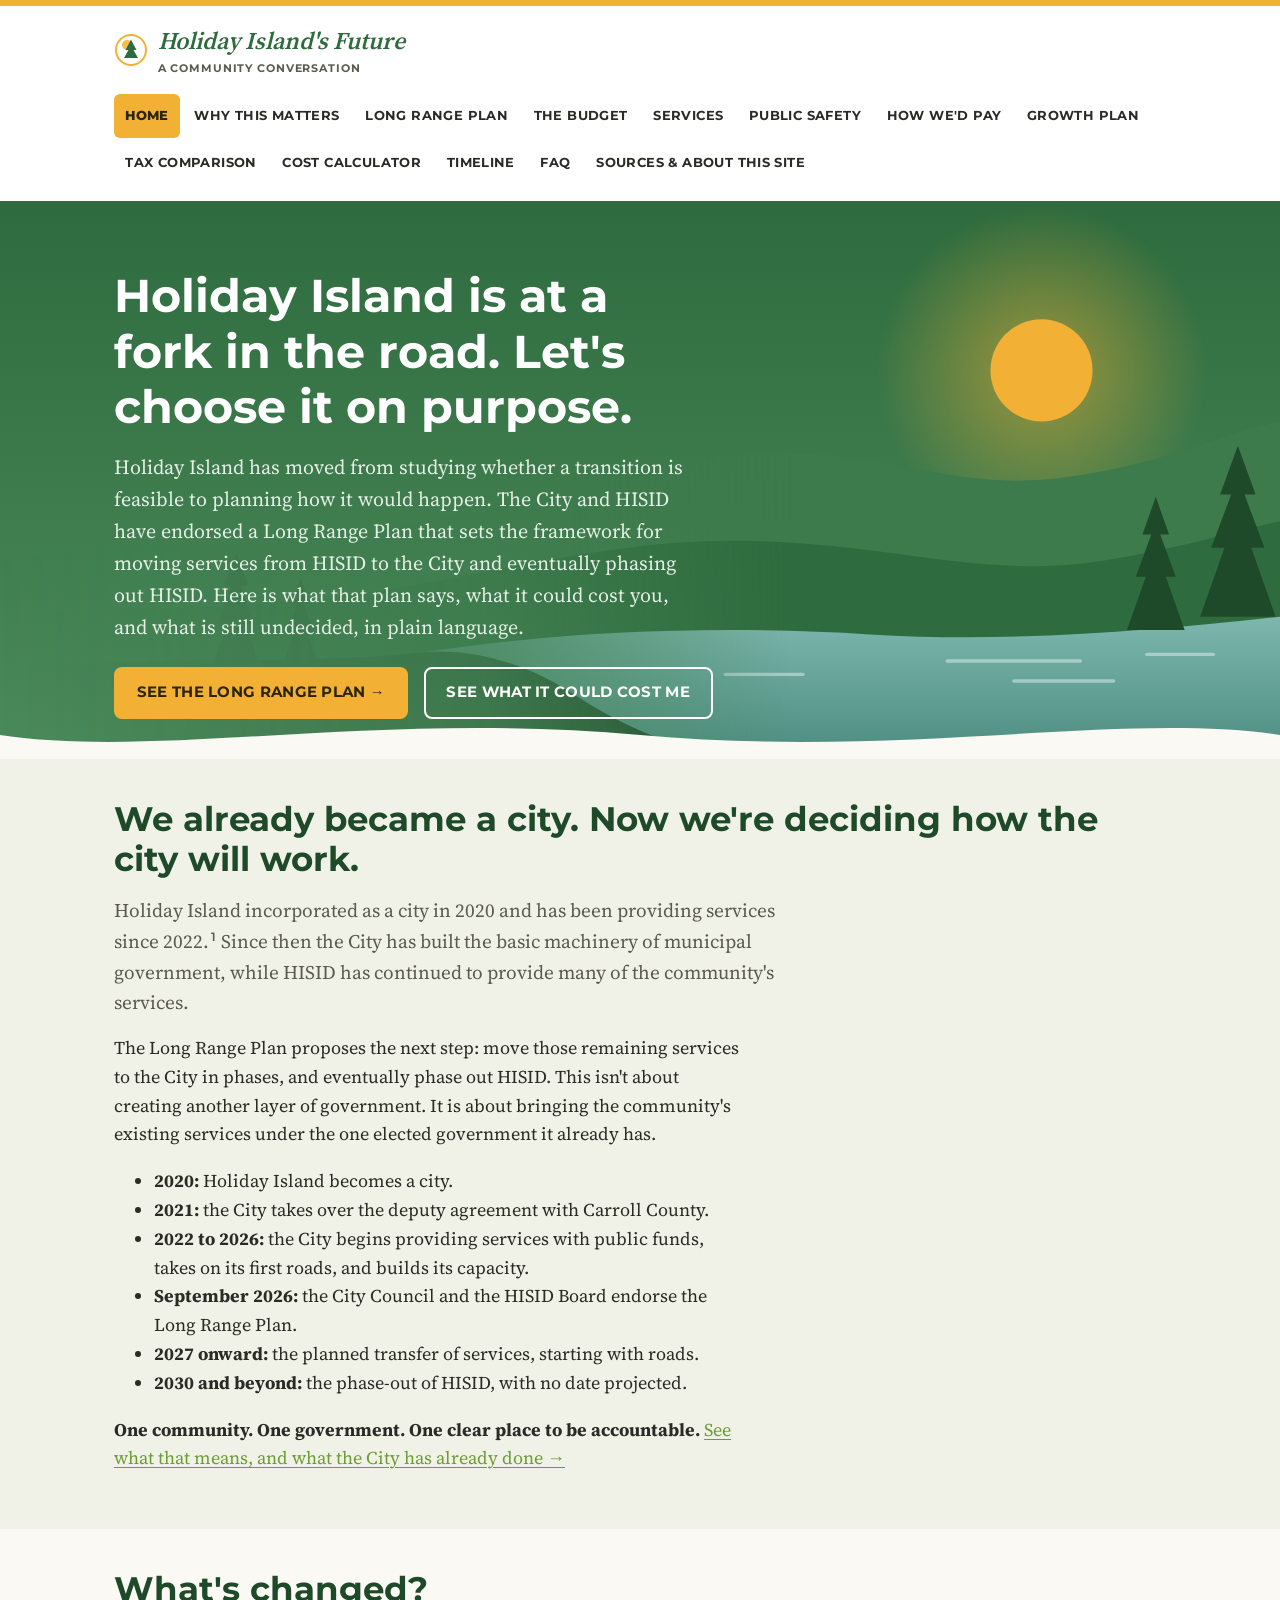
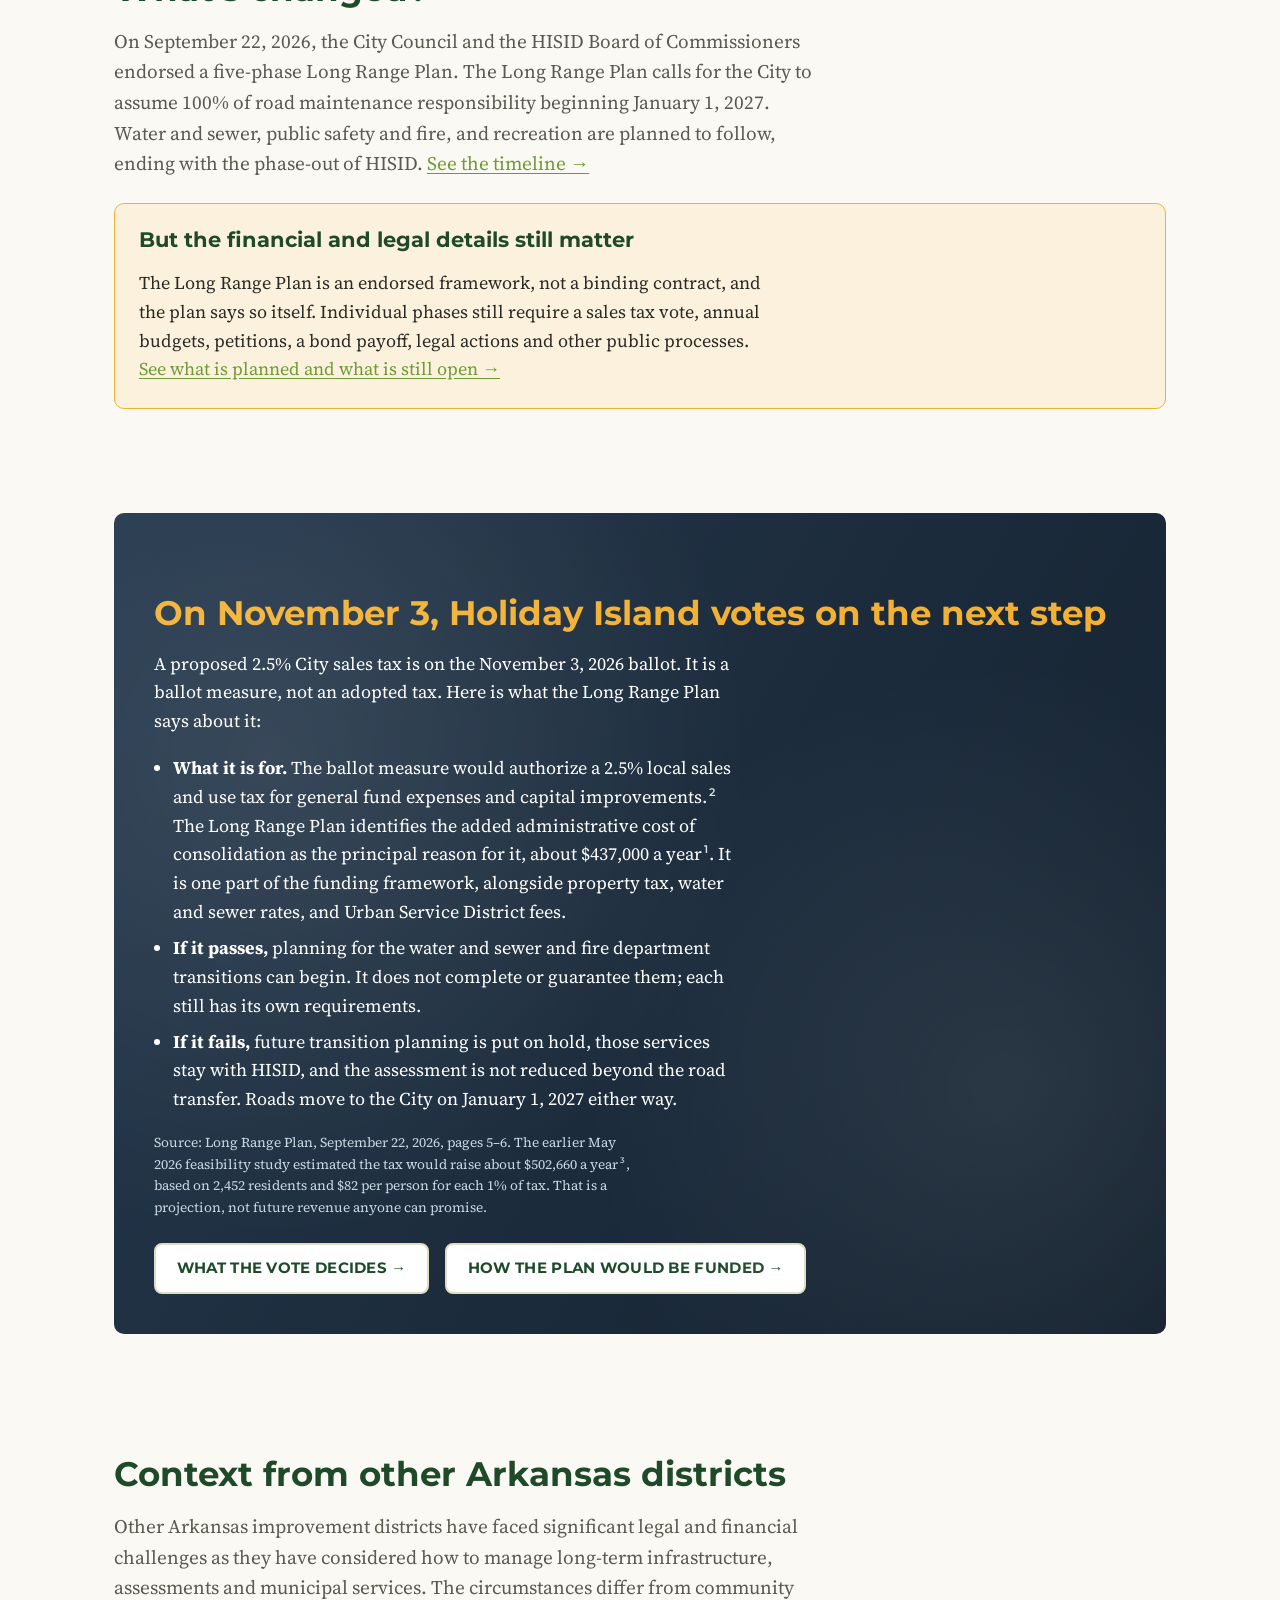
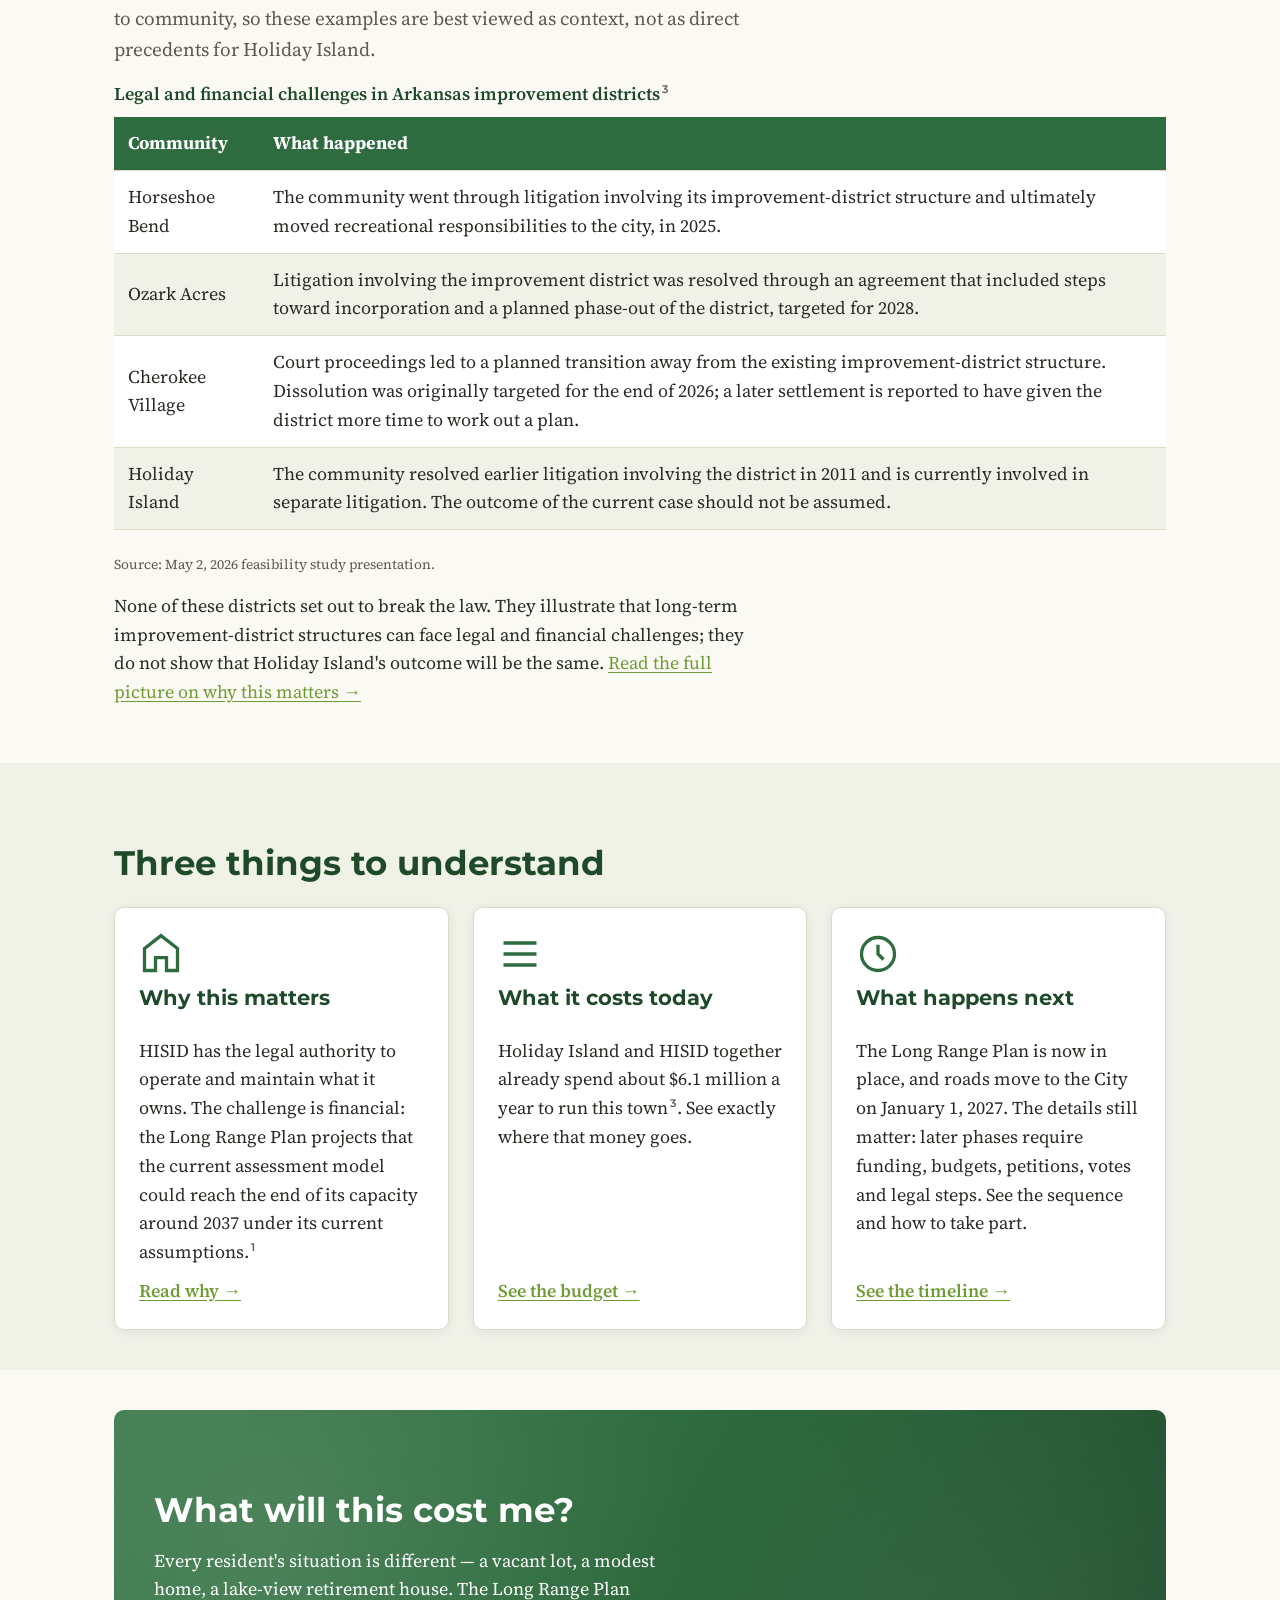
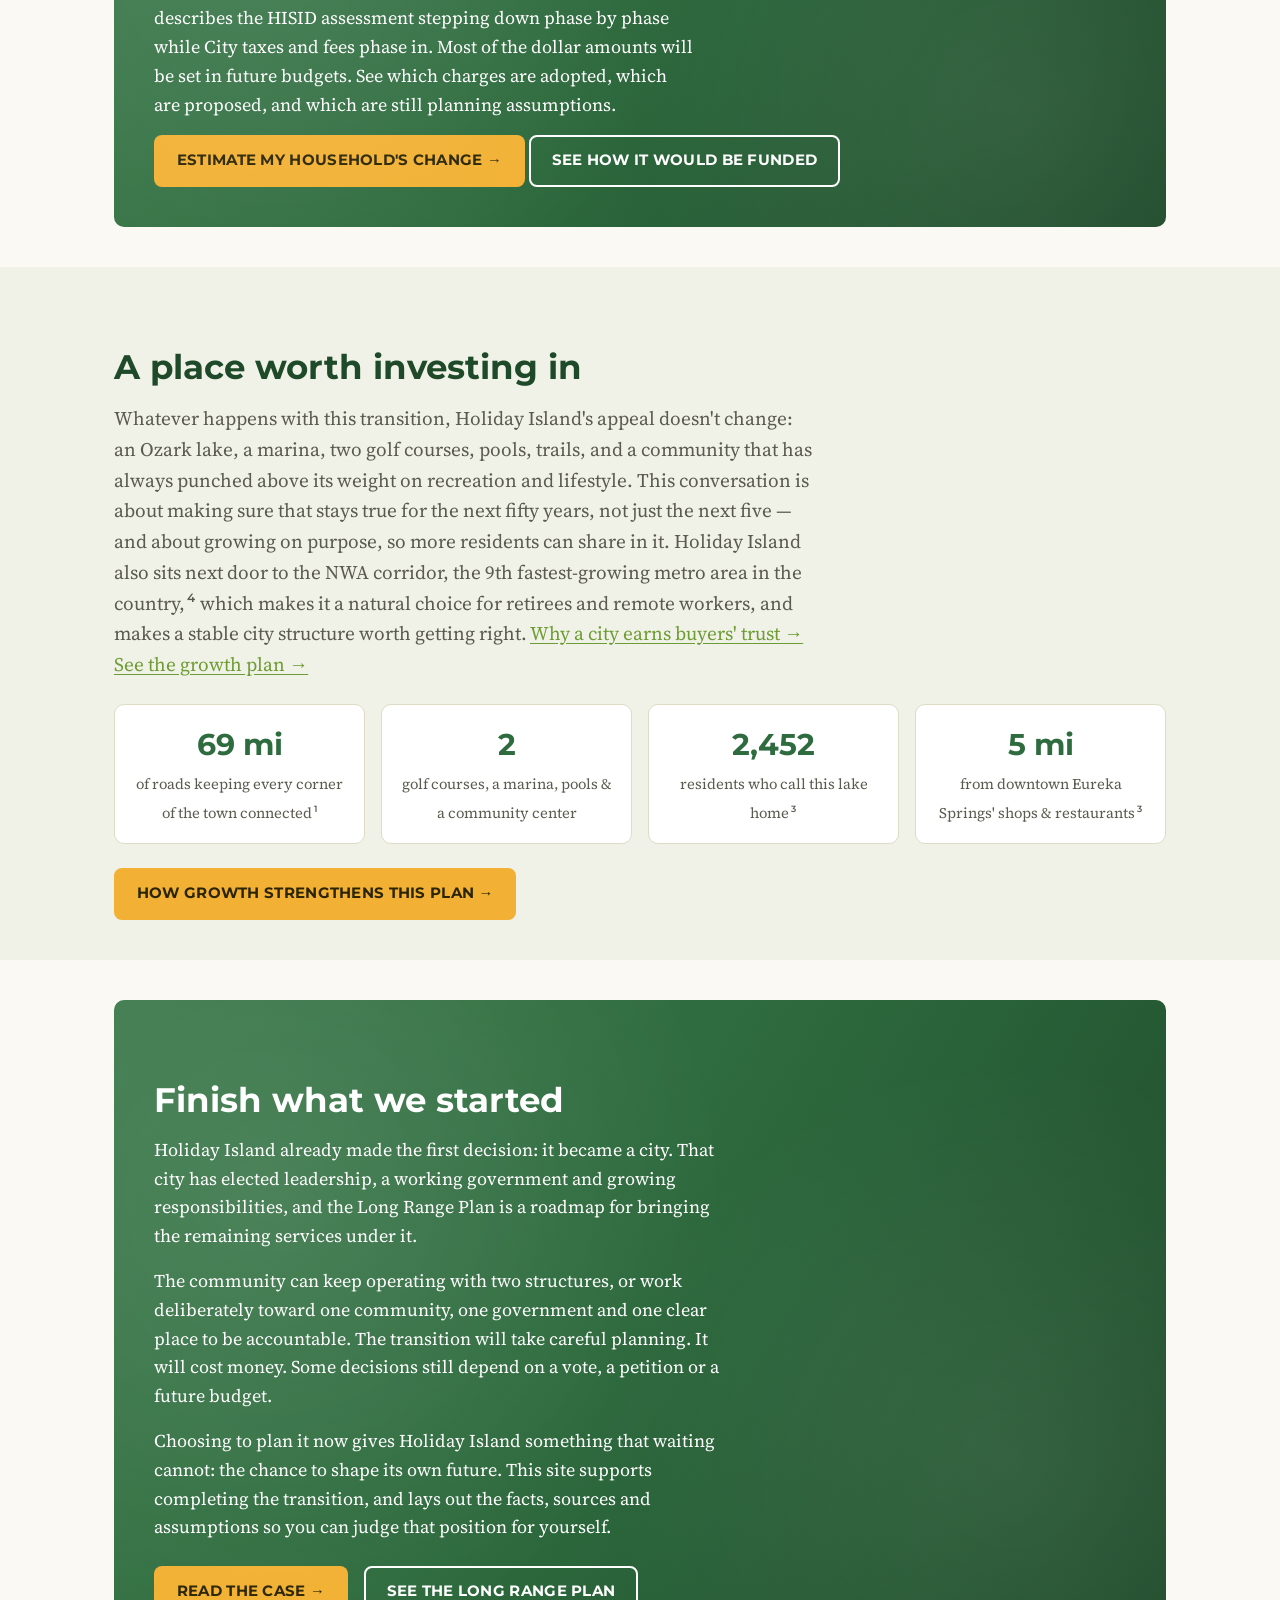
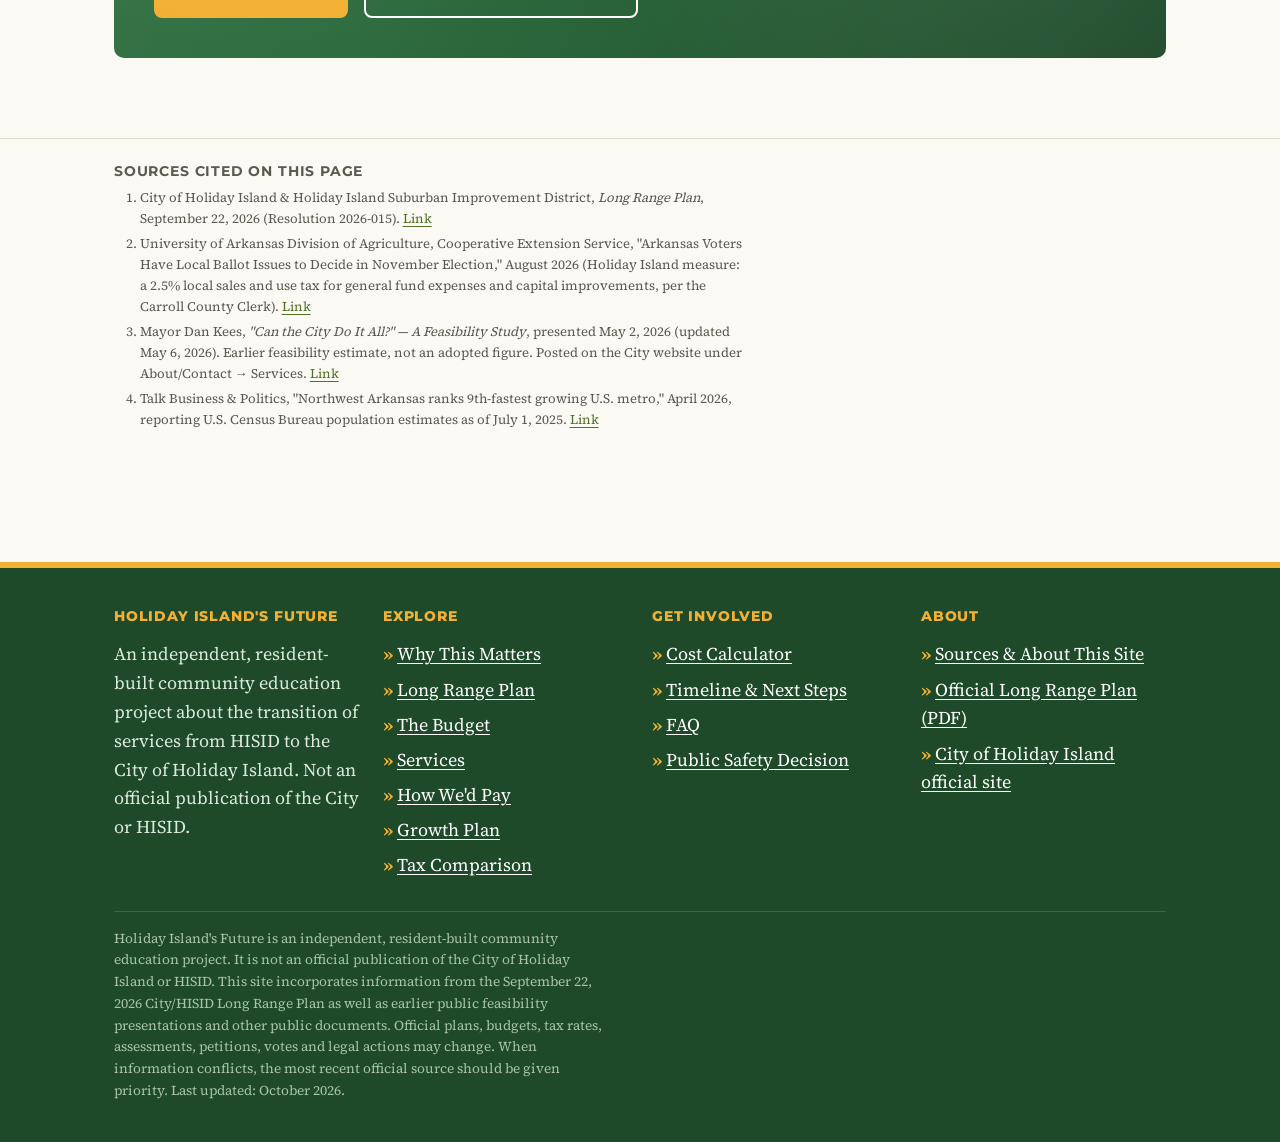
==== index.html @ adc2527e "Align four statements with the source documents - Grants: one $300,000 paving grant received, a seco" ====
<!DOCTYPE html>
<html lang="en">
<head>
<meta charset="UTF-8">
<meta name="viewport" content="width=device-width, initial-scale=1.0">
<title>Holiday Island's Future — Understanding the HISID-to-City Transition</title>
<meta name="description" content="A plain-language, resident-built guide to the transition of services from HISID to the City of Holiday Island, Arkansas under the September 2026 Long Range Plan — what the plan calls for, what it costs, and how to get involved.">
<link rel="icon" href="favicon.svg" type="image/svg+xml">
<link rel="stylesheet" href="assets/css/base.css">
<link rel="stylesheet" href="assets/css/components.css">
</head>
<body>
<a class="skip-link" href="#main">Skip to main content</a>
<header class="site-header">
  <div class="container">
    <a class="site-brand" href="index.html">
      <svg width="34" height="34" viewBox="0 0 34 34" aria-hidden="true"><circle cx="17" cy="17" r="15" fill="#fff" stroke="#F2B134" stroke-width="2"/><circle cx="13" cy="12" r="5" fill="#F2B134" opacity="0.85"/><path d="M17 6.5 L22.5 17 L19.5 17 L24 25 L10 25 L14.5 17 L11.5 17 Z" fill="#2E6B3E"/></svg>
      <span>Holiday Island's Future<span class="tag">A community conversation</span></span>
    </a>
    <nav class="site-nav" aria-label="Main">
      <ul>
        <li><a href="index.html" aria-current="page">Home</a></li>
        <li><a href="why-transition.html">Why This Matters</a></li>
        <li><a href="long-range-plan.html">Long Range Plan</a></li>
        <li><a href="budget-today.html">The Budget</a></li>
        <li><a href="services.html">Services</a></li>
        <li><a href="public-safety.html">Public Safety</a></li>
        <li><a href="funding.html">How We'd Pay</a></li>
        <li><a href="growth-plan.html">Growth Plan</a></li>
        <li><a href="tax-comparison.html">Tax Comparison</a></li>
        <li><a href="calculator.html">Cost Calculator</a></li>
        <li><a href="timeline.html">Timeline</a></li>
        <li><a href="faq.html">FAQ</a></li>
        <li><a href="about-this-site.html">Sources &amp; About This Site</a></li>
      </ul>
    </nav>
  </div>
</header>
<noscript><div class="noscript-note">JavaScript is off in your browser. Every page here still works — only the interactive Cost Calculator needs JavaScript to compute your results.</div></noscript>

<main id="main">

  <section class="hero">
    <svg class="hero-art" viewBox="0 0 1200 500" preserveAspectRatio="xMaxYMax slice" aria-hidden="true" focusable="false">
      <defs>
        <radialGradient id="hero-sun-glow" cx="50%" cy="50%" r="50%"><stop offset="0%" stop-color="#F2B134" stop-opacity="0.55"/><stop offset="100%" stop-color="#F2B134" stop-opacity="0"/></radialGradient>
        <linearGradient id="hero-lake" x1="0" y1="0" x2="0" y2="1"><stop offset="0%" stop-color="#7DB7AE"/><stop offset="100%" stop-color="#4C8B7F"/></linearGradient>
      </defs>
      <circle cx="985" cy="150" r="150" fill="url(#hero-sun-glow)"/>
      <circle cx="985" cy="150" r="46" fill="#F2B134"/>
      <path d="M0,330 C140,300 260,318 400,292 C520,270 600,236 720,226 C840,216 900,262 1010,246 C1100,233 1150,206 1200,196 L1200,500 L0,500 Z" fill="#3D7A4C"/>
      <path d="M0,378 C120,356 240,372 380,350 C520,328 610,300 730,304 C860,308 940,340 1050,320 C1120,308 1170,292 1200,286 L1200,500 L0,500 Z" fill="#2E6B3E"/>
      <path d="M430,500 L430,404 C560,384 700,380 830,388 C960,396 1090,384 1200,372 L1200,500 Z" fill="url(#hero-lake)"/>
      <g stroke="#D6EDE6" stroke-width="3" stroke-linecap="round" opacity="0.55"><path d="M900,412 h120"/><path d="M960,430 h90"/><path d="M700,424 h70"/><path d="M1080,406 h60"/></g>
      <path d="M0,424 C150,404 300,418 430,404 C470,400 520,414 560,440 C600,466 640,486 700,500 L0,500 Z" fill="#1E4A2A"/>
      <g fill="#1E4A2A">
        <path d="M1128,372 l22,-62 l-12,0 l18,-48 l-10,0 l16,-44 l16,44 l-10,0 l18,48 l-12,0 l22,62 Z"/>
        <path d="M1062,384 l17,-48 l-9,0 l14,-38 l-8,0 l12,-34 l12,34 l-8,0 l14,38 l-9,0 l17,48 Z"/>
        <path d="M236,420 l15,-42 l-8,0 l12,-34 l-7,0 l11,-30 l11,30 l-7,0 l12,34 l-8,0 l15,42 Z"/>
        <path d="M300,418 l11,-32 l-6,0 l9,-26 l-5,0 l8,-22 l8,22 l-5,0 l9,26 l-6,0 l11,32 Z"/>
      </g>
    </svg>
    <div class="container">
      <h1>Holiday Island is at a fork in the road. Let's choose it on purpose.</h1>
      <p class="lede">Holiday Island has moved from studying whether a transition is feasible to planning how it would happen. The City and HISID have endorsed a Long Range Plan that sets the framework for moving services from HISID to the City and eventually phasing out HISID. Here is what that plan says, what it could cost you, and what is still undecided, in plain language.</p>
      <div class="hero-actions">
        <a class="btn btn-primary" href="long-range-plan.html">See the Long Range Plan →</a>
        <a class="btn btn-outline" href="calculator.html">See what it could cost me</a>
      </div>
    </div>
    <svg class="wave-divider" viewBox="0 0 1200 60" preserveAspectRatio="none" aria-hidden="true"><path d="M0,30 C150,60 350,0 600,30 C850,60 1050,0 1200,30 L1200,60 L0,60 Z"></path></svg>
  </section>

  <section class="section section--alt" id="already-a-city">
    <div class="container">
      <h2 style="margin-top:0;">We already became a city. Now we're deciding how the city will work.</h2>
      <p class="lede">Holiday Island incorporated as a city in 2020 and has been providing services since 2022.<sup class="cite" data-src="lrp"><a href="#ref-1" aria-label="Source 1">1</a></sup> Since then the City has built the basic machinery of municipal government, while HISID has continued to provide many of the community's services.</p>
      <p>The Long Range Plan proposes the next step: move those remaining services to the City in phases, and eventually phase out HISID. This isn't about creating another layer of government. It is about bringing the community's existing services under the one elected government it already has.</p>
      <ul>
        <li><strong>2020:</strong> Holiday Island becomes a city.</li>
        <li><strong>2021:</strong> the City takes over the deputy agreement with Carroll County.</li>
        <li><strong>2022 to 2026:</strong> the City begins providing services with public funds, takes on its first roads, and builds its capacity.</li>
        <li><strong>September 2026:</strong> the City Council and the HISID Board endorse the Long Range Plan.</li>
        <li><strong>2027 onward:</strong> the planned transfer of services, starting with roads.</li>
        <li><strong>2030 and beyond:</strong> the phase-out of HISID, with no date projected.</li>
      </ul>
      <p><strong>One community. One government. One clear place to be accountable.</strong> <a href="why-transition.html#one-government">See what that means, and what the City has already done →</a></p>
    </div>
  </section>

  <section class="section">
    <div class="container">
      <h2 style="margin-top:0;">What's changed?</h2>
      <p class="lede">On September 22, 2026, the City Council and the HISID Board of Commissioners endorsed a five-phase Long Range Plan. The Long Range Plan calls for the City to assume 100% of road maintenance responsibility beginning January 1, 2027. Water and sewer, public safety and fire, and recreation are planned to follow, ending with the phase-out of HISID. <a href="timeline.html">See the timeline →</a></p>

      <div class="callout callout--accent">
        <h3>But the financial and legal details still matter</h3>
        <p style="margin-bottom:0;">The Long Range Plan is an endorsed framework, not a binding contract, and the plan says so itself. Individual phases still require a sales tax vote, annual budgets, petitions, a bond payoff, legal actions and other public processes. <a href="long-range-plan.html">See what is planned and what is still open →</a></p>
      </div>
    </div>
  </section>

  <section class="section">
    <div class="container">
      <div class="vote-band">
        <h2>On November 3, Holiday Island votes on the next step</h2>
        <p style="max-width:65ch;">A proposed 2.5% City sales tax is on the November 3, 2026 ballot. It is a ballot measure, not an adopted tax. Here is what the Long Range Plan says about it:</p>
        <ul>
          <li><strong>What it is for.</strong> The ballot measure would authorize a 2.5% local sales and use tax for general fund expenses and capital improvements.<sup class="cite" data-src="ballot"><a href="#ref-2" aria-label="Source 2">2</a></sup> The Long Range Plan identifies the added administrative cost of consolidation as the principal reason for it, about $437,000 a year<sup class="cite" data-src="lrp"><a href="#ref-1" aria-label="Source 1">1</a></sup>. It is one part of the funding framework, alongside property tax, water and sewer rates, and Urban Service District fees.</li>
          <li><strong>If it passes,</strong> planning for the water and sewer and fire department transitions can begin. It does not complete or guarantee them; each still has its own requirements.</li>
          <li><strong>If it fails,</strong> future transition planning is put on hold, those services stay with HISID, and the assessment is not reduced beyond the road transfer. Roads move to the City on January 1, 2027 either way.</li>
        </ul>
        <p class="source-note">Source: Long Range Plan, September 22, 2026, pages 5–6. The earlier May 2026 feasibility study estimated the tax would raise about $502,660 a year<sup class="cite" data-src="may"><a href="#ref-3" aria-label="Source 3">3</a></sup>, based on 2,452 residents and $82 per person for each 1% of tax. That is a projection, not future revenue anyone can promise.</p>
        <div class="hero-actions">
          <a class="btn btn-quiet" href="timeline.html#vote">What the vote decides →</a>
          <a class="btn btn-quiet" href="funding.html">How the plan would be funded →</a>
        </div>
      </div>
    </div>
  </section>

  <section class="section">
    <div class="container">
      <h2>Context from other Arkansas districts</h2>
      <p class="lede">Other Arkansas improvement districts have faced significant legal and financial challenges as they have considered how to manage long-term infrastructure, assessments and municipal services. The circumstances differ from community to community, so these examples are best viewed as context, not as direct precedents for Holiday Island.</p>
      <div class="table-wrap">
        <table>
          <caption>Legal and financial challenges in Arkansas improvement districts<sup class="cite" data-src="may"><a href="#ref-3" aria-label="Source 3">3</a></sup></caption>
          <thead><tr><th>Community</th><th>What happened</th></tr></thead>
          <tbody>
            <tr><td>Horseshoe Bend</td><td>The community went through litigation involving its improvement-district structure and ultimately moved recreational responsibilities to the city, in 2025.</td></tr>
            <tr><td>Ozark Acres</td><td>Litigation involving the improvement district was resolved through an agreement that included steps toward incorporation and a planned phase-out of the district, targeted for 2028.</td></tr>
            <tr><td>Cherokee Village</td><td>Court proceedings led to a planned transition away from the existing improvement-district structure. Dissolution was originally targeted for the end of 2026; a later settlement is reported to have given the district more time to work out a plan.</td></tr>
            <tr><td>Holiday Island</td><td>The community resolved earlier litigation involving the district in 2011 and is currently involved in separate litigation. The outcome of the current case should not be assumed.</td></tr>
          </tbody>
        </table>
      </div>
      <p class="source-note">Source: May 2, 2026 feasibility study presentation.</p>
      <p>None of these districts set out to break the law. They illustrate that long-term improvement-district structures can face legal and financial challenges; they do not show that Holiday Island's outcome will be the same. <a href="why-transition.html">Read the full picture on why this matters →</a></p>
    </div>
  </section>

  <section class="section section--alt">
    <div class="container">
      <h2>Three things to understand</h2>
      <div class="card-grid">
        <div class="card">
          <svg class="icon" viewBox="0 0 24 24" fill="none" stroke="currentColor" stroke-width="1.8" aria-hidden="true"><path d="M12 2 3 9v12h6v-7h6v7h6V9z"/></svg>
          <h3>Why this matters</h3>
          <p>HISID has the legal authority to operate and maintain what it owns. The challenge is financial: the Long Range Plan projects that the current assessment model could reach the end of its capacity around 2037 under its current assumptions.<sup class="cite" data-src="lrp"><a href="#ref-1" aria-label="Source 1">1</a></sup></p>
          <a class="card-link" href="why-transition.html">Read why →</a>
        </div>
        <div class="card">
          <svg class="icon" viewBox="0 0 24 24" fill="none" stroke="currentColor" stroke-width="1.8" aria-hidden="true"><path d="M3 12h18M3 6h18M3 18h18"/></svg>
          <h3>What it costs today</h3>
          <p>Holiday Island and HISID together already spend about $6.1 million a year to run this town<sup class="cite" data-src="may"><a href="#ref-3" aria-label="Source 3">3</a></sup>. See exactly where that money goes.</p>
          <a class="card-link" href="budget-today.html">See the budget →</a>
        </div>
        <div class="card">
          <svg class="icon" viewBox="0 0 24 24" fill="none" stroke="currentColor" stroke-width="1.8" aria-hidden="true"><circle cx="12" cy="12" r="9"/><path d="M12 7v5l3 3"/></svg>
          <h3>What happens next</h3>
          <p>The Long Range Plan is now in place, and roads move to the City on January 1, 2027. The details still matter: later phases require funding, budgets, petitions, votes and legal steps. See the sequence and how to take part.</p>
          <a class="card-link" href="timeline.html">See the timeline →</a>
        </div>
      </div>
    </div>
  </section>

  <section class="section">
    <div class="container">
      <div class="scenic-band">
        <h2>What will this cost me?</h2>
        <p style="max-width:60ch;">Every resident's situation is different — a vacant lot, a modest home, a lake-view retirement house. The Long Range Plan describes the HISID assessment stepping down phase by phase while City taxes and fees phase in. Most of the dollar amounts will be set in future budgets. See which charges are adopted, which are proposed, and which are still planning assumptions.</p>
        <a class="btn btn-primary" href="calculator.html">Estimate my household's change →</a>
        <a class="btn btn-outline" href="funding.html">See how it would be funded</a>
      </div>
    </div>
  </section>

  <section class="section section--alt">
    <div class="container">
      <h2>A place worth investing in</h2>
      <p class="lede">Whatever happens with this transition, Holiday Island's appeal doesn't change: an Ozark lake, a marina, two golf courses, pools, trails, and a community that has always punched above its weight on recreation and lifestyle. This conversation is about making sure that stays true for the next fifty years, not just the next five — and about growing on purpose, so more residents can share in it. Holiday Island also sits next door to the NWA corridor, the 9th fastest-growing metro area in the country,<sup class="cite" data-src="nwa"><a href="#ref-4" aria-label="Source 4">4</a></sup> which makes it a natural choice for retirees and remote workers, and makes a stable city structure worth getting right. <a href="why-transition.html#city-vs-sid">Why a city earns buyers' trust →</a> <a href="growth-plan.html">See the growth plan →</a></p>
      <div class="stat-grid">
        <div class="stat-tile"><span class="value">69 mi</span><span class="label">of roads keeping every corner of the town connected<sup class="cite" data-src="lrp"><a href="#ref-1" aria-label="Source 1">1</a></sup></span></div>
        <div class="stat-tile"><span class="value">2</span><span class="label">golf courses, a marina, pools &amp; a community center</span></div>
        <div class="stat-tile"><span class="value">2,452</span><span class="label">residents who call this lake home<sup class="cite" data-src="may"><a href="#ref-3" aria-label="Source 3">3</a></sup></span></div>
        <div class="stat-tile"><span class="value">5 mi</span><span class="label">from downtown Eureka Springs' shops &amp; restaurants<sup class="cite" data-src="may"><a href="#ref-3" aria-label="Source 3">3</a></sup></span></div>
      </div>
      <div class="hero-actions">
        <a class="btn btn-primary" href="growth-plan.html">How growth strengthens this plan →</a>
      </div>
    </div>
  </section>

  <section class="section" id="finish">
    <div class="container">
      <div class="scenic-band">
        <h2>Finish what we started</h2>
        <p style="max-width:65ch;">Holiday Island already made the first decision: it became a city. That city has elected leadership, a working government and growing responsibilities, and the Long Range Plan is a roadmap for bringing the remaining services under it.</p>
        <p style="max-width:65ch;">The community can keep operating with two structures, or work deliberately toward one community, one government and one clear place to be accountable. The transition will take careful planning. It will cost money. Some decisions still depend on a vote, a petition or a future budget.</p>
        <p style="max-width:65ch;">Choosing to plan it now gives Holiday Island something that waiting cannot: the chance to shape its own future. This site supports completing the transition, and lays out the facts, sources and assumptions so you can judge that position for yourself.</p>
        <div class="hero-actions">
          <a class="btn btn-primary" href="why-transition.html">Read the case →</a>
          <a class="btn btn-outline" href="long-range-plan.html">See the Long Range Plan</a>
        </div>
      </div>
    </div>
  </section>

  <!-- refs:start -->
  <section class="references" id="references" aria-labelledby="references-heading">
    <div class="container">
      <h2 id="references-heading">Sources cited on this page</h2>
      <ol>
        <li id="ref-1">City of Holiday Island &amp; Holiday Island Suburban Improvement District, <em>Long Range Plan</em>, September 22, 2026 (Resolution 2026-015). <a href="https://drive.google.com/file/d/1ul3-1l40UpRCqN19zxTP7dAHxp4odrPl/view" target="_blank" rel="noopener">Link</a></li>
        <li id="ref-2">University of Arkansas Division of Agriculture, Cooperative Extension Service, "Arkansas Voters Have Local Ballot Issues to Decide in November Election," August 2026 (Holiday Island measure: a 2.5% local sales and use tax for general fund expenses and capital improvements, per the Carroll County Clerk). <a href="https://www.uaex.uada.edu/business-communities/ced-blog/posts/2026/august/arkansas-voters-have-local-ballot-issues-to-decide-in-november-2026-election.aspx" target="_blank" rel="noopener">Link</a></li>
        <li id="ref-3">Mayor Dan Kees, <em>"Can the City Do It All?" — A Feasibility Study</em>, presented May 2, 2026 (updated May 6, 2026). Earlier feasibility estimate, not an adopted figure. Posted on the City website under About/Contact → Services. <a href="https://www.cityofholidayisland.com/services-1" target="_blank" rel="noopener">Link</a></li>
        <li id="ref-4">Talk Business &amp; Politics, "Northwest Arkansas ranks 9th-fastest growing U.S. metro," April 2026, reporting U.S. Census Bureau population estimates as of July 1, 2025. <a href="https://talkbusiness.net/2026/04/northwest-arkansas-ranks-9th-fastest-growing-u-s-metro-first-time-in-top-10-since-at-least-2020/" target="_blank" rel="noopener">Link</a></li>
      </ol>
    </div>
  </section>
  <!-- refs:end -->
</main>

<footer class="site-footer">
  <div class="container">
    <div class="footer-grid">
      <div>
        <h4>Holiday Island's Future</h4>
        <p>An independent, resident-built community education project about the transition of services from HISID to the City of Holiday Island. Not an official publication of the City or HISID.</p>
      </div>
      <div>
        <h4>Explore</h4>
        <ul>
          <li><a href="why-transition.html">Why This Matters</a></li>
          <li><a href="long-range-plan.html">Long Range Plan</a></li>
          <li><a href="budget-today.html">The Budget</a></li>
          <li><a href="services.html">Services</a></li>
          <li><a href="funding.html">How We'd Pay</a></li>
          <li><a href="growth-plan.html">Growth Plan</a></li>
          <li><a href="tax-comparison.html">Tax Comparison</a></li>
        </ul>
      </div>
      <div>
        <h4>Get Involved</h4>
        <ul>
          <li><a href="calculator.html">Cost Calculator</a></li>
          <li><a href="timeline.html">Timeline &amp; Next Steps</a></li>
          <li><a href="faq.html">FAQ</a></li>
          <li><a href="public-safety.html">Public Safety Decision</a></li>
        </ul>
      </div>
      <div>
        <h4>About</h4>
        <ul>
          <li><a href="about-this-site.html">Sources &amp; About This Site</a></li>
          <li><a href="https://drive.google.com/file/d/1ul3-1l40UpRCqN19zxTP7dAHxp4odrPl/view" target="_blank" rel="noopener">Official Long Range Plan (PDF)</a></li>
          <li><a href="https://www.cityofholidayisland.com" target="_blank" rel="noopener">City of Holiday Island official site</a></li>
        </ul>
      </div>
    </div>
    <div class="footer-bottom">
      <p>Holiday Island's Future is an independent, resident-built community education project. It is not an official publication of the City of Holiday Island or HISID. This site incorporates information from the September 22, 2026 City/HISID Long Range Plan as well as earlier public feasibility presentations and other public documents. Official plans, budgets, tax rates, assessments, petitions, votes and legal actions may change. When information conflicts, the most recent official source should be given priority. Last updated: October 2026.</p>
    </div>
  </div>
</footer>
</body>
</html>
---- assets/css/base.css ----
/* Holiday Island's Future — design tokens, reset, typography, layout
   Palette and type pairing deliberately echo holidayisland.us (the HISID
   community site): forest green + gold, bold uppercase sans headings/nav,
   serif body copy. Fonts are self-hosted (assets/fonts/) as variable
   fonts so one file covers the full weight range with no runtime
   external requests. */

@font-face {
  font-family: "Montserrat";
  font-style: normal;
  font-weight: 400 800;
  font-display: swap;
  src: url("../fonts/montserrat-variable.woff2") format("woff2");
}

@font-face {
  font-family: "Source Serif 4";
  font-style: normal;
  font-weight: 400 700;
  font-display: swap;
  src: url("../fonts/source-serif-4-variable.woff2") format("woff2");
}

:root {
  /* Color tokens */
  --color-bg: #FAF9F3;
  --color-surface: #FFFFFF;
  --color-surface-alt: #F0F1E7;
  --color-text: #2B2B26;
  --color-text-muted: #5B5A4F;
  --color-border: #DEDBC7;

  --color-primary: #2E6B3E;
  --color-primary-dark: #1E4A2A;
  --color-primary-light: #4C8B5C;
  --color-primary-contrast: #FFFFFF;

  --color-accent: #F2B134;
  --color-accent-dark: #A9790C;
  --color-accent-contrast: #2B2506;

  --color-link: #6E9C34;
  --color-link-dark: #517327;

  --color-good: #2E6B3E;
  --color-good-bg: #E9F1E5;
  --color-warn: #A9790C;
  --color-warn-bg: #FBF1DC;

  --color-neutral-panel: #F5EFDE;
  --color-neutral-border: #C9B98F;

  /* Typography */
  --font-heading: "Montserrat", Arial, Helvetica, sans-serif;
  --font-body: "Source Serif 4", Georgia, "Iowan Old Style", serif;

  --font-size-base: 18px;
  --line-height-base: 1.6;

  /* Layout */
  --measure: 70ch;
  --radius: 10px;
  --shadow-card: 0 2px 10px rgba(27, 77, 92, 0.08);
  --shadow-card-hover: 0 6px 20px rgba(27, 77, 92, 0.14);
  --space-1: 0.5rem;
  --space-2: 1rem;
  --space-3: 1.5rem;
  --space-4: 2.5rem;
  --space-5: 4rem;
}

* , *::before, *::after { box-sizing: border-box; }

html { scroll-behavior: smooth; }

body {
  margin: 0;
  background: var(--color-bg);
  color: var(--color-text);
  font-family: var(--font-body);
  font-size: var(--font-size-base);
  line-height: var(--line-height-base);
  -webkit-font-smoothing: antialiased;
}

img { max-width: 100%; display: block; }

h1, h2, h3, h4 {
  font-family: var(--font-heading);
  color: var(--color-primary-dark);
  line-height: 1.2;
  margin: 0 0 var(--space-2);
}

h1 { font-size: clamp(2rem, 4vw, 2.9rem); }
h2 { font-size: clamp(1.5rem, 3vw, 2.1rem); margin-top: var(--space-4); }
h3 { font-size: 1.3rem; margin-top: var(--space-3); }

p { margin: 0 0 var(--space-2); max-width: var(--measure); }
main :is(ul, ol) { max-width: var(--measure); }

a { color: var(--color-link); text-underline-offset: 3px; }
a:hover { color: var(--color-link-dark); }

a:focus-visible,
button:focus-visible,
input:focus-visible,
select:focus-visible,
[tabindex]:focus-visible {
  outline: 3px solid var(--color-accent);
  outline-offset: 2px;
}

.container {
  width: 100%;
  max-width: 1100px;
  margin: 0 auto;
  padding: 0 var(--space-3);
}

main { display: block; padding-bottom: var(--space-5); }

.section {
  padding-top: var(--space-4);
  padding-bottom: var(--space-4);
}

.section--alt { background: var(--color-surface-alt); }

.lede {
  font-size: 1.2rem;
  color: var(--color-text-muted);
  max-width: var(--measure);
}

.visually-hidden {
  position: absolute;
  width: 1px; height: 1px;
  overflow: hidden;
  clip: rect(0 0 0 0);
  white-space: nowrap;
}

.skip-link {
  position: absolute;
  left: -999px;
  top: 0;
  background: var(--color-primary);
  color: #fff;
  padding: var(--space-1) var(--space-2);
  z-index: 100;
  border-radius: 0 0 6px 0;
}
.skip-link:focus { left: 0; }

@media (max-width: 760px) {
  :root { --font-size-base: 17px; }
  .section { padding-top: var(--space-3); padding-bottom: var(--space-3); }
}
---- assets/css/components.css ----
/* Holiday Island's Future — reusable components */

/* ---------- Dashed section rule ---------- */
.rule-dashed {
  border: none;
  border-top: 2px dashed var(--color-border);
  margin: var(--space-4) 0;
}

/* ---------- Header / Nav ---------- */
.site-header {
  background: var(--color-surface);
  border-top: 6px solid var(--color-accent);
  border-bottom: 3px solid var(--color-primary);
}

.site-header .container {
  display: flex;
  align-items: center;
  justify-content: space-between;
  flex-wrap: wrap;
  gap: var(--space-2);
  padding-top: var(--space-2);
  padding-bottom: var(--space-2);
}

.site-brand {
  display: flex;
  align-items: center;
  gap: 0.6rem;
  color: var(--color-primary);
  text-decoration: none;
  font-family: var(--font-body);
  font-style: italic;
  font-size: 1.5rem;
  font-weight: 600;
}
.site-brand:hover { color: var(--color-primary-dark); opacity: 1; }
.site-brand svg { flex-shrink: 0; }
.site-brand .tag {
  display: block;
  font-family: var(--font-heading);
  font-style: normal;
  font-size: 0.68rem;
  font-weight: 700;
  letter-spacing: 0.08em;
  text-transform: uppercase;
  color: var(--color-text-muted);
}

.site-nav ul {
  list-style: none;
  display: flex;
  flex-wrap: wrap;
  gap: 0.2rem;
  margin: 0;
  padding: 0;
}

.site-nav a {
  display: inline-block;
  color: var(--color-text);
  text-decoration: none;
  padding: 0.5rem 0.7rem;
  border-radius: 6px;
  font-family: var(--font-heading);
  font-weight: 700;
  font-size: 0.82rem;
  letter-spacing: 0.03em;
  text-transform: uppercase;
  min-height: 44px;
  display: flex;
  align-items: center;
}

.site-nav a:hover { background: var(--color-surface-alt); color: var(--color-primary); }
.site-nav a[aria-current="page"] {
  background: var(--color-accent);
  color: var(--color-accent-contrast);
  font-weight: 800;
}

@media (max-width: 900px) {
  .site-nav ul { gap: 0; }
  .site-nav a { padding: 0.5rem; font-size: 0.74rem; }
}

/* ---------- Hero ---------- */
.hero {
  background: linear-gradient(180deg, var(--color-primary) 0%, var(--color-primary-light) 100%);
  color: #fff;
  padding: var(--space-5) 0 var(--space-4);
  position: relative;
  overflow: hidden;
}

.hero h1 { color: #fff; max-width: 18ch; }
.hero .lede { color: #E3F0E4; max-width: 58ch; font-size: 1.25rem; }

.hero-actions {
  display: flex;
  flex-wrap: wrap;
  gap: var(--space-2);
  margin-top: var(--space-3);
}

.wave-divider {
  display: block;
  position: absolute;
  left: 0;
  bottom: 0;
  width: 100%;
  height: 48px;
}

.wave-divider path { fill: var(--color-bg); }
.wave-divider.alt path { fill: var(--color-surface-alt); }

/* ---------- Buttons ---------- */
.btn {
  display: inline-flex;
  align-items: center;
  gap: 0.4rem;
  padding: 0.75rem 1.3rem;
  border-radius: 8px;
  font-family: var(--font-heading);
  font-weight: 700;
  text-transform: uppercase;
  letter-spacing: 0.02em;
  text-decoration: none;
  min-height: 44px;
  border: 2px solid transparent;
  font-size: 0.92rem;
  cursor: pointer;
}

.btn-primary {
  background: var(--color-accent);
  color: var(--color-accent-contrast);
}
.btn-primary:hover { background: var(--color-accent-dark); color: #fff; }

.btn-outline {
  background: transparent;
  border-color: #fff;
  color: #fff;
}
.btn-outline:hover { background: rgba(255,255,255,0.15); color: #fff; }

.btn-quiet {
  background: var(--color-surface);
  border-color: var(--color-border);
  color: var(--color-primary-dark);
}
.btn-quiet:hover { border-color: var(--color-primary); }

/* ---------- Cards ---------- */
.card-grid {
  display: grid;
  grid-template-columns: repeat(auto-fit, minmax(260px, 1fr));
  gap: var(--space-3);
  margin-top: var(--space-3);
}

.card {
  background: var(--color-surface);
  border: 1px solid var(--color-border);
  border-radius: var(--radius);
  padding: var(--space-3);
  box-shadow: var(--shadow-card);
  display: flex;
  flex-direction: column;
  gap: 0.6rem;
}

.card:hover { box-shadow: var(--shadow-card-hover); }

.card .icon {
  width: 44px; height: 44px;
  color: var(--color-primary);
}

.card h3 { margin-top: 0; }
.card p { margin-bottom: 0; }
.card .card-link { margin-top: auto; font-weight: 600; }

/* ---------- Tables ---------- */
.table-wrap { overflow-x: auto; margin: var(--space-2) 0 var(--space-3); }

table {
  width: 100%;
  border-collapse: collapse;
  background: var(--color-surface);
  min-width: 480px;
}

caption {
  text-align: left;
  font-weight: 600;
  padding-bottom: 0.5rem;
  color: var(--color-primary-dark);
}

th, td {
  text-align: left;
  padding: 0.75rem 0.9rem;
  border-bottom: 1px solid var(--color-border);
  min-height: 44px;
}

thead th {
  background: var(--color-primary);
  color: #fff;
  position: sticky;
  top: 0;
}

tbody tr:nth-child(even) { background: var(--color-surface-alt); }

td.num, th.num { text-align: right; font-variant-numeric: tabular-nums; }
td.positive { color: var(--color-warn); font-weight: 600; }
td.negative { color: var(--color-good); font-weight: 600; }

/* ---------- Callouts ---------- */
.callout {
  border-radius: var(--radius);
  padding: var(--space-3);
  margin: var(--space-3) 0;
  border: 1px solid var(--color-border);
  background: var(--color-surface);
}

.callout h3 { margin-top: 0; }

.callout--accent {
  background: var(--color-warn-bg);
  border-color: var(--color-accent);
}

.callout--good {
  background: var(--color-good-bg);
  border-color: var(--color-good);
}

/* The "neutral zone" treatment used only on public-safety.html */
.callout--neutral {
  background: var(--color-neutral-panel);
  border: 3px double var(--color-neutral-border);
  padding: var(--space-3) var(--space-3);
}
.callout--neutral h2, .callout--neutral h3 { color: #5B4A22; }

/* ---------- Disclaimer banner ---------- */
.disclaimer {
  background: var(--color-neutral-panel);
  border: 1px solid var(--color-neutral-border);
  border-radius: var(--radius);
  padding: var(--space-2) var(--space-3);
  font-size: 0.95rem;
  color: #5B4A22;
  margin: var(--space-3) 0;
}
.disclaimer strong { color: #4A3B1A; }

/* ---------- Sub-nav (services.html) ---------- */
.subnav {
  position: sticky;
  top: 0;
  z-index: 10;
  background: var(--color-surface);
  border-bottom: 1px solid var(--color-border);
  overflow-x: auto;
}
.subnav ul {
  list-style: none;
  display: flex;
  gap: 0.5rem;
  margin: 0;
  padding: 0.6rem var(--space-3);
  max-width: 1100px;
  margin: 0 auto;
}
.subnav a {
  display: block;
  padding: 0.5rem 0.8rem;
  border-radius: 6px;
  text-decoration: none;
  color: var(--color-primary-dark);
  font-weight: 600;
  white-space: nowrap;
  min-height: 44px;
  display: flex;
  align-items: center;
}
.subnav a:hover { background: var(--color-surface-alt); }

/* ---------- Stat tiles ---------- */
.stat-grid {
  display: grid;
  grid-template-columns: repeat(auto-fit, minmax(190px, 1fr));
  gap: var(--space-2);
  margin: var(--space-3) 0;
}
.stat-tile {
  background: var(--color-surface);
  border: 1px solid var(--color-border);
  border-radius: var(--radius);
  padding: var(--space-2);
  text-align: center;
}
.stat-tile .value {
  display: block;
  font-family: var(--font-heading);
  font-size: 1.9rem;
  color: var(--color-primary);
  font-weight: 700;
}
.stat-tile .label { color: var(--color-text-muted); font-size: 0.92rem; }

/* ---------- Badges (source/assumption indicators) ---------- */
.badge {
  display: inline-flex;
  align-items: center;
  font-family: var(--font-heading);
  font-size: 0.72rem;
  font-weight: 700;
  text-transform: uppercase;
  letter-spacing: 0.03em;
  padding: 0.2rem 0.55rem;
  border-radius: 999px;
  border: 1px solid;
  white-space: nowrap;
}
.badge--current { color: var(--color-good); background: var(--color-good-bg); border-color: var(--color-good); }
.badge--study { color: var(--color-warn); background: var(--color-warn-bg); border-color: var(--color-warn); }
.badge--estimate { color: #5B4A22; background: var(--color-neutral-panel); border-color: var(--color-neutral-border); }

/* ---------- Expandable help sections ---------- */
.help-details {
  border: 1px solid var(--color-border);
  border-radius: var(--radius);
  background: var(--color-surface);
  padding: 0 var(--space-3);
  margin: var(--space-2) 0;
}
.help-details summary {
  cursor: pointer;
  font-weight: 700;
  color: var(--color-primary-dark);
  padding: 0.75rem 0;
  min-height: 44px;
  display: flex;
  align-items: center;
  list-style: none;
}
.help-details summary::-webkit-details-marker { display: none; }
.help-details summary::before { content: "+ "; }
.help-details[open] summary::before { content: "\2212 "; }
.help-details > *:last-child { padding-bottom: var(--space-3); }

/* ---------- Timeline ---------- */
.timeline { position: relative; margin-top: var(--space-3); }
.timeline-year {
  border-left: 4px solid var(--color-primary);
  padding: 0 0 var(--space-4) var(--space-3);
  position: relative;
}
.timeline-year::before {
  content: "";
  position: absolute;
  left: -13px; top: 2px;
  width: 22px; height: 22px;
  border-radius: 50%;
  background: var(--color-accent);
  border: 3px solid var(--color-bg);
}
.timeline-year h3 { margin-top: 0; color: var(--color-primary); }
.timeline-year ul { padding-left: 1.2rem; }
.timeline-year li { margin-bottom: 0.5rem; }

/* ---------- Footer ---------- */
.site-footer {
  background: var(--color-primary-dark);
  color: #DCE9DC;
  padding: var(--space-4) 0 var(--space-3);
  margin-top: var(--space-5);
  border-top: 6px solid var(--color-accent);
}
.site-footer a { color: #fff; }
.site-footer .footer-grid {
  display: grid;
  grid-template-columns: repeat(auto-fit, minmax(200px, 1fr));
  gap: var(--space-3);
}
.site-footer h4 { color: var(--color-accent); font-family: var(--font-heading); font-weight: 800; font-size: 0.85rem; text-transform: uppercase; letter-spacing: 0.06em; }
.site-footer ul { list-style: none; padding: 0; margin: 0; }
.site-footer li { margin-bottom: 0.4rem; }
.site-footer li::before { content: "\00bb\0020"; color: var(--color-accent); font-weight: 700; }
.footer-bottom {
  border-top: 1px solid rgba(255,255,255,0.15);
  margin-top: var(--space-3);
  padding-top: var(--space-2);
  font-size: 0.85rem;
  color: #A9C2A9;
}

/* ---------- Pride / photo-band placeholder ---------- */
.scenic-band {
  background: linear-gradient(120deg, #3D7A4C 0%, #2E6B3E 45%, #1E4A2A 100%);
  color: #fff;
  border-radius: var(--radius);
  padding: var(--space-4);
  position: relative;
  overflow: hidden;
}
.scenic-band::after {
  content: "";
  position: absolute;
  inset: 0;
  background-image: radial-gradient(circle at 15% 30%, rgba(255,255,255,0.10) 0, transparent 45%),
                     radial-gradient(circle at 85% 70%, rgba(255,255,255,0.08) 0, transparent 40%);
  pointer-events: none;
}
.scenic-band h2, .scenic-band p { color: #fff; position: relative; }

/* ---------- Vote call-to-action band ---------- */
.vote-band {
  background: linear-gradient(120deg, #24384D 0%, #1B2A3A 60%, #14212E 100%);
  color: #fff;
  border-radius: var(--radius);
  padding: var(--space-4);
  position: relative;
  overflow: hidden;
}
.vote-band::after {
  content: "";
  position: absolute;
  inset: 0;
  background-image: radial-gradient(circle at 15% 30%, rgba(255,255,255,0.10) 0, transparent 45%),
                     radial-gradient(circle at 85% 70%, rgba(255,255,255,0.08) 0, transparent 40%);
  pointer-events: none;
}
.vote-band h2 { color: var(--color-accent); position: relative; }
.vote-band p { color: #fff; position: relative; }

.noscript-note {
  background: var(--color-warn-bg);
  border: 1px solid var(--color-accent);
  padding: var(--space-2);
  text-align: center;
}

/* ---------- Status badges (Long Range Plan phases) ---------- */
.badge--decided { color: #fff; background: var(--color-primary); border-color: var(--color-primary); }
.badge--planned { color: #6B4C05; background: var(--color-warn-bg); border-color: var(--color-warn); }
.badge--condition { color: #5B4A22; background: var(--color-neutral-panel); border-color: var(--color-neutral-border); }
.badge--future { color: var(--color-text-muted); background: var(--color-surface-alt); border-color: var(--color-border); }
.badge-row { display: flex; flex-wrap: wrap; gap: 0.35rem; margin: 0.2rem 0 0.4rem; }

/* ---------- Source labels ---------- */
.source-note {
  font-size: 0.85rem;
  color: var(--color-text-muted);
  margin-top: 0.4rem;
}
.source-note a { color: var(--color-link-dark); }

/* ---------- Five-phase strip (compact, e.g. homepage) ---------- */
.phase-strip {
  list-style: none;
  display: grid;
  grid-template-columns: repeat(auto-fit, minmax(170px, 1fr));
  gap: var(--space-2);
  margin: var(--space-3) 0 var(--space-2);
  padding: 0;
  max-width: none;
}
.phase-strip li {
  background: var(--color-surface);
  border: 1px solid var(--color-border);
  border-top: 5px solid var(--color-primary);
  border-radius: var(--radius);
  padding: var(--space-2);
  display: flex;
  flex-direction: column;
  gap: 0.25rem;
}
.phase-strip li.is-open { border-top-color: var(--color-accent); }
.phase-strip li.is-future { border-top-color: var(--color-neutral-border); }
.phase-strip .phase-when {
  font-family: var(--font-heading);
  font-weight: 800;
  font-size: 1.35rem;
  color: var(--color-primary-dark);
  line-height: 1.1;
}
.phase-strip .phase-what {
  font-family: var(--font-heading);
  font-weight: 700;
  font-size: 0.82rem;
  text-transform: uppercase;
  letter-spacing: 0.04em;
}
.phase-strip .phase-note { font-size: 0.9rem; color: var(--color-text-muted); }
.phase-strip .badge { align-self: flex-start; margin-top: auto; }

/* ---------- Five-phase list (detailed) ---------- */
.phase-list {
  list-style: none;
  margin: var(--space-3) 0;
  padding: 0;
  max-width: none;
}
.phase-list > li {
  position: relative;
  border-left: 4px solid var(--color-primary);
  padding: 0 0 var(--space-3) var(--space-3);
  margin-left: 11px;
}
.phase-list > li:last-child { border-left-color: transparent; padding-bottom: 0; }
.phase-list > li::before {
  content: "";
  position: absolute;
  left: -13px; top: 2px;
  width: 22px; height: 22px;
  border-radius: 50%;
  background: var(--color-accent);
  border: 3px solid var(--color-bg);
}
.section--alt .phase-list > li::before { border-color: var(--color-surface-alt); }
.phase-list > li.is-decided::before { background: var(--color-primary); }
.phase-list > li.is-future::before { background: var(--color-neutral-border); }
.phase-list .phase-card {
  background: var(--color-surface);
  border: 1px solid var(--color-border);
  border-radius: var(--radius);
  padding: var(--space-2) var(--space-3);
  box-shadow: var(--shadow-card);
}
.phase-list .phase-kicker {
  font-family: var(--font-heading);
  font-weight: 800;
  font-size: 0.78rem;
  text-transform: uppercase;
  letter-spacing: 0.06em;
  color: var(--color-text-muted);
  margin: 0;
}
.phase-list h3 { margin: 0.1rem 0 0.3rem; color: var(--color-primary); }
.phase-list .phase-card > :last-child { margin-bottom: 0; }
.phase-list ul { padding-left: 1.2rem; }
.phase-list ul li { margin-bottom: 0.4rem; }

/* ---------- Decided / still-open pair ---------- */
.status-pair {
  display: grid;
  grid-template-columns: repeat(auto-fit, minmax(280px, 1fr));
  gap: var(--space-3);
  margin: var(--space-3) 0;
}
.status-pair .callout { margin: 0; }
.status-pair ul { padding-left: 1.2rem; margin-bottom: 0; }
.status-pair li { margin-bottom: 0.45rem; }

/* ---------- Current vs. planning-assumption comparison ---------- */
.compare-pair {
  display: grid;
  grid-template-columns: repeat(auto-fit, minmax(240px, 1fr));
  gap: var(--space-2);
  margin: var(--space-3) 0 var(--space-2);
}
.compare-tile {
  background: var(--color-surface);
  border: 1px solid var(--color-border);
  border-radius: var(--radius);
  padding: var(--space-2) var(--space-3);
}
.compare-tile .value {
  display: block;
  font-family: var(--font-heading);
  font-size: 1.9rem;
  font-weight: 700;
  color: var(--color-primary);
  line-height: 1.2;
  margin: 0.3rem 0 0.2rem;
}
.compare-tile p { margin-bottom: 0; font-size: 0.95rem; }

/* ---------- Assessment step-down flow ---------- */
.assess-flow {
  list-style: none;
  margin: var(--space-3) 0 var(--space-2);
  padding: 0;
  max-width: 820px;
}
.assess-flow > li {
  background: var(--color-surface);
  border: 1px solid var(--color-border);
  border-radius: var(--radius);
  padding: var(--space-2) var(--space-3);
  position: relative;
  margin-bottom: 2.1rem;
}
.assess-flow > li:last-child { margin-bottom: 0; }
.assess-flow > li:not(:last-child)::after {
  content: "\2193";
  position: absolute;
  left: 50%;
  bottom: -2rem;
  transform: translateX(-50%);
  font-family: var(--font-heading);
  font-weight: 800;
  font-size: 1.4rem;
  line-height: 1.4;
  color: var(--color-primary);
}
.assess-flow .step-title {
  font-family: var(--font-heading);
  font-weight: 800;
  font-size: 0.95rem;
  text-transform: uppercase;
  letter-spacing: 0.04em;
  color: var(--color-primary-dark);
  margin: 0 0 0.3rem;
}
.assess-flow p { margin-bottom: 0.4rem; font-size: 0.98rem; }
.assess-flow .chips { display: flex; flex-wrap: wrap; gap: 0.35rem; margin-top: 0.5rem; }
.assess-flow .chip {
  font-family: var(--font-heading);
  font-size: 0.72rem;
  font-weight: 700;
  padding: 0.2rem 0.55rem;
  border-radius: 6px;
  background: var(--color-good-bg);
  border: 1px solid var(--color-good);
  color: var(--color-primary-dark);
}
.assess-flow .chip.is-gone {
  background: transparent;
  border: 1px dashed var(--color-border);
  color: var(--color-text-muted);
  text-decoration: line-through;
}

/* Dark vote band: notes and lists need light text */
.vote-band .source-note { color: #C9D6E2; }
.vote-band .source-note a { color: #fff; }
.vote-band ul { position: relative; color: #fff; max-width: 65ch; padding-left: 1.2rem; }
.vote-band li { margin-bottom: 0.45rem; }

/* ---------- Citations ---------- */
sup.cite {
  font-family: var(--font-heading);
  font-size: 0.62em;
  font-weight: 600;
  line-height: 0;
  letter-spacing: 0;
  text-transform: none;
  margin-left: 1px;
  white-space: nowrap;
}
sup.cite a { color: var(--color-text-muted); text-decoration: none; padding: 0 1px; }
sup.cite a:hover, sup.cite a:focus-visible { color: var(--color-link-dark); text-decoration: underline; }
thead sup.cite a, .hero sup.cite a, .vote-band sup.cite a, .scenic-band sup.cite a { color: inherit; opacity: 0.85; }

.references {
  border-top: 1px solid var(--color-border);
  margin-top: var(--space-4);
  padding-top: var(--space-3);
  font-size: 0.82rem;
  color: var(--color-text-muted);
}
.references h2 {
  font-size: 0.85rem;
  text-transform: uppercase;
  letter-spacing: 0.06em;
  color: var(--color-text-muted);
  margin: 0 0 var(--space-1);
}
.references ol { margin: 0; padding-left: 1.6rem; max-width: 90ch; }
.references li { margin-bottom: 0.25rem; }
.references li:target { background: var(--color-warn-bg); }
.references a { color: var(--color-link-dark); }

/* ---------- Hero illustration (home page) ---------- */
.hero-art {
  position: absolute;
  inset: 0;
  width: 100%;
  height: 100%;
  pointer-events: none;
  -webkit-mask-image: linear-gradient(to right, transparent 0%, rgba(0,0,0,0.25) 38%, #000 62%);
  mask-image: linear-gradient(to right, transparent 0%, rgba(0,0,0,0.25) 38%, #000 62%);
}
.hero .container { position: relative; z-index: 1; }
.hero .wave-divider { z-index: 1; }
@media (max-width: 900px) {
  .hero-art {
    opacity: 0.45;
    -webkit-mask-image: linear-gradient(to bottom, transparent 20%, #000 75%);
    mask-image: linear-gradient(to bottom, transparent 20%, #000 75%);
  }
}

/* ---------- Bar charts (static, no script) ---------- */
.bar-chart {
  margin: var(--space-3) 0;
  padding: var(--space-3);
  background: var(--color-surface);
  border: 1px solid var(--color-border);
  border-radius: var(--radius);
  box-shadow: var(--shadow-card);
}
.bar-chart figcaption { color: var(--color-text-muted); margin-bottom: var(--space-2); max-width: var(--measure); }
.bar-chart figcaption strong { color: var(--color-primary-dark); font-family: var(--font-heading); display: block; font-size: 1.05rem; }
.bar-chart ul { list-style: none; margin: 0; padding: 0; max-width: none; }
.bar-row {
  display: grid;
  grid-template-columns: minmax(150px, 290px) 1fr 5.5rem;
  align-items: center;
  gap: 0.75rem;
  padding: 0.28rem 0;
  font-size: 0.92rem;
}
.bar-label em { font-style: normal; color: var(--color-text-muted); }
.bar-track { display: block; height: 16px; border-left: 1px solid var(--color-border); }
.bar {
  display: block;
  height: 100%;
  min-width: 2px;
  background: #B9B39A;
  border-radius: 0 4px 4px 0;
}
.bar-row.is-hi .bar { background: var(--color-primary); }
.bar-row.is-b .bar { background: #C98A12; }
.bar-row.is-hi .bar-label { color: var(--color-primary-dark); }
.bar-value { text-align: right; font-variant-numeric: tabular-nums; font-family: var(--font-heading); font-weight: 700; font-size: 0.85rem; }
.bar-legend { display: flex; flex-wrap: wrap; align-items: center; gap: 0.4rem; font-size: 0.85rem; color: var(--color-text-muted); margin-bottom: var(--space-1); }
.bar-legend .swatch { display: inline-block; width: 12px; height: 12px; border-radius: 3px; background: #B9B39A; margin-left: 0.6rem; }
.bar-legend .swatch:first-child { margin-left: 0; }
.bar-legend .swatch--hi { background: var(--color-primary); }
.bar-legend .swatch--b { background: #C98A12; }
.bar-chart .source-note { margin-bottom: 0; margin-top: var(--space-2); }
@media (max-width: 620px) {
  .bar-chart { padding: var(--space-2); }
  .bar-row { grid-template-columns: 1fr 5rem; row-gap: 0.1rem; padding: 0.4rem 0; }
  .bar-label { grid-column: 1 / -1; }
}
@media (forced-colors: active) {
  .bar { background: CanvasText; forced-color-adjust: none; }
  .bar-row.is-b .bar { background: repeating-linear-gradient(45deg, CanvasText 0 3px, Canvas 3px 6px); }
}

/* ---------- Calculator ---------- */
.calc {
  background: var(--color-surface);
  border: 1px solid var(--color-border);
  border-radius: var(--radius);
  padding: var(--space-3);
  box-shadow: var(--shadow-card);
}

.calc fieldset {
  min-width: 0; /* let wide tables inside scroll instead of stretching the form on phones */
  border: none;
  padding: 0;
  margin: 0 0 var(--space-3);
}

.calc legend {
  font-family: var(--font-heading);
  font-weight: 700;
  color: var(--color-primary-dark);
  padding: 0 0 0.5rem;
  font-size: 1.05rem;
}

.calc label {
  display: block;
  font-weight: 600;
  margin-bottom: 0.3rem;
}

.calc .field { margin-bottom: var(--space-2); }

.calc input[type="number"],
.calc select {
  width: 100%;
  max-width: 320px;
  padding: 0.65rem 0.7rem;
  font-size: 1rem;
  border: 1px solid var(--color-border);
  border-radius: 8px;
  min-height: 44px;
  background: #fff;
  color: var(--color-text);
}

.radio-row {
  display: flex;
  gap: var(--space-3);
  flex-wrap: wrap;
}
.radio-option {
  display: flex;
  align-items: center;
  gap: 0.5rem;
  border: 2px solid var(--color-border);
  border-radius: 8px;
  padding: 0.6rem 1rem;
  min-height: 44px;
  cursor: pointer;
}
.radio-option:has(input:checked) {
  border-color: var(--color-primary);
  background: var(--color-surface-alt);
}
.radio-option input { width: 20px; height: 20px; }

.calc-results { margin-top: var(--space-3); border-top: 2px solid var(--color-border); padding-top: var(--space-3); }

.calc-total {
  font-family: var(--font-heading);
  font-size: 2rem;
  font-weight: 700;
  margin: 0.4rem 0;
}
.calc-total.is-positive { color: var(--color-warn); }
.calc-total.is-negative { color: var(--color-good); }
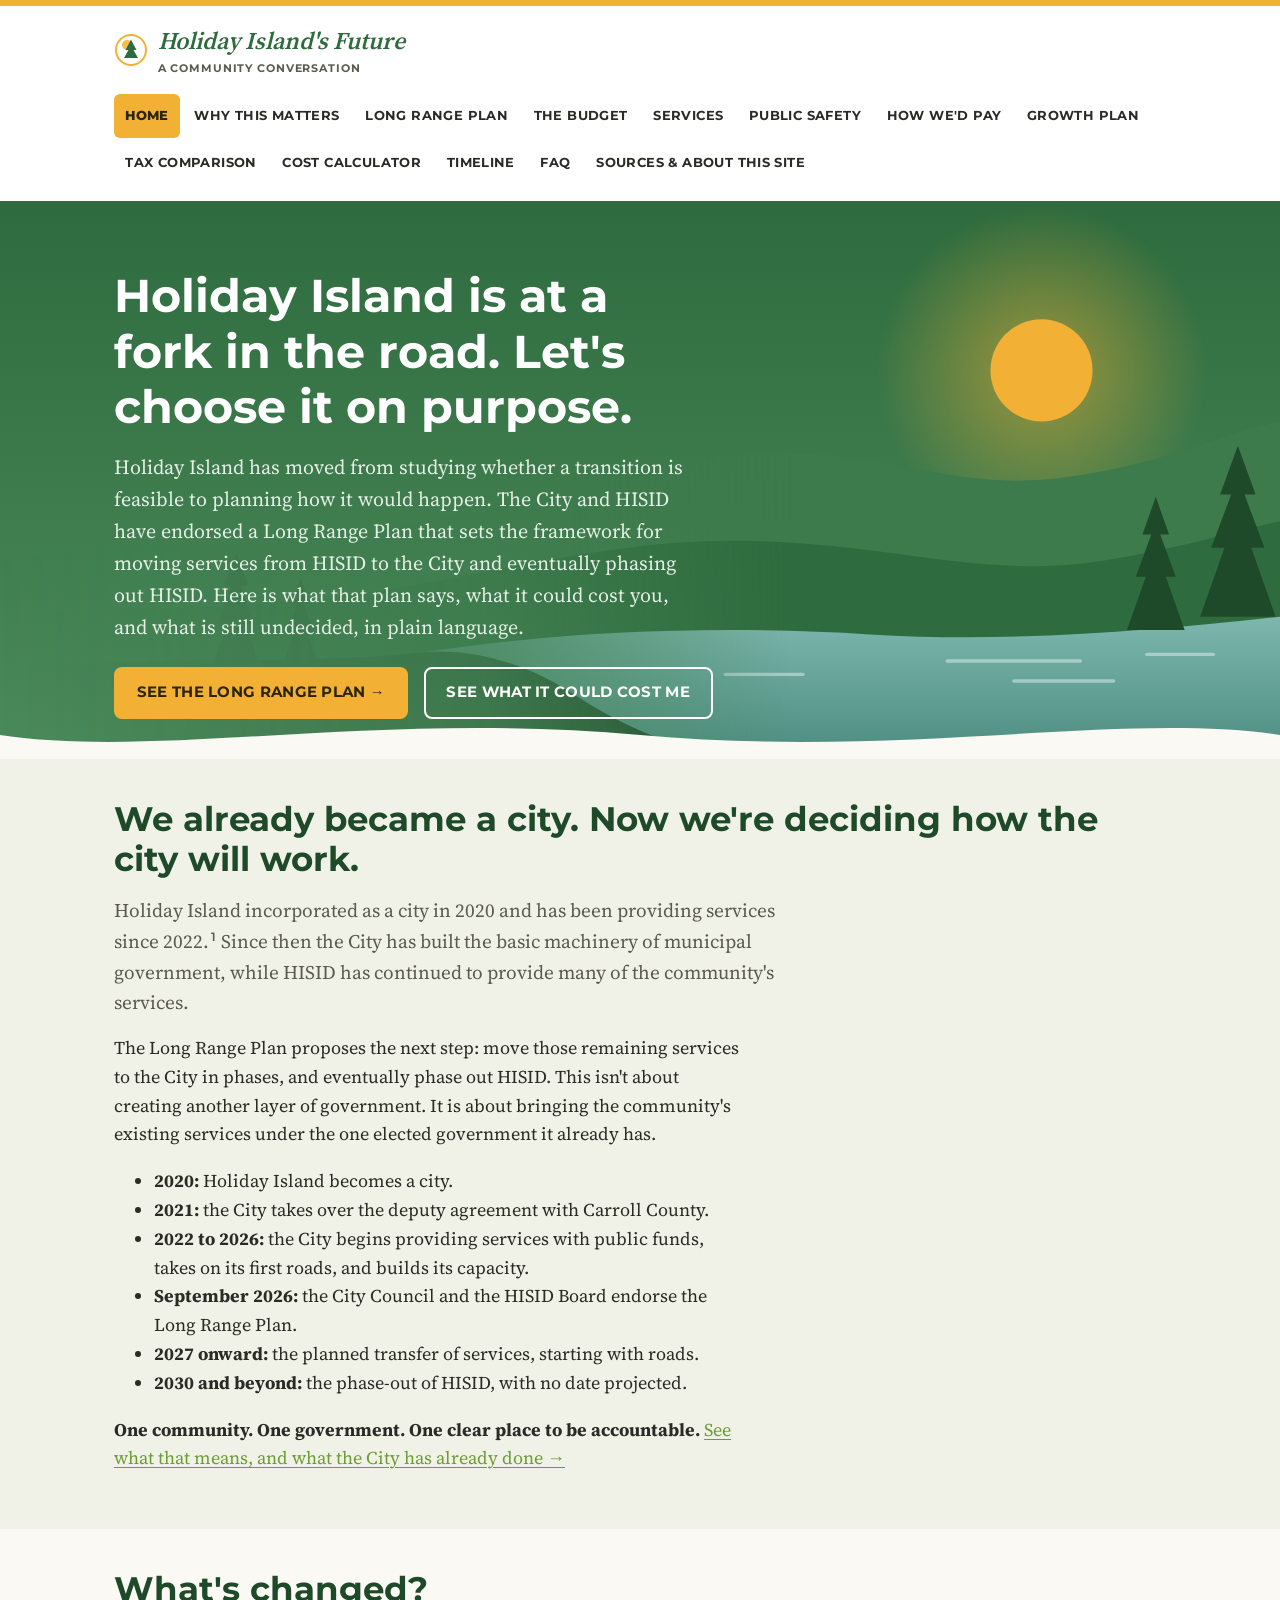
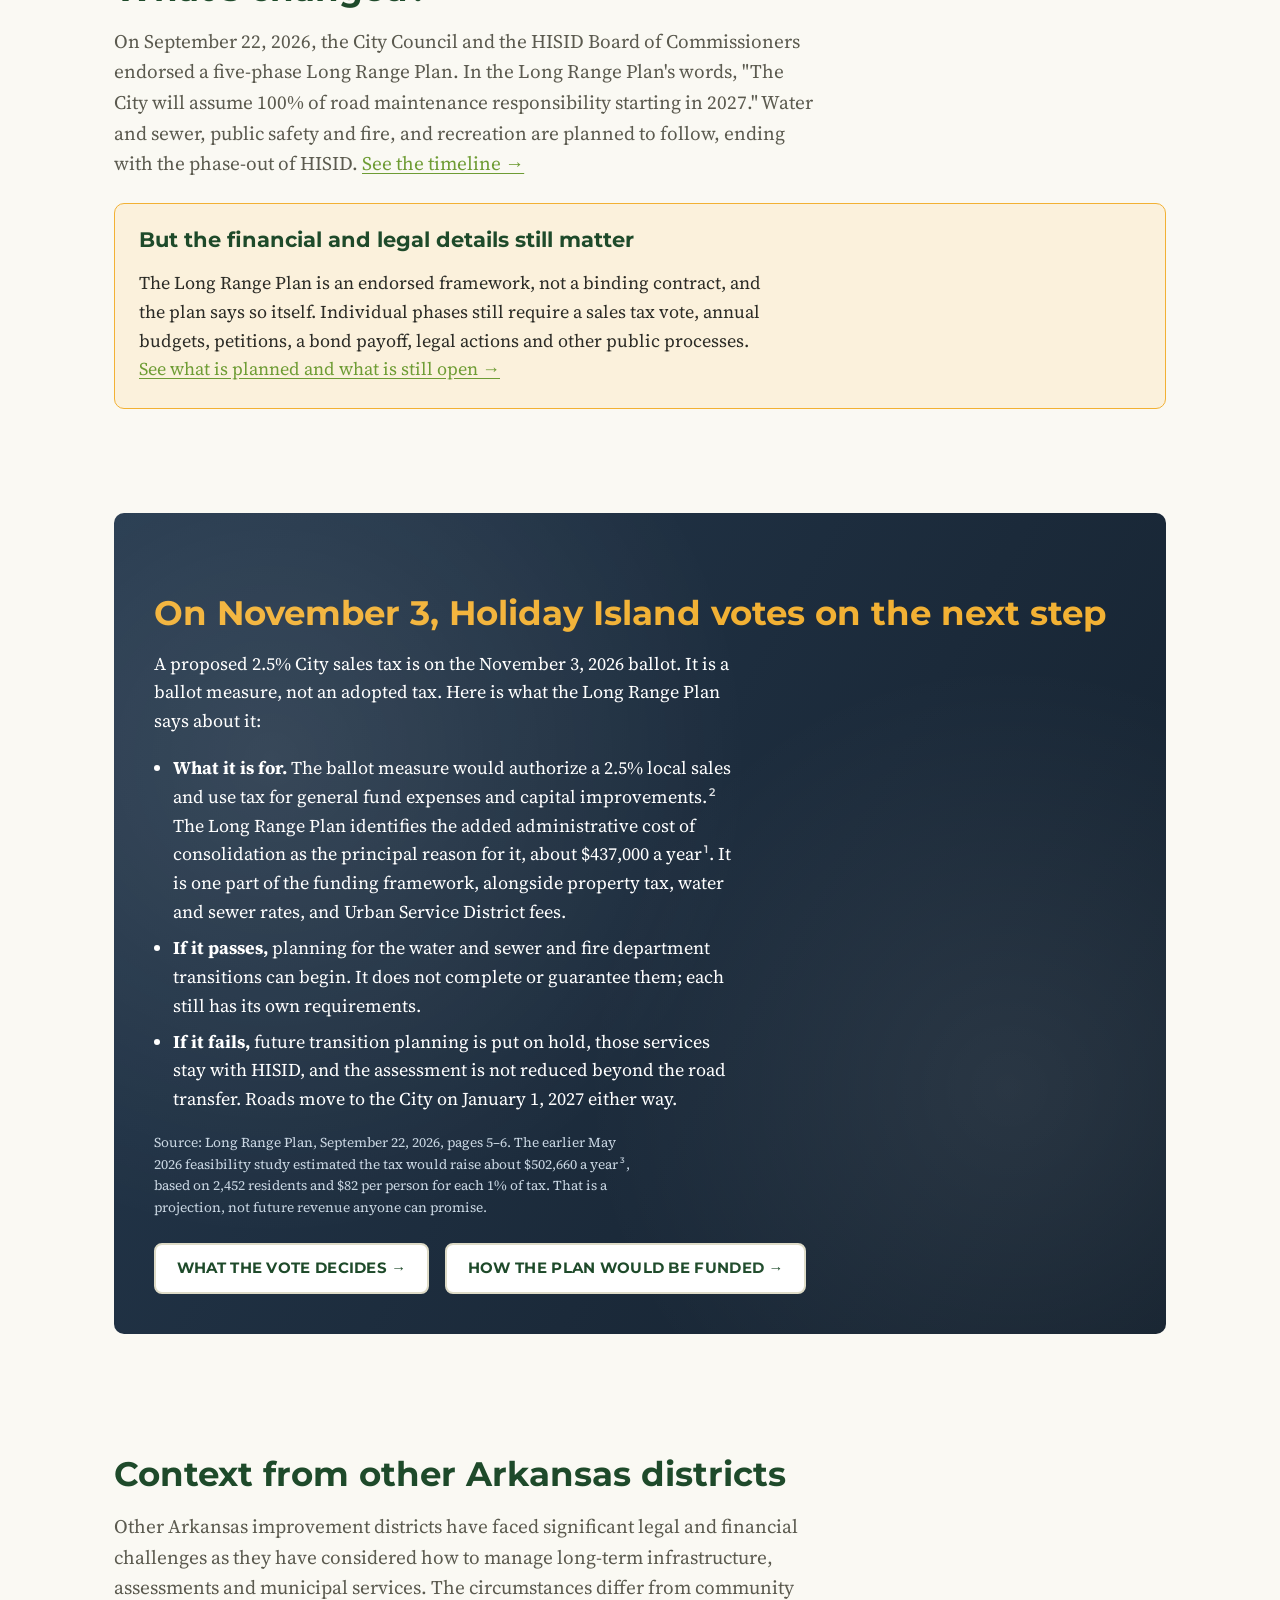
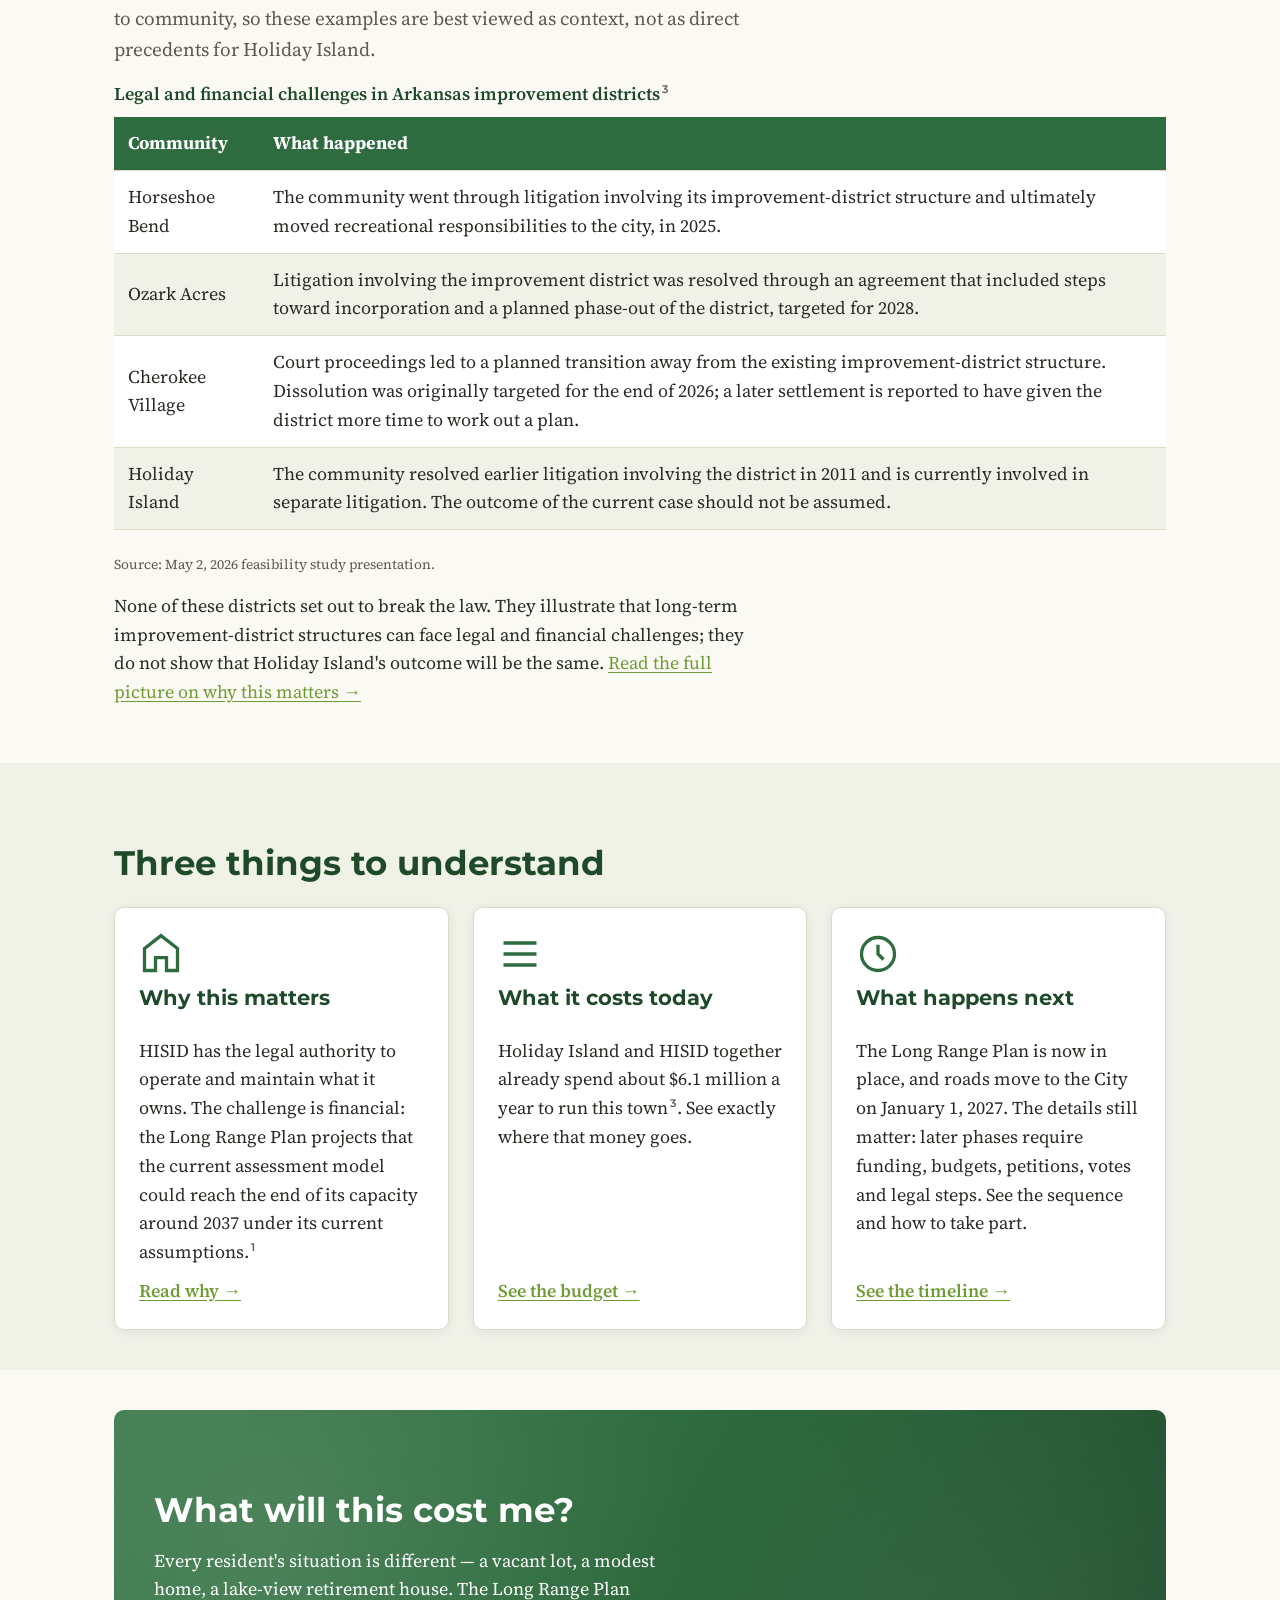
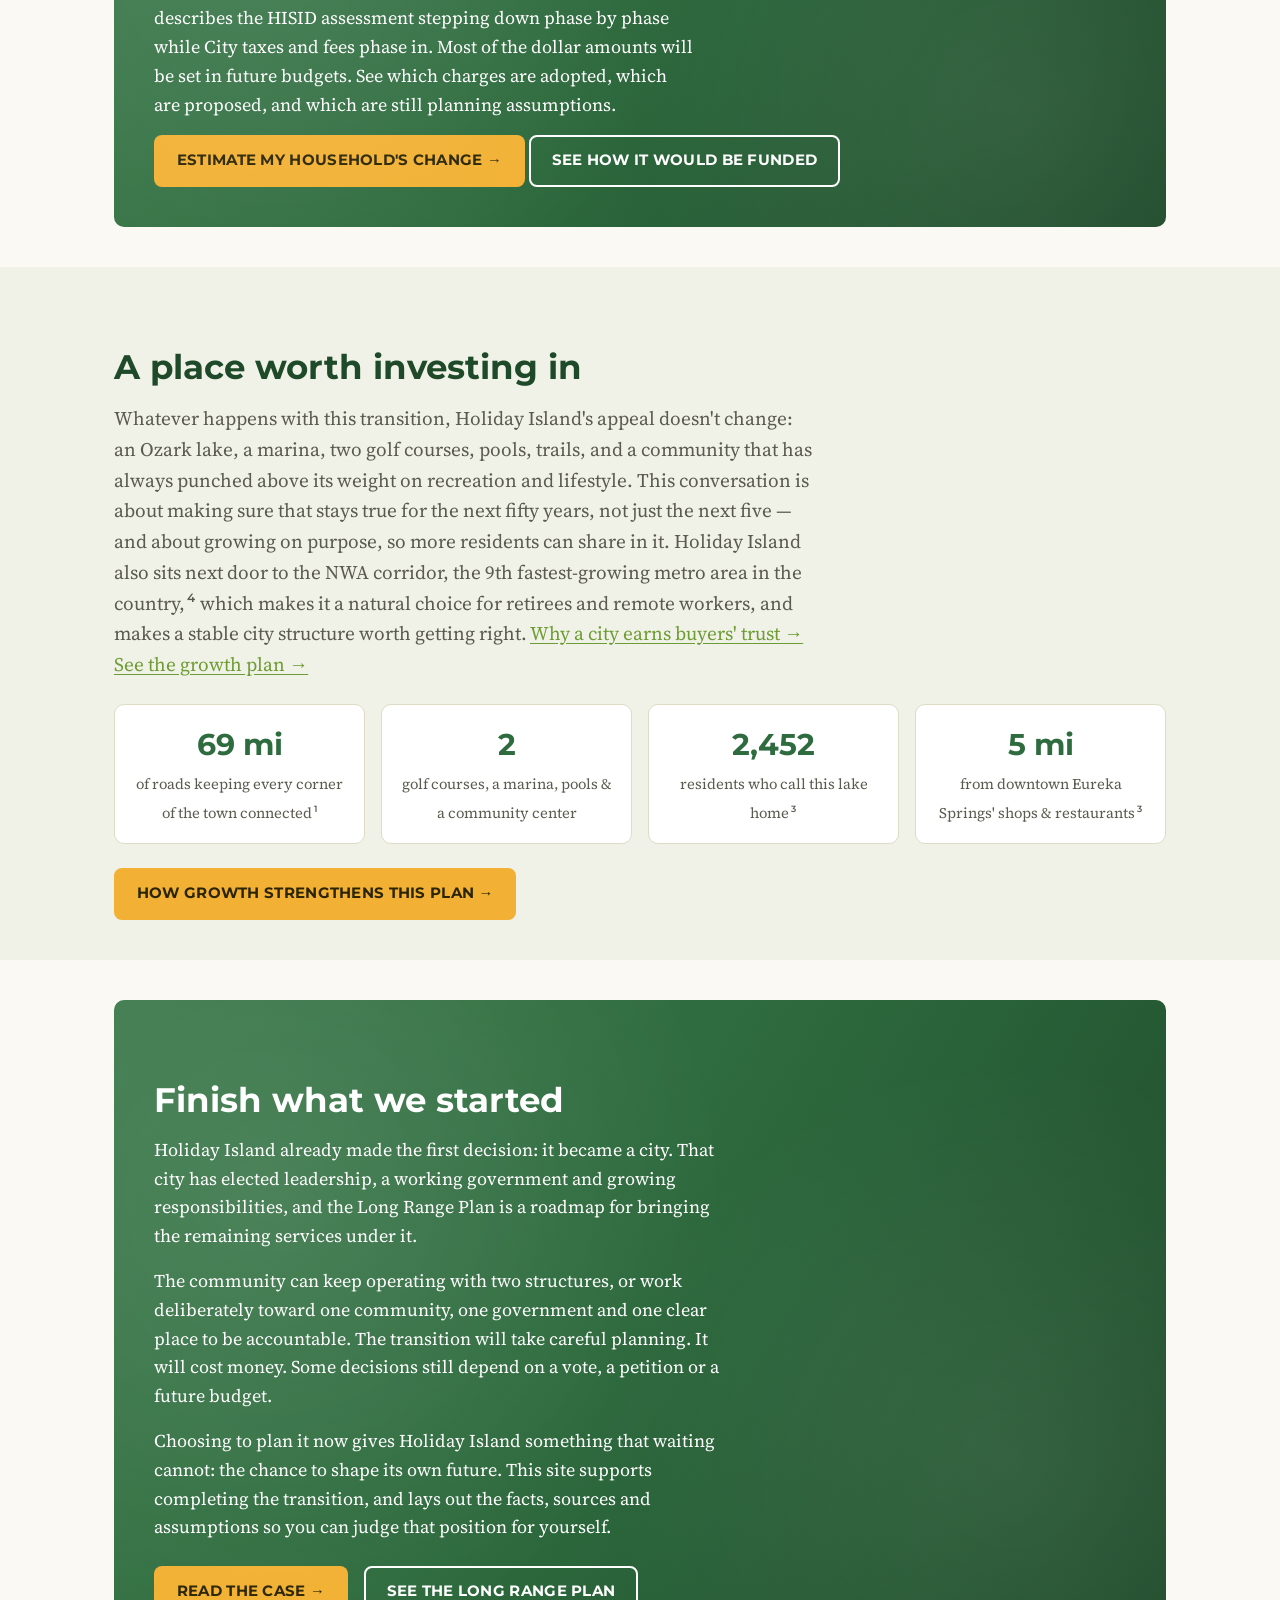
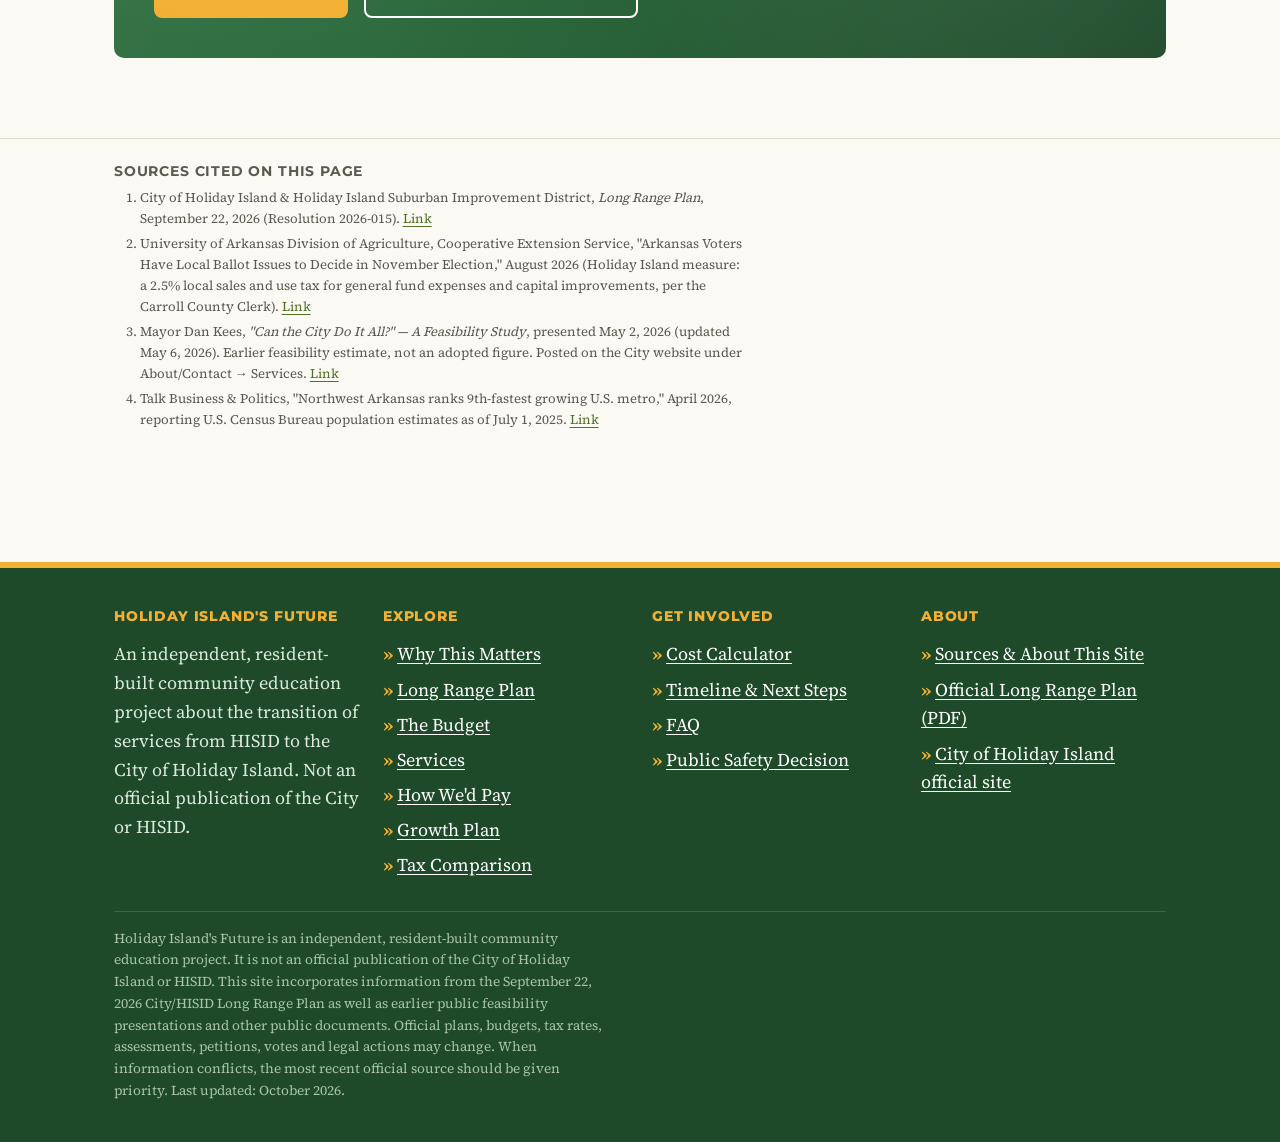
==== commit 0ad1d746: "Use the Long Range Plan's own wording in three places - Public Safety: replace the "cannot legally" " ====
--- a/index.html
+++ b/index.html
@@ -91,7 +91,7 @@
   <section class="section">
     <div class="container">
       <h2 style="margin-top:0;">What's changed?</h2>
-      <p class="lede">On September 22, 2026, the City Council and the HISID Board of Commissioners endorsed a five-phase Long Range Plan. The Long Range Plan calls for the City to assume 100% of road maintenance responsibility beginning January 1, 2027. Water and sewer, public safety and fire, and recreation are planned to follow, ending with the phase-out of HISID. <a href="timeline.html">See the timeline →</a></p>
+      <p class="lede">On September 22, 2026, the City Council and the HISID Board of Commissioners endorsed a five-phase Long Range Plan. In the Long Range Plan's words, "The City will assume 100% of road maintenance responsibility starting in 2027." Water and sewer, public safety and fire, and recreation are planned to follow, ending with the phase-out of HISID. <a href="timeline.html">See the timeline →</a></p>
 
       <div class="callout callout--accent">
         <h3>But the financial and legal details still matter</h3>
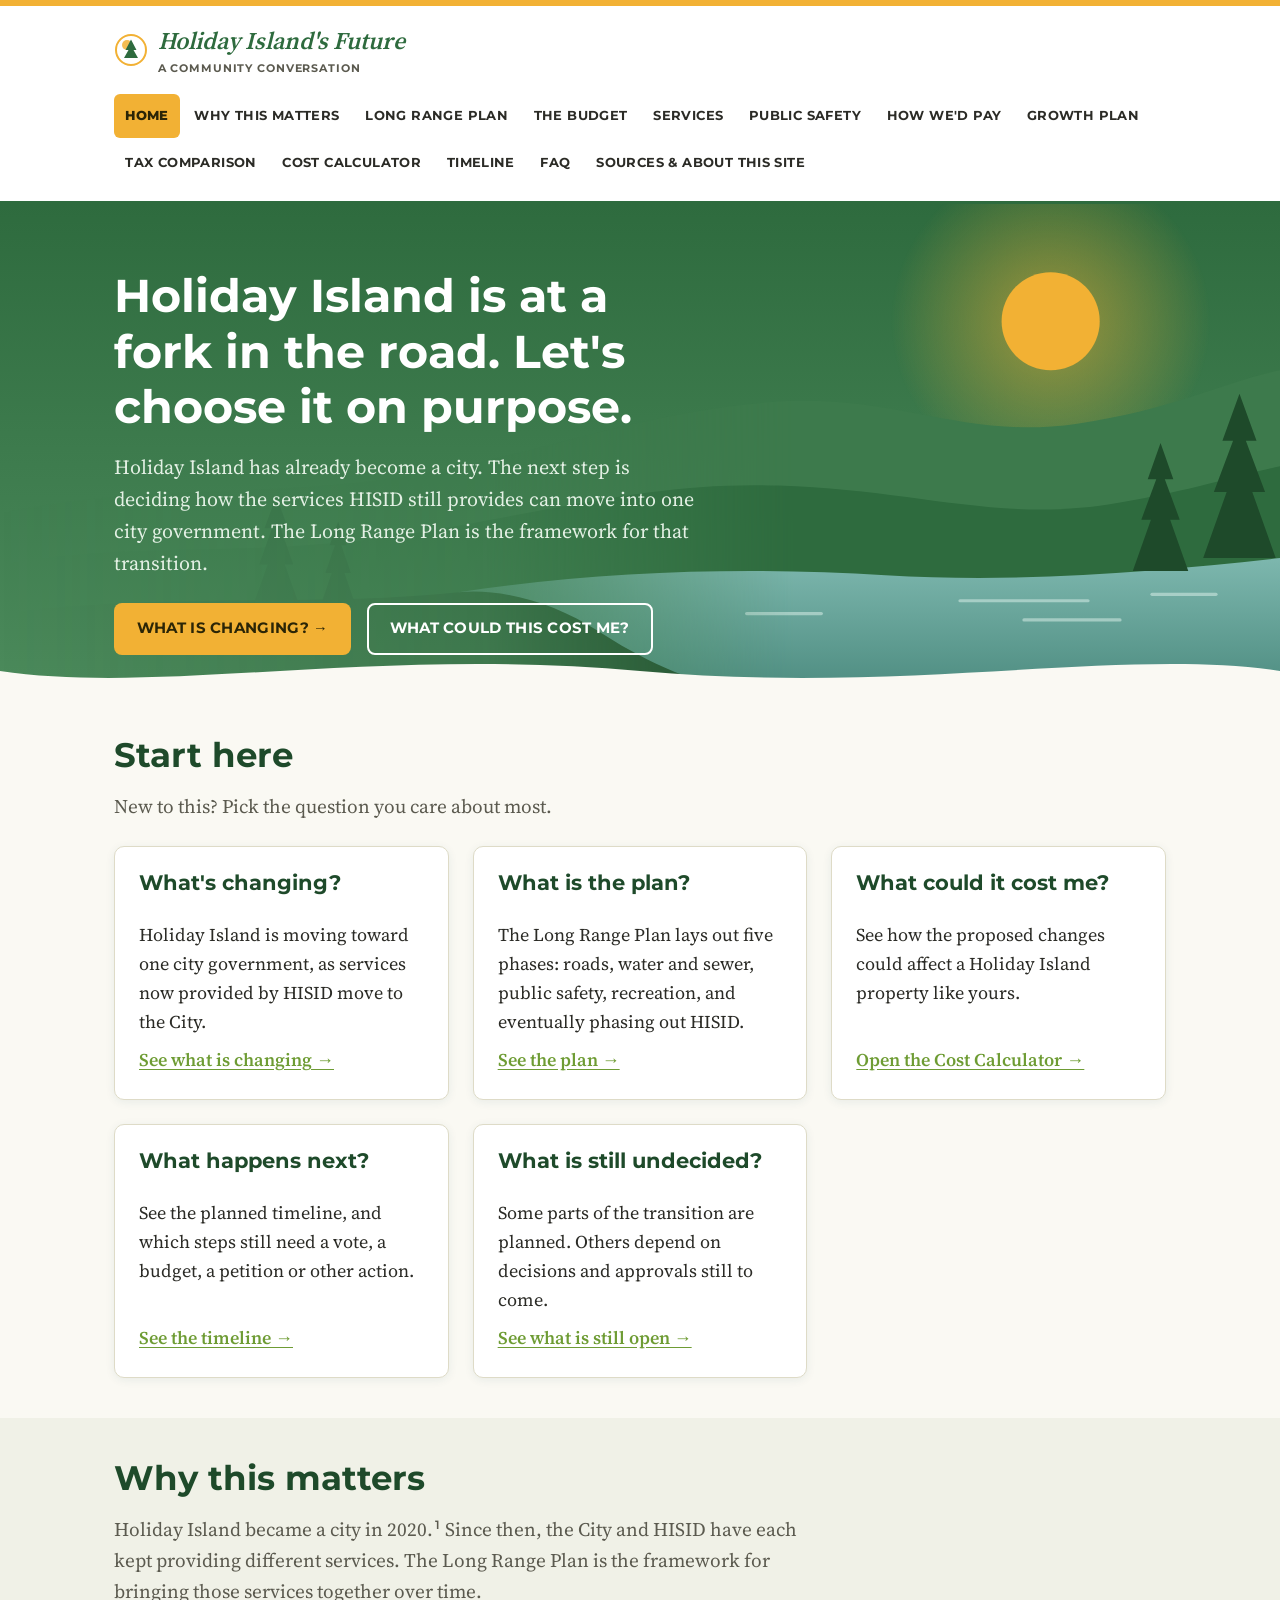
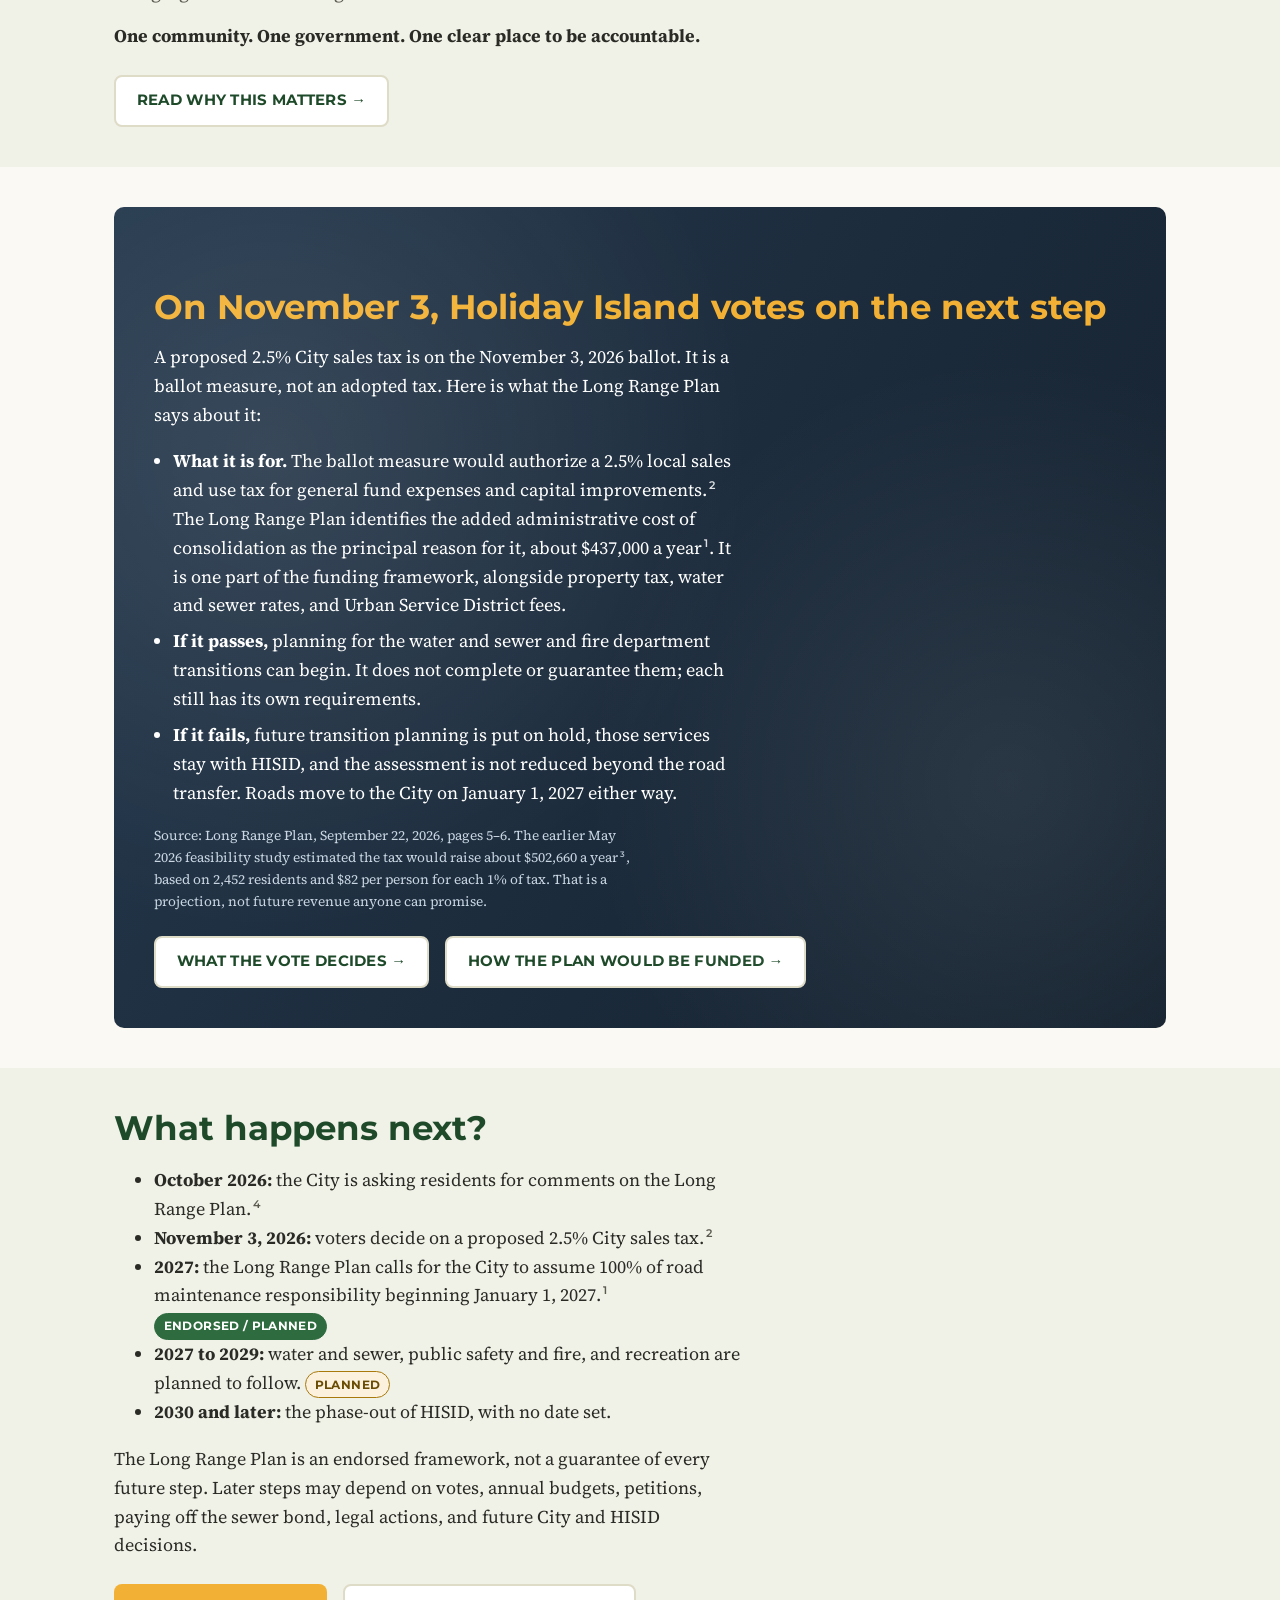
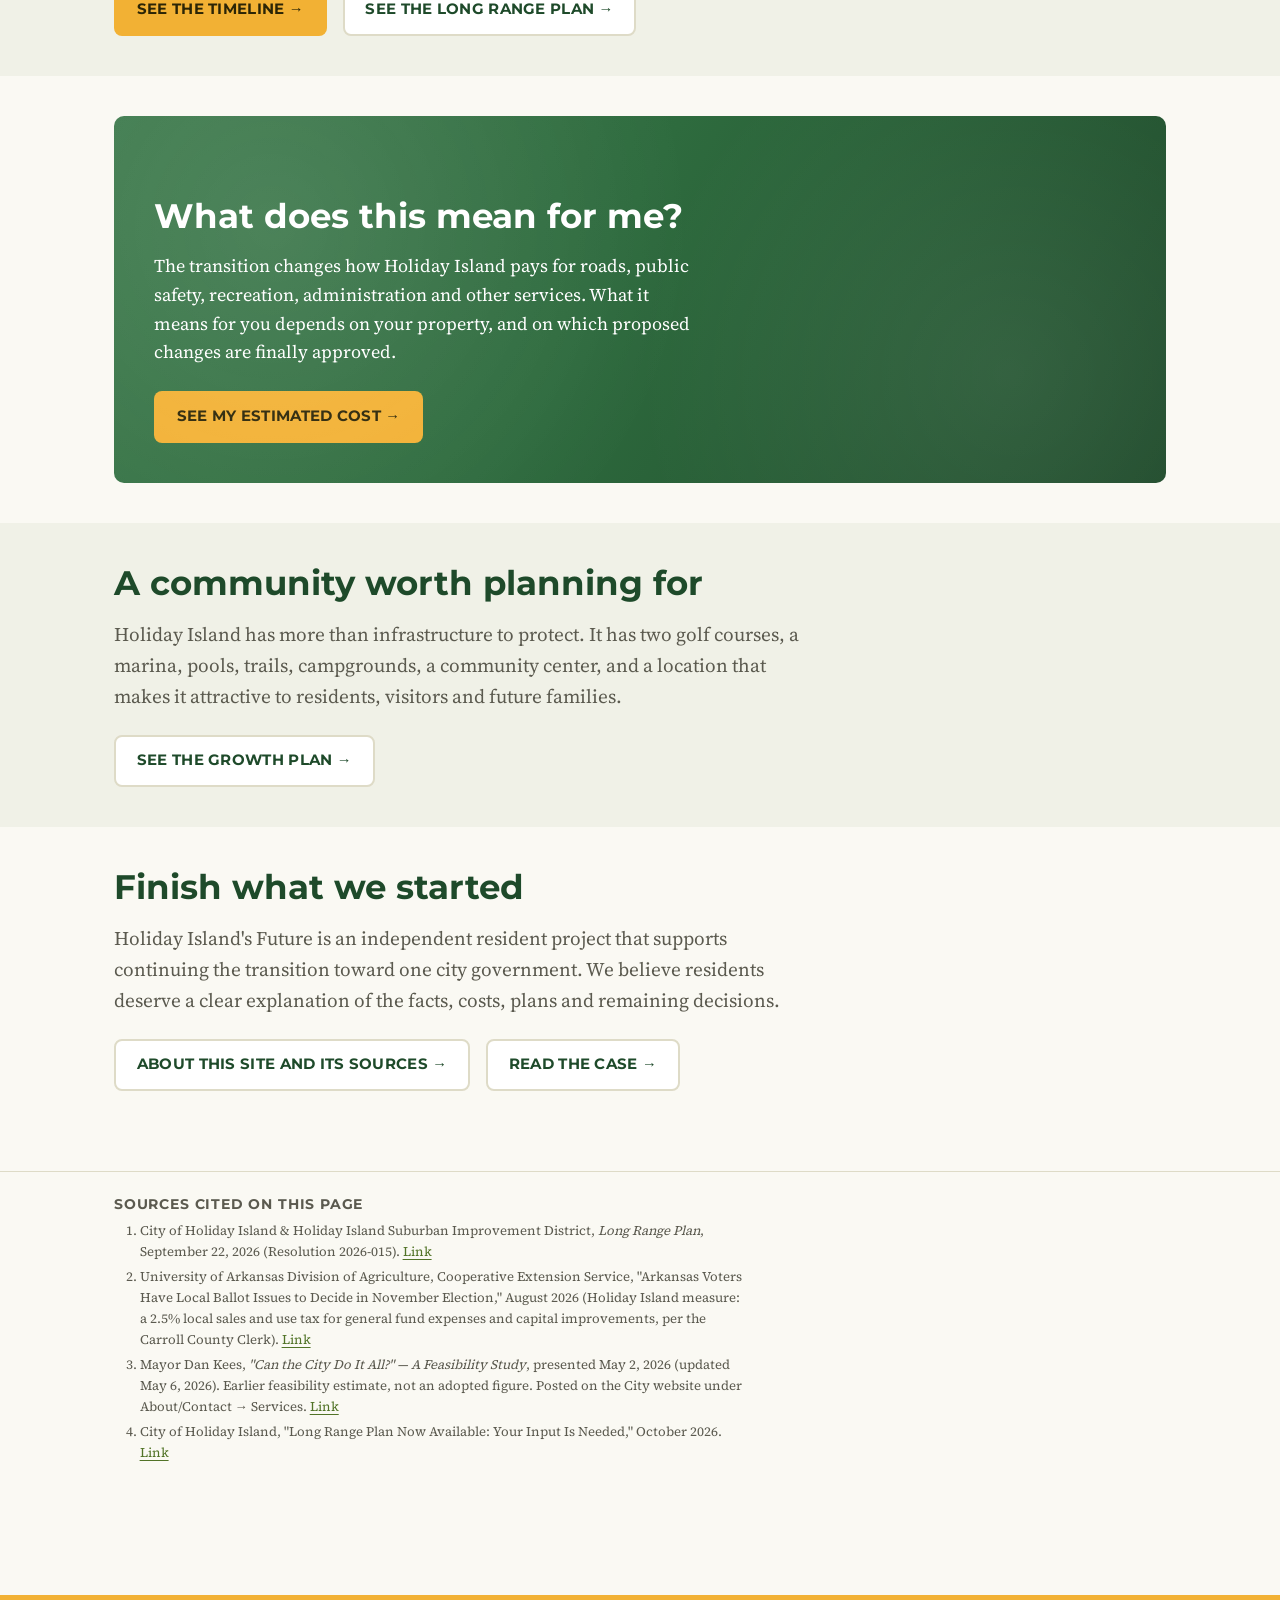
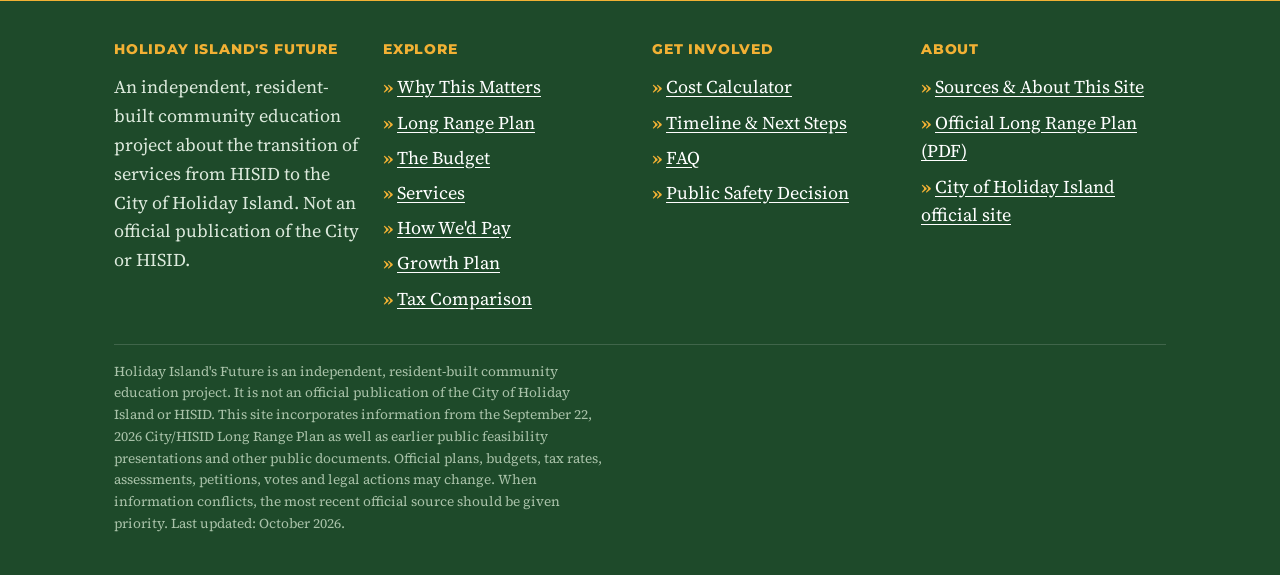
==== commit d6f4ddd8: "Simplify the home page into a first-layer landing page The home page now answers five questions quic" ====
--- a/index.html
+++ b/index.html
@@ -4,7 +4,7 @@
 <meta charset="UTF-8">
 <meta name="viewport" content="width=device-width, initial-scale=1.0">
 <title>Holiday Island's Future — Understanding the HISID-to-City Transition</title>
-<meta name="description" content="A plain-language, resident-built guide to the transition of services from HISID to the City of Holiday Island, Arkansas under the September 2026 Long Range Plan — what the plan calls for, what it costs, and how to get involved.">
+<meta name="description" content="A plain-language, resident-built guide to Holiday Island, Arkansas moving toward one city government under the September 2026 Long Range Plan: what is changing, what it could cost, and what happens next.">
 <link rel="icon" href="favicon.svg" type="image/svg+xml">
 <link rel="stylesheet" href="assets/css/base.css">
 <link rel="stylesheet" href="assets/css/components.css">
@@ -62,45 +62,61 @@
     </svg>
     <div class="container">
       <h1>Holiday Island is at a fork in the road. Let's choose it on purpose.</h1>
-      <p class="lede">Holiday Island has moved from studying whether a transition is feasible to planning how it would happen. The City and HISID have endorsed a Long Range Plan that sets the framework for moving services from HISID to the City and eventually phasing out HISID. Here is what that plan says, what it could cost you, and what is still undecided, in plain language.</p>
-      <div class="hero-actions">
-        <a class="btn btn-primary" href="long-range-plan.html">See the Long Range Plan →</a>
-        <a class="btn btn-outline" href="calculator.html">See what it could cost me</a>
+      <p class="lede">Holiday Island has already become a city. The next step is deciding how the services HISID still provides can move into one city government. The Long Range Plan is the framework for that transition.</p>
+      <div class="hero-actions">
+        <a class="btn btn-primary" href="why-transition.html">What is changing? →</a>
+        <a class="btn btn-outline" href="calculator.html">What could this cost me?</a>
       </div>
     </div>
     <svg class="wave-divider" viewBox="0 0 1200 60" preserveAspectRatio="none" aria-hidden="true"><path d="M0,30 C150,60 350,0 600,30 C850,60 1050,0 1200,30 L1200,60 L0,60 Z"></path></svg>
   </section>
 
-  <section class="section section--alt" id="already-a-city">
-    <div class="container">
-      <h2 style="margin-top:0;">We already became a city. Now we're deciding how the city will work.</h2>
-      <p class="lede">Holiday Island incorporated as a city in 2020 and has been providing services since 2022.<sup class="cite" data-src="lrp"><a href="#ref-1" aria-label="Source 1">1</a></sup> Since then the City has built the basic machinery of municipal government, while HISID has continued to provide many of the community's services.</p>
-      <p>The Long Range Plan proposes the next step: move those remaining services to the City in phases, and eventually phase out HISID. This isn't about creating another layer of government. It is about bringing the community's existing services under the one elected government it already has.</p>
-      <ul>
-        <li><strong>2020:</strong> Holiday Island becomes a city.</li>
-        <li><strong>2021:</strong> the City takes over the deputy agreement with Carroll County.</li>
-        <li><strong>2022 to 2026:</strong> the City begins providing services with public funds, takes on its first roads, and builds its capacity.</li>
-        <li><strong>September 2026:</strong> the City Council and the HISID Board endorse the Long Range Plan.</li>
-        <li><strong>2027 onward:</strong> the planned transfer of services, starting with roads.</li>
-        <li><strong>2030 and beyond:</strong> the phase-out of HISID, with no date projected.</li>
-      </ul>
-      <p><strong>One community. One government. One clear place to be accountable.</strong> <a href="why-transition.html#one-government">See what that means, and what the City has already done →</a></p>
-    </div>
-  </section>
-
-  <section class="section">
-    <div class="container">
-      <h2 style="margin-top:0;">What's changed?</h2>
-      <p class="lede">On September 22, 2026, the City Council and the HISID Board of Commissioners endorsed a five-phase Long Range Plan. In the Long Range Plan's words, "The City will assume 100% of road maintenance responsibility starting in 2027." Water and sewer, public safety and fire, and recreation are planned to follow, ending with the phase-out of HISID. <a href="timeline.html">See the timeline →</a></p>
-
-      <div class="callout callout--accent">
-        <h3>But the financial and legal details still matter</h3>
-        <p style="margin-bottom:0;">The Long Range Plan is an endorsed framework, not a binding contract, and the plan says so itself. Individual phases still require a sales tax vote, annual budgets, petitions, a bond payoff, legal actions and other public processes. <a href="long-range-plan.html">See what is planned and what is still open →</a></p>
-      </div>
-    </div>
-  </section>
-
-  <section class="section">
+  <section class="section" id="start-here">
+    <div class="container">
+      <h2 style="margin-top:0;">Start here</h2>
+      <p class="lede">New to this? Pick the question you care about most.</p>
+      <div class="card-grid">
+        <div class="card">
+          <h3>What's changing?</h3>
+          <p>Holiday Island is moving toward one city government, as services now provided by HISID move to the City.</p>
+          <a class="card-link" href="why-transition.html">See what is changing →</a>
+        </div>
+        <div class="card">
+          <h3>What is the plan?</h3>
+          <p>The Long Range Plan lays out five phases: roads, water and sewer, public safety, recreation, and eventually phasing out HISID.</p>
+          <a class="card-link" href="long-range-plan.html">See the plan →</a>
+        </div>
+        <div class="card">
+          <h3>What could it cost me?</h3>
+          <p>See how the proposed changes could affect a Holiday Island property like yours.</p>
+          <a class="card-link" href="calculator.html">Open the Cost Calculator →</a>
+        </div>
+        <div class="card">
+          <h3>What happens next?</h3>
+          <p>See the planned timeline, and which steps still need a vote, a budget, a petition or other action.</p>
+          <a class="card-link" href="timeline.html">See the timeline →</a>
+        </div>
+        <div class="card">
+          <h3>What is still undecided?</h3>
+          <p>Some parts of the transition are planned. Others depend on decisions and approvals still to come.</p>
+          <a class="card-link" href="long-range-plan.html">See what is still open →</a>
+        </div>
+      </div>
+    </div>
+  </section>
+
+  <section class="section section--alt" id="why">
+    <div class="container">
+      <h2 style="margin-top:0;">Why this matters</h2>
+      <p class="lede">Holiday Island became a city in 2020.<sup class="cite" data-src="lrp"><a href="#ref-1" aria-label="Source 1">1</a></sup> Since then, the City and HISID have each kept providing different services. The Long Range Plan is the framework for bringing those services together over time.</p>
+      <p><strong>One community. One government. One clear place to be accountable.</strong></p>
+      <div class="hero-actions">
+        <a class="btn btn-quiet" href="why-transition.html">Read why this matters →</a>
+      </div>
+    </div>
+  </section>
+
+  <section class="section" id="vote">
     <div class="container">
       <div class="vote-band">
         <h2>On November 3, Holiday Island votes on the next step</h2>
@@ -119,91 +135,53 @@
     </div>
   </section>
 
-  <section class="section">
-    <div class="container">
-      <h2>Context from other Arkansas districts</h2>
-      <p class="lede">Other Arkansas improvement districts have faced significant legal and financial challenges as they have considered how to manage long-term infrastructure, assessments and municipal services. The circumstances differ from community to community, so these examples are best viewed as context, not as direct precedents for Holiday Island.</p>
-      <div class="table-wrap">
-        <table>
-          <caption>Legal and financial challenges in Arkansas improvement districts<sup class="cite" data-src="may"><a href="#ref-3" aria-label="Source 3">3</a></sup></caption>
-          <thead><tr><th>Community</th><th>What happened</th></tr></thead>
-          <tbody>
-            <tr><td>Horseshoe Bend</td><td>The community went through litigation involving its improvement-district structure and ultimately moved recreational responsibilities to the city, in 2025.</td></tr>
-            <tr><td>Ozark Acres</td><td>Litigation involving the improvement district was resolved through an agreement that included steps toward incorporation and a planned phase-out of the district, targeted for 2028.</td></tr>
-            <tr><td>Cherokee Village</td><td>Court proceedings led to a planned transition away from the existing improvement-district structure. Dissolution was originally targeted for the end of 2026; a later settlement is reported to have given the district more time to work out a plan.</td></tr>
-            <tr><td>Holiday Island</td><td>The community resolved earlier litigation involving the district in 2011 and is currently involved in separate litigation. The outcome of the current case should not be assumed.</td></tr>
-          </tbody>
-        </table>
-      </div>
-      <p class="source-note">Source: May 2, 2026 feasibility study presentation.</p>
-      <p>None of these districts set out to break the law. They illustrate that long-term improvement-district structures can face legal and financial challenges; they do not show that Holiday Island's outcome will be the same. <a href="why-transition.html">Read the full picture on why this matters →</a></p>
-    </div>
-  </section>
-
-  <section class="section section--alt">
-    <div class="container">
-      <h2>Three things to understand</h2>
-      <div class="card-grid">
-        <div class="card">
-          <svg class="icon" viewBox="0 0 24 24" fill="none" stroke="currentColor" stroke-width="1.8" aria-hidden="true"><path d="M12 2 3 9v12h6v-7h6v7h6V9z"/></svg>
-          <h3>Why this matters</h3>
-          <p>HISID has the legal authority to operate and maintain what it owns. The challenge is financial: the Long Range Plan projects that the current assessment model could reach the end of its capacity around 2037 under its current assumptions.<sup class="cite" data-src="lrp"><a href="#ref-1" aria-label="Source 1">1</a></sup></p>
-          <a class="card-link" href="why-transition.html">Read why →</a>
-        </div>
-        <div class="card">
-          <svg class="icon" viewBox="0 0 24 24" fill="none" stroke="currentColor" stroke-width="1.8" aria-hidden="true"><path d="M3 12h18M3 6h18M3 18h18"/></svg>
-          <h3>What it costs today</h3>
-          <p>Holiday Island and HISID together already spend about $6.1 million a year to run this town<sup class="cite" data-src="may"><a href="#ref-3" aria-label="Source 3">3</a></sup>. See exactly where that money goes.</p>
-          <a class="card-link" href="budget-today.html">See the budget →</a>
-        </div>
-        <div class="card">
-          <svg class="icon" viewBox="0 0 24 24" fill="none" stroke="currentColor" stroke-width="1.8" aria-hidden="true"><circle cx="12" cy="12" r="9"/><path d="M12 7v5l3 3"/></svg>
-          <h3>What happens next</h3>
-          <p>The Long Range Plan is now in place, and roads move to the City on January 1, 2027. The details still matter: later phases require funding, budgets, petitions, votes and legal steps. See the sequence and how to take part.</p>
-          <a class="card-link" href="timeline.html">See the timeline →</a>
-        </div>
-      </div>
-    </div>
-  </section>
-
-  <section class="section">
+  <section class="section section--alt" id="next">
+    <div class="container">
+      <h2 style="margin-top:0;">What happens next?</h2>
+      <ul>
+        <li><strong>October 2026:</strong> the City is asking residents for comments on the Long Range Plan.<sup class="cite" data-src="ann"><a href="#ref-4" aria-label="Source 4">4</a></sup></li>
+        <li><strong>November 3, 2026:</strong> voters decide on a proposed 2.5% City sales tax.<sup class="cite" data-src="ballot"><a href="#ref-2" aria-label="Source 2">2</a></sup></li>
+        <li><strong>2027:</strong> the Long Range Plan calls for the City to assume 100% of road maintenance responsibility beginning January 1, 2027.<sup class="cite" data-src="lrp"><a href="#ref-1" aria-label="Source 1">1</a></sup> <span class="badge badge--decided">Endorsed / Planned</span></li>
+        <li><strong>2027 to 2029:</strong> water and sewer, public safety and fire, and recreation are planned to follow. <span class="badge badge--planned">Planned</span></li>
+        <li><strong>2030 and later:</strong> the phase-out of HISID, with no date set.</li>
+      </ul>
+      <p>The Long Range Plan is an endorsed framework, not a guarantee of every future step. Later steps may depend on votes, annual budgets, petitions, paying off the sewer bond, legal actions, and future City and HISID decisions.</p>
+      <div class="hero-actions">
+        <a class="btn btn-primary" href="timeline.html">See the timeline →</a>
+        <a class="btn btn-quiet" href="long-range-plan.html">See the Long Range Plan →</a>
+      </div>
+    </div>
+  </section>
+
+  <section class="section" id="cost">
     <div class="container">
       <div class="scenic-band">
-        <h2>What will this cost me?</h2>
-        <p style="max-width:60ch;">Every resident's situation is different — a vacant lot, a modest home, a lake-view retirement house. The Long Range Plan describes the HISID assessment stepping down phase by phase while City taxes and fees phase in. Most of the dollar amounts will be set in future budgets. See which charges are adopted, which are proposed, and which are still planning assumptions.</p>
-        <a class="btn btn-primary" href="calculator.html">Estimate my household's change →</a>
-        <a class="btn btn-outline" href="funding.html">See how it would be funded</a>
-      </div>
-    </div>
-  </section>
-
-  <section class="section section--alt">
-    <div class="container">
-      <h2>A place worth investing in</h2>
-      <p class="lede">Whatever happens with this transition, Holiday Island's appeal doesn't change: an Ozark lake, a marina, two golf courses, pools, trails, and a community that has always punched above its weight on recreation and lifestyle. This conversation is about making sure that stays true for the next fifty years, not just the next five — and about growing on purpose, so more residents can share in it. Holiday Island also sits next door to the NWA corridor, the 9th fastest-growing metro area in the country,<sup class="cite" data-src="nwa"><a href="#ref-4" aria-label="Source 4">4</a></sup> which makes it a natural choice for retirees and remote workers, and makes a stable city structure worth getting right. <a href="why-transition.html#city-vs-sid">Why a city earns buyers' trust →</a> <a href="growth-plan.html">See the growth plan →</a></p>
-      <div class="stat-grid">
-        <div class="stat-tile"><span class="value">69 mi</span><span class="label">of roads keeping every corner of the town connected<sup class="cite" data-src="lrp"><a href="#ref-1" aria-label="Source 1">1</a></sup></span></div>
-        <div class="stat-tile"><span class="value">2</span><span class="label">golf courses, a marina, pools &amp; a community center</span></div>
-        <div class="stat-tile"><span class="value">2,452</span><span class="label">residents who call this lake home<sup class="cite" data-src="may"><a href="#ref-3" aria-label="Source 3">3</a></sup></span></div>
-        <div class="stat-tile"><span class="value">5 mi</span><span class="label">from downtown Eureka Springs' shops &amp; restaurants<sup class="cite" data-src="may"><a href="#ref-3" aria-label="Source 3">3</a></sup></span></div>
-      </div>
-      <div class="hero-actions">
-        <a class="btn btn-primary" href="growth-plan.html">How growth strengthens this plan →</a>
+        <h2>What does this mean for me?</h2>
+        <p style="max-width:60ch;">The transition changes how Holiday Island pays for roads, public safety, recreation, administration and other services. What it means for you depends on your property, and on which proposed changes are finally approved.</p>
+        <div class="hero-actions">
+          <a class="btn btn-primary" href="calculator.html">See my estimated cost →</a>
+        </div>
+      </div>
+    </div>
+  </section>
+
+  <section class="section section--alt" id="community">
+    <div class="container">
+      <h2 style="margin-top:0;">A community worth planning for</h2>
+      <p class="lede">Holiday Island has more than infrastructure to protect. It has two golf courses, a marina, pools, trails, campgrounds, a community center, and a location that makes it attractive to residents, visitors and future families.</p>
+      <div class="hero-actions">
+        <a class="btn btn-quiet" href="growth-plan.html">See the growth plan →</a>
       </div>
     </div>
   </section>
 
   <section class="section" id="finish">
     <div class="container">
-      <div class="scenic-band">
-        <h2>Finish what we started</h2>
-        <p style="max-width:65ch;">Holiday Island already made the first decision: it became a city. That city has elected leadership, a working government and growing responsibilities, and the Long Range Plan is a roadmap for bringing the remaining services under it.</p>
-        <p style="max-width:65ch;">The community can keep operating with two structures, or work deliberately toward one community, one government and one clear place to be accountable. The transition will take careful planning. It will cost money. Some decisions still depend on a vote, a petition or a future budget.</p>
-        <p style="max-width:65ch;">Choosing to plan it now gives Holiday Island something that waiting cannot: the chance to shape its own future. This site supports completing the transition, and lays out the facts, sources and assumptions so you can judge that position for yourself.</p>
-        <div class="hero-actions">
-          <a class="btn btn-primary" href="why-transition.html">Read the case →</a>
-          <a class="btn btn-outline" href="long-range-plan.html">See the Long Range Plan</a>
-        </div>
+      <h2 style="margin-top:0;">Finish what we started</h2>
+      <p class="lede">Holiday Island's Future is an independent resident project that supports continuing the transition toward one city government. We believe residents deserve a clear explanation of the facts, costs, plans and remaining decisions.</p>
+      <div class="hero-actions">
+        <a class="btn btn-quiet" href="about-this-site.html">About this site and its sources →</a>
+        <a class="btn btn-quiet" href="why-transition.html#finish">Read the case →</a>
       </div>
     </div>
   </section>
@@ -216,7 +194,7 @@
         <li id="ref-1">City of Holiday Island &amp; Holiday Island Suburban Improvement District, <em>Long Range Plan</em>, September 22, 2026 (Resolution 2026-015). <a href="https://drive.google.com/file/d/1ul3-1l40UpRCqN19zxTP7dAHxp4odrPl/view" target="_blank" rel="noopener">Link</a></li>
         <li id="ref-2">University of Arkansas Division of Agriculture, Cooperative Extension Service, "Arkansas Voters Have Local Ballot Issues to Decide in November Election," August 2026 (Holiday Island measure: a 2.5% local sales and use tax for general fund expenses and capital improvements, per the Carroll County Clerk). <a href="https://www.uaex.uada.edu/business-communities/ced-blog/posts/2026/august/arkansas-voters-have-local-ballot-issues-to-decide-in-november-2026-election.aspx" target="_blank" rel="noopener">Link</a></li>
         <li id="ref-3">Mayor Dan Kees, <em>"Can the City Do It All?" — A Feasibility Study</em>, presented May 2, 2026 (updated May 6, 2026). Earlier feasibility estimate, not an adopted figure. Posted on the City website under About/Contact → Services. <a href="https://www.cityofholidayisland.com/services-1" target="_blank" rel="noopener">Link</a></li>
-        <li id="ref-4">Talk Business &amp; Politics, "Northwest Arkansas ranks 9th-fastest growing U.S. metro," April 2026, reporting U.S. Census Bureau population estimates as of July 1, 2025. <a href="https://talkbusiness.net/2026/04/northwest-arkansas-ranks-9th-fastest-growing-u-s-metro-first-time-in-top-10-since-at-least-2020/" target="_blank" rel="noopener">Link</a></li>
+        <li id="ref-4">City of Holiday Island, "Long Range Plan Now Available: Your Input Is Needed," October 2026. <a href="https://www.cityofholidayisland.com/post/long-range-plan-now-available-your-input-is-needed" target="_blank" rel="noopener">Link</a></li>
       </ol>
     </div>
   </section>
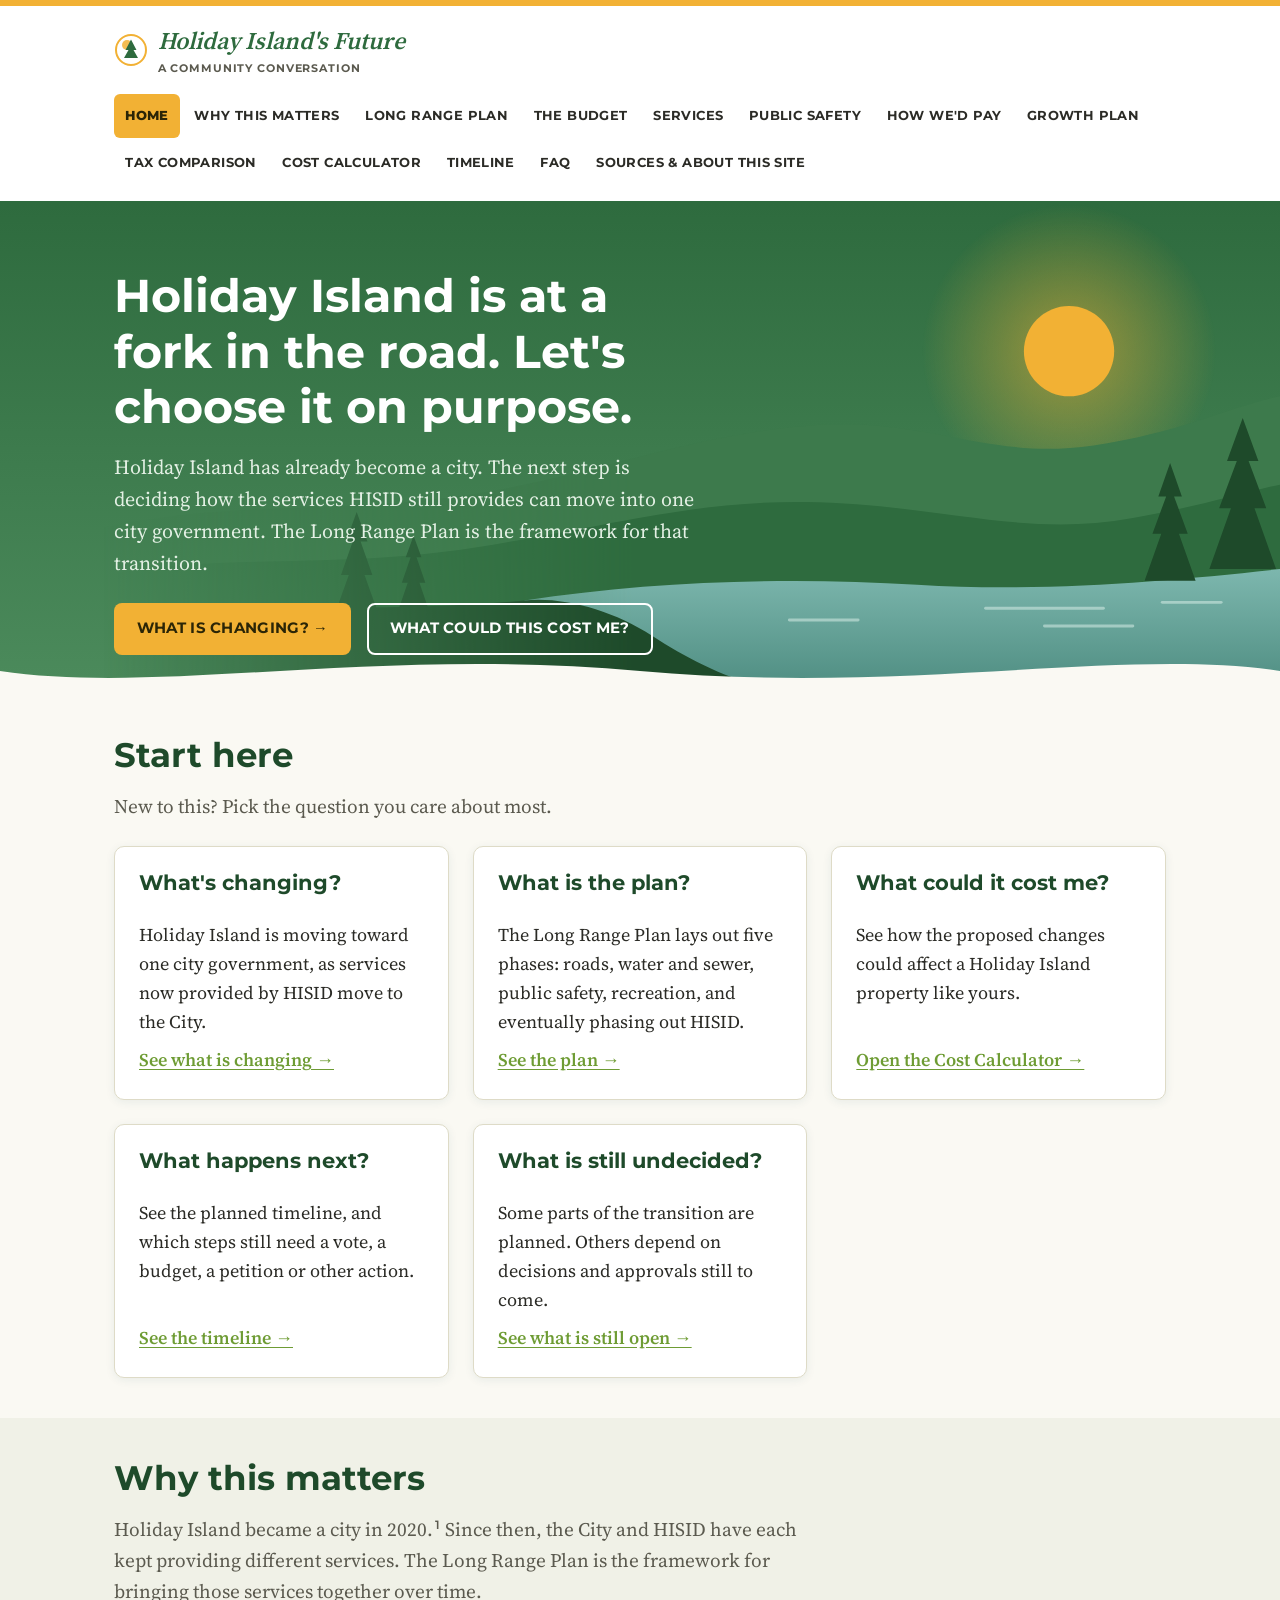
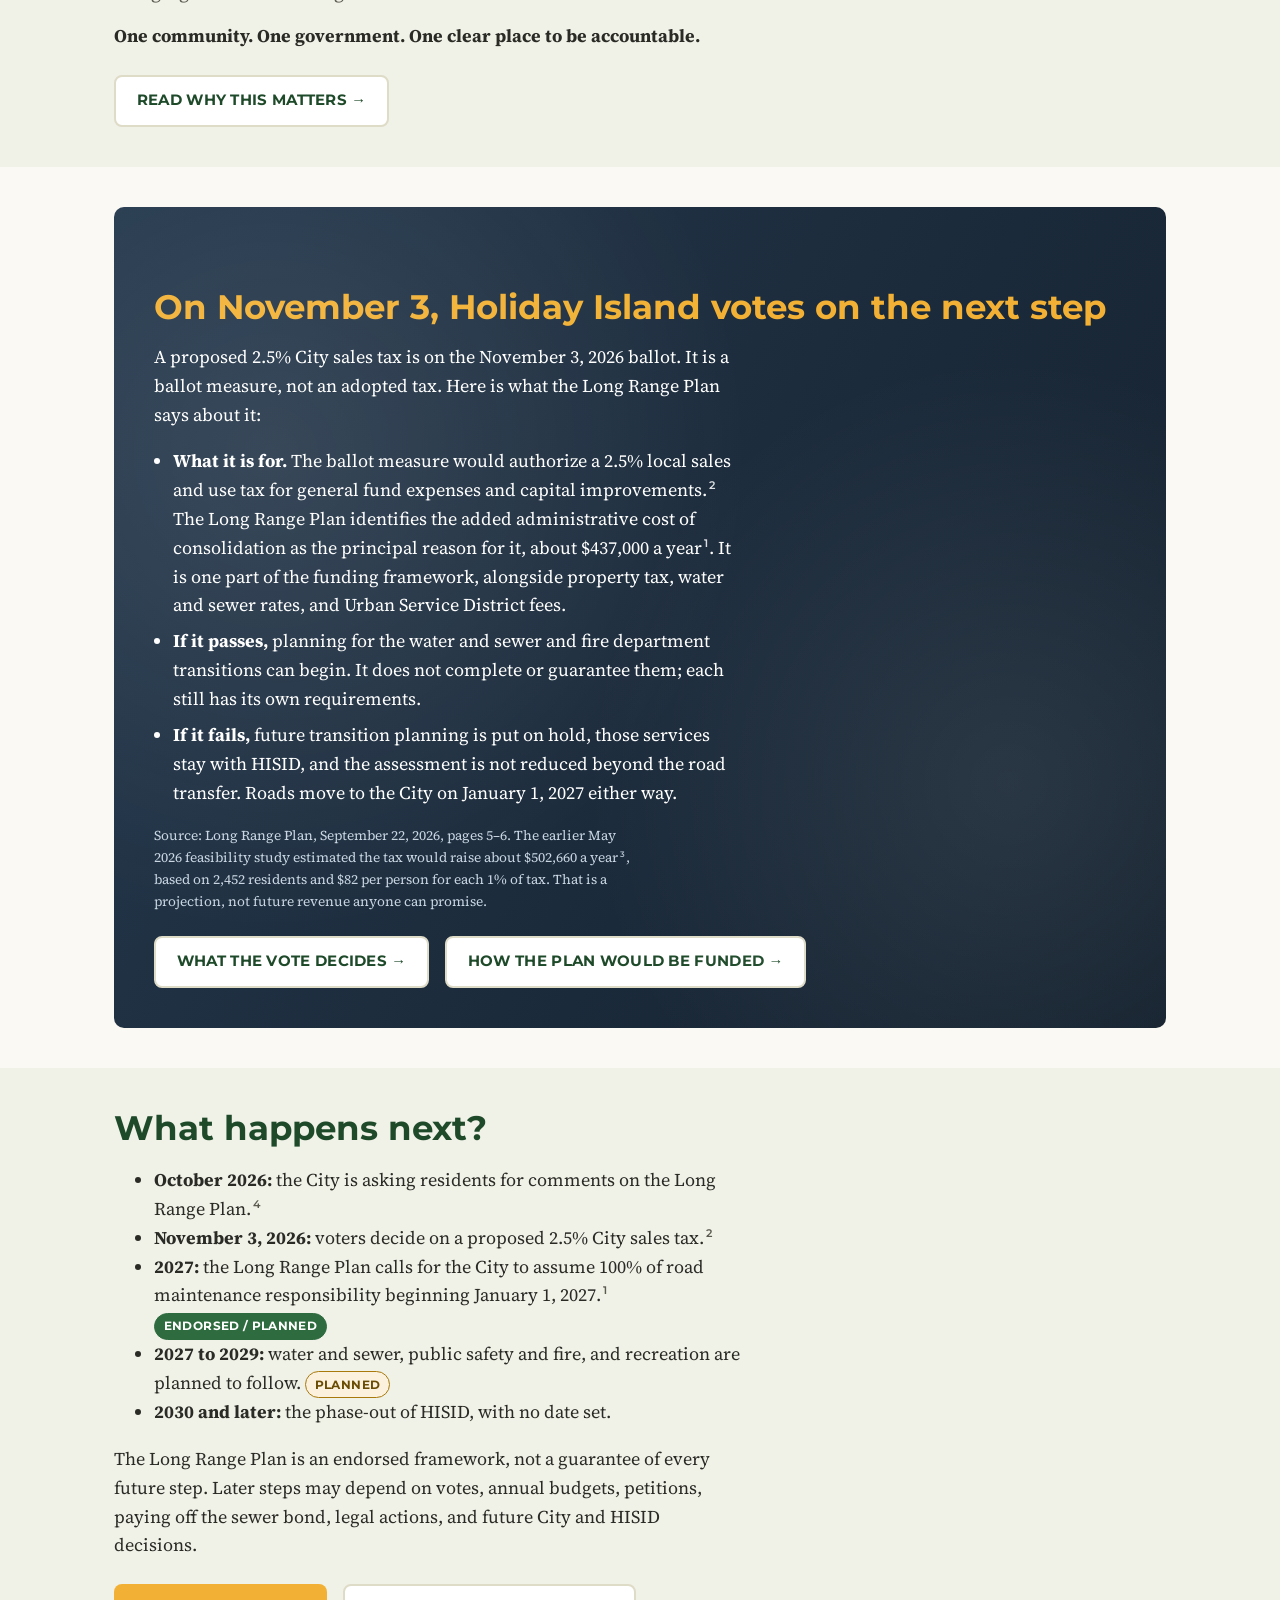
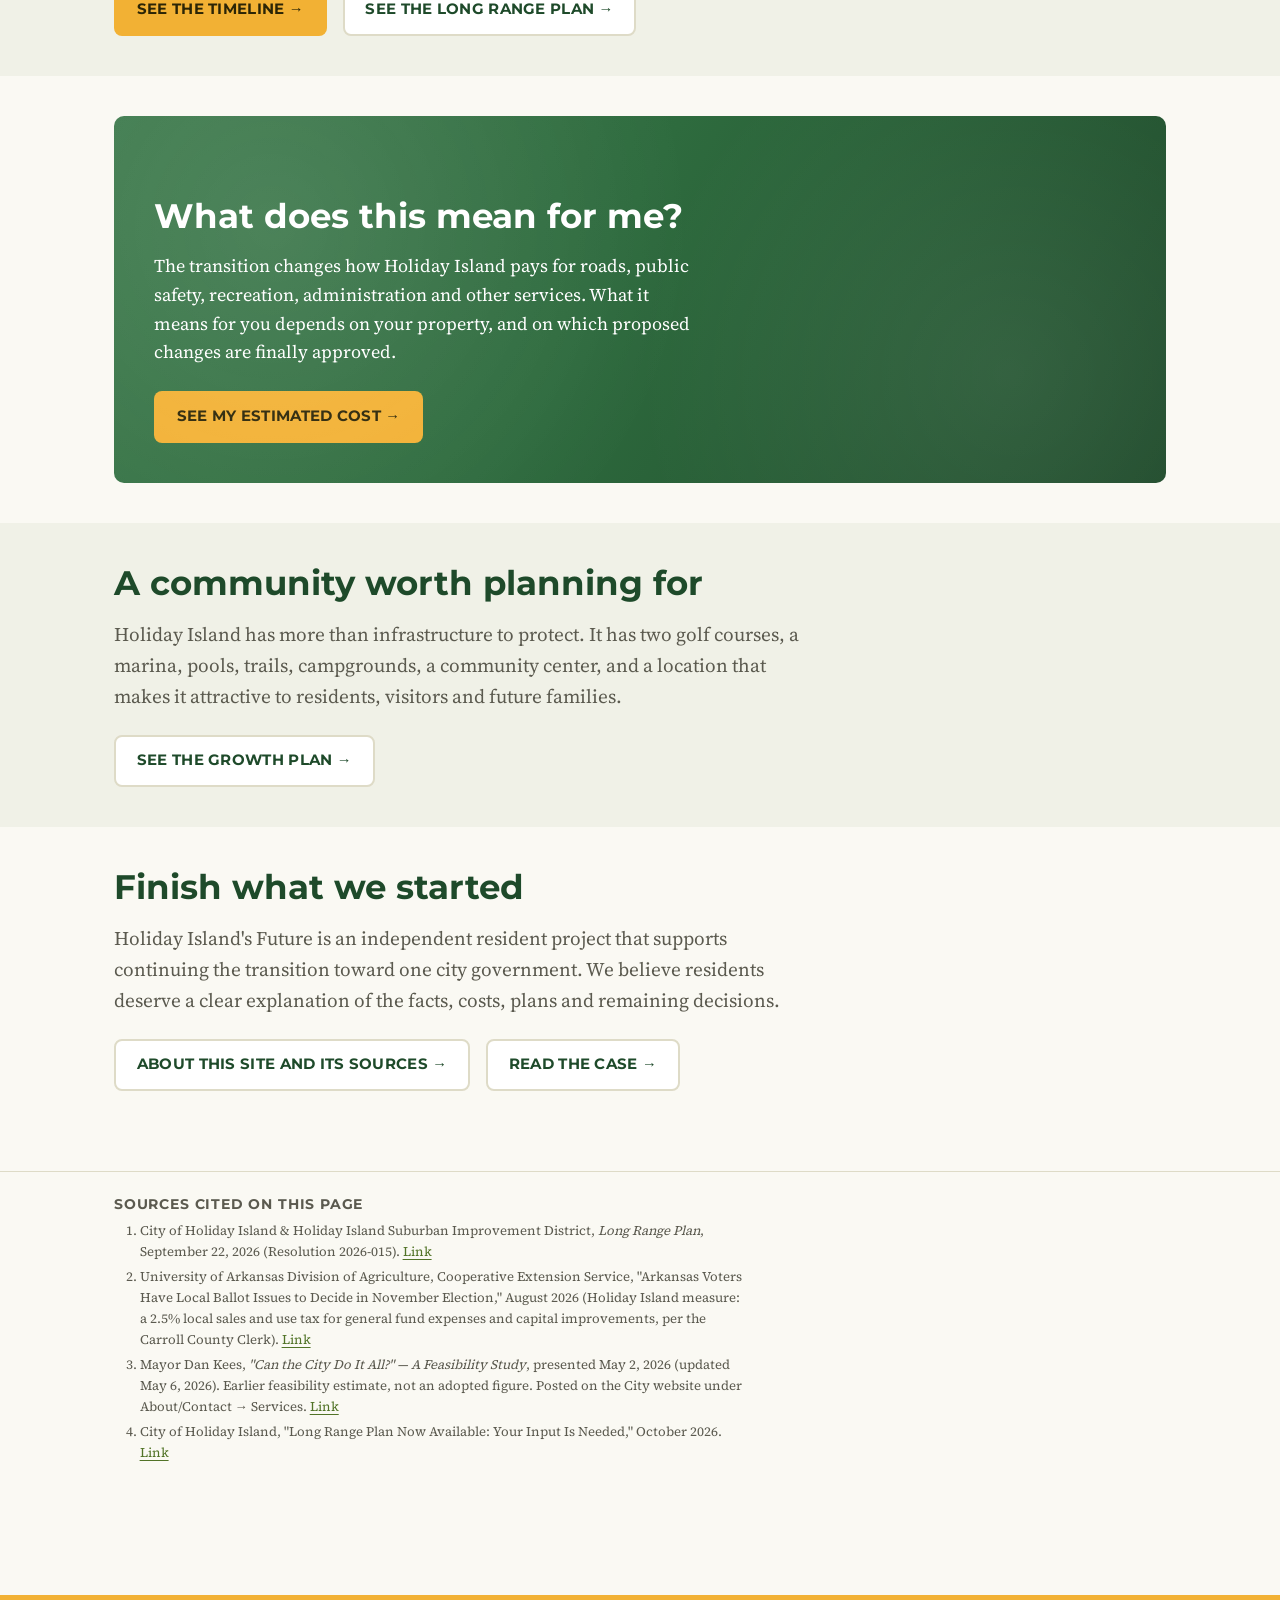
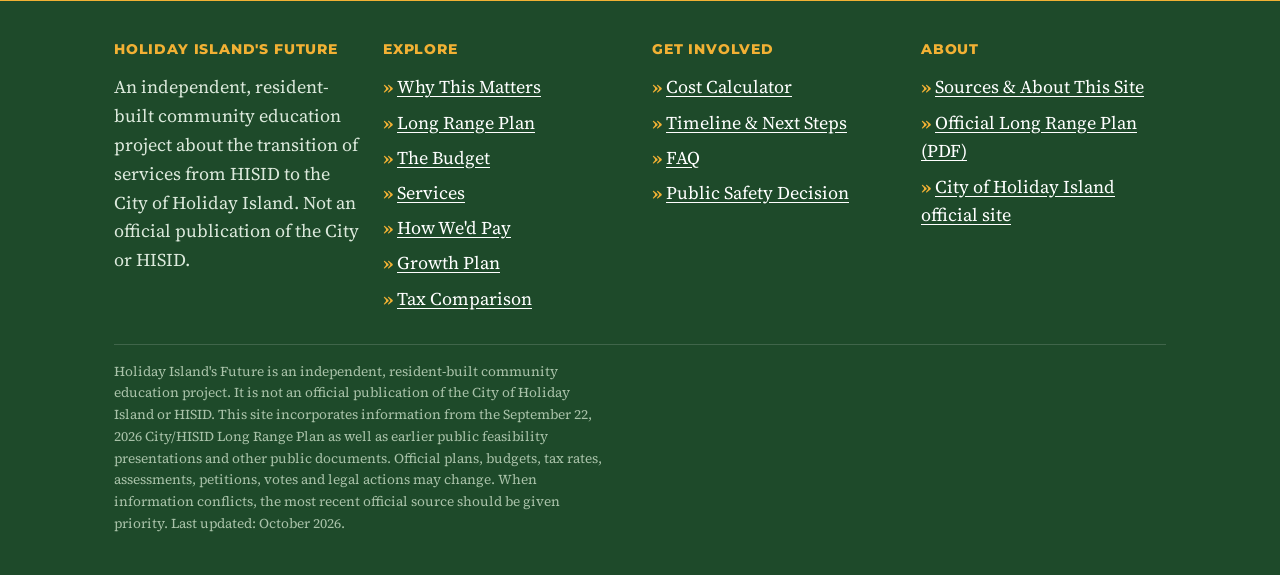
==== commit 5227eb30: "Show the whole hero illustration in the shorter home page banner The simplified introduction made th" ====
--- a/index.html
+++ b/index.html
@@ -41,11 +41,14 @@
 <main id="main">
 
   <section class="hero">
-    <svg class="hero-art" viewBox="0 0 1200 500" preserveAspectRatio="xMaxYMax slice" aria-hidden="true" focusable="false">
+    <svg class="hero-art" viewBox="0 0 1200 500" preserveAspectRatio="xMaxYMax meet" aria-hidden="true" focusable="false">
       <defs>
         <radialGradient id="hero-sun-glow" cx="50%" cy="50%" r="50%"><stop offset="0%" stop-color="#F2B134" stop-opacity="0.55"/><stop offset="100%" stop-color="#F2B134" stop-opacity="0"/></radialGradient>
         <linearGradient id="hero-lake" x1="0" y1="0" x2="0" y2="1"><stop offset="0%" stop-color="#7DB7AE"/><stop offset="100%" stop-color="#4C8B7F"/></linearGradient>
+        <linearGradient id="hero-fade-grad" x1="0" y1="0" x2="1" y2="0"><stop offset="0%" stop-color="#fff" stop-opacity="0"/><stop offset="45%" stop-color="#fff" stop-opacity="1"/></linearGradient>
+        <mask id="hero-fade" maskUnits="userSpaceOnUse" x="0" y="0" width="1200" height="500"><rect x="0" y="0" width="1200" height="500" fill="url(#hero-fade-grad)"/></mask>
       </defs>
+      <g mask="url(#hero-fade)">
       <circle cx="985" cy="150" r="150" fill="url(#hero-sun-glow)"/>
       <circle cx="985" cy="150" r="46" fill="#F2B134"/>
       <path d="M0,330 C140,300 260,318 400,292 C520,270 600,236 720,226 C840,216 900,262 1010,246 C1100,233 1150,206 1200,196 L1200,500 L0,500 Z" fill="#3D7A4C"/>
@@ -59,6 +62,7 @@
         <path d="M236,420 l15,-42 l-8,0 l12,-34 l-7,0 l11,-30 l11,30 l-7,0 l12,34 l-8,0 l15,42 Z"/>
         <path d="M300,418 l11,-32 l-6,0 l9,-26 l-5,0 l8,-22 l8,22 l-5,0 l9,26 l-6,0 l11,32 Z"/>
       </g>
+      </g>
     </svg>
     <div class="container">
       <h1>Holiday Island is at a fork in the road. Let's choose it on purpose.</h1>
--- a/assets/css/components.css
+++ b/assets/css/components.css
@@ -689,8 +689,6 @@
   width: 100%;
   height: 100%;
   pointer-events: none;
-  -webkit-mask-image: linear-gradient(to right, transparent 0%, rgba(0,0,0,0.25) 38%, #000 62%);
-  mask-image: linear-gradient(to right, transparent 0%, rgba(0,0,0,0.25) 38%, #000 62%);
 }
 .hero .container { position: relative; z-index: 1; }
 .hero .wave-divider { z-index: 1; }
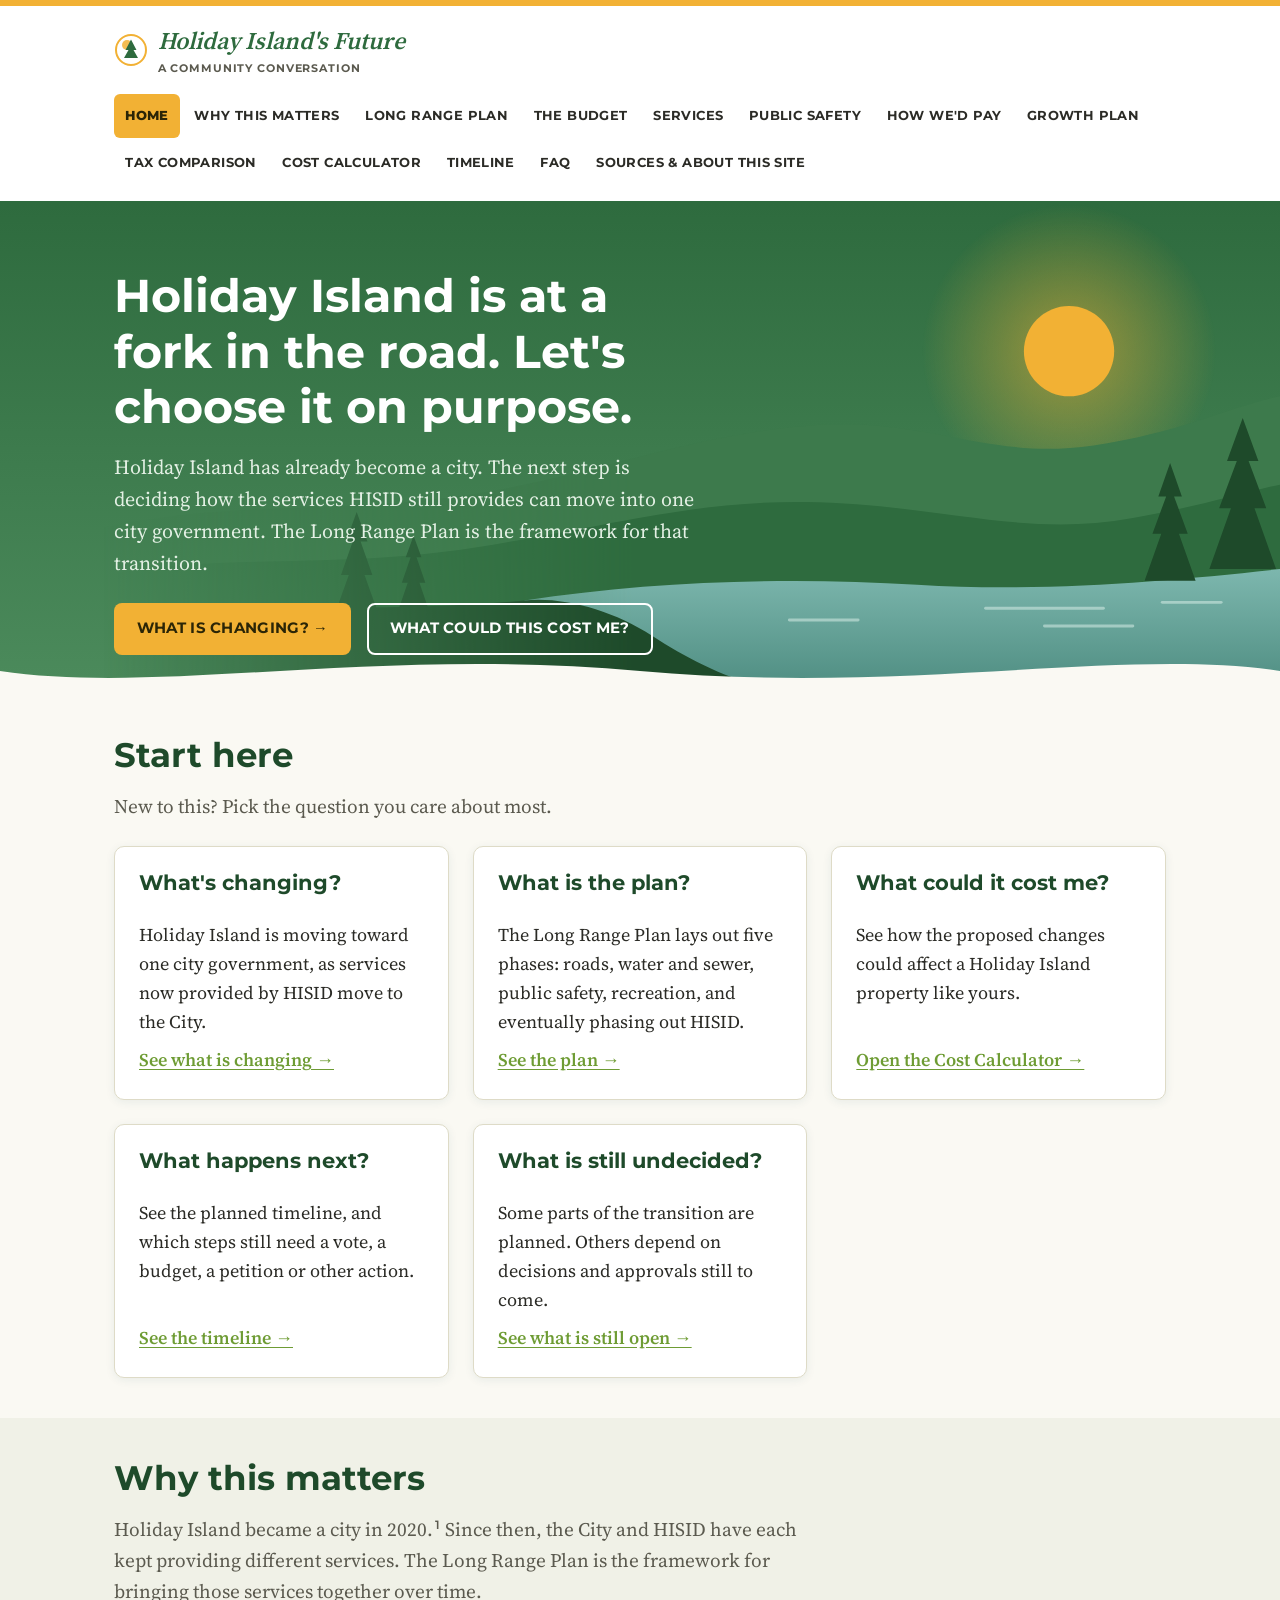
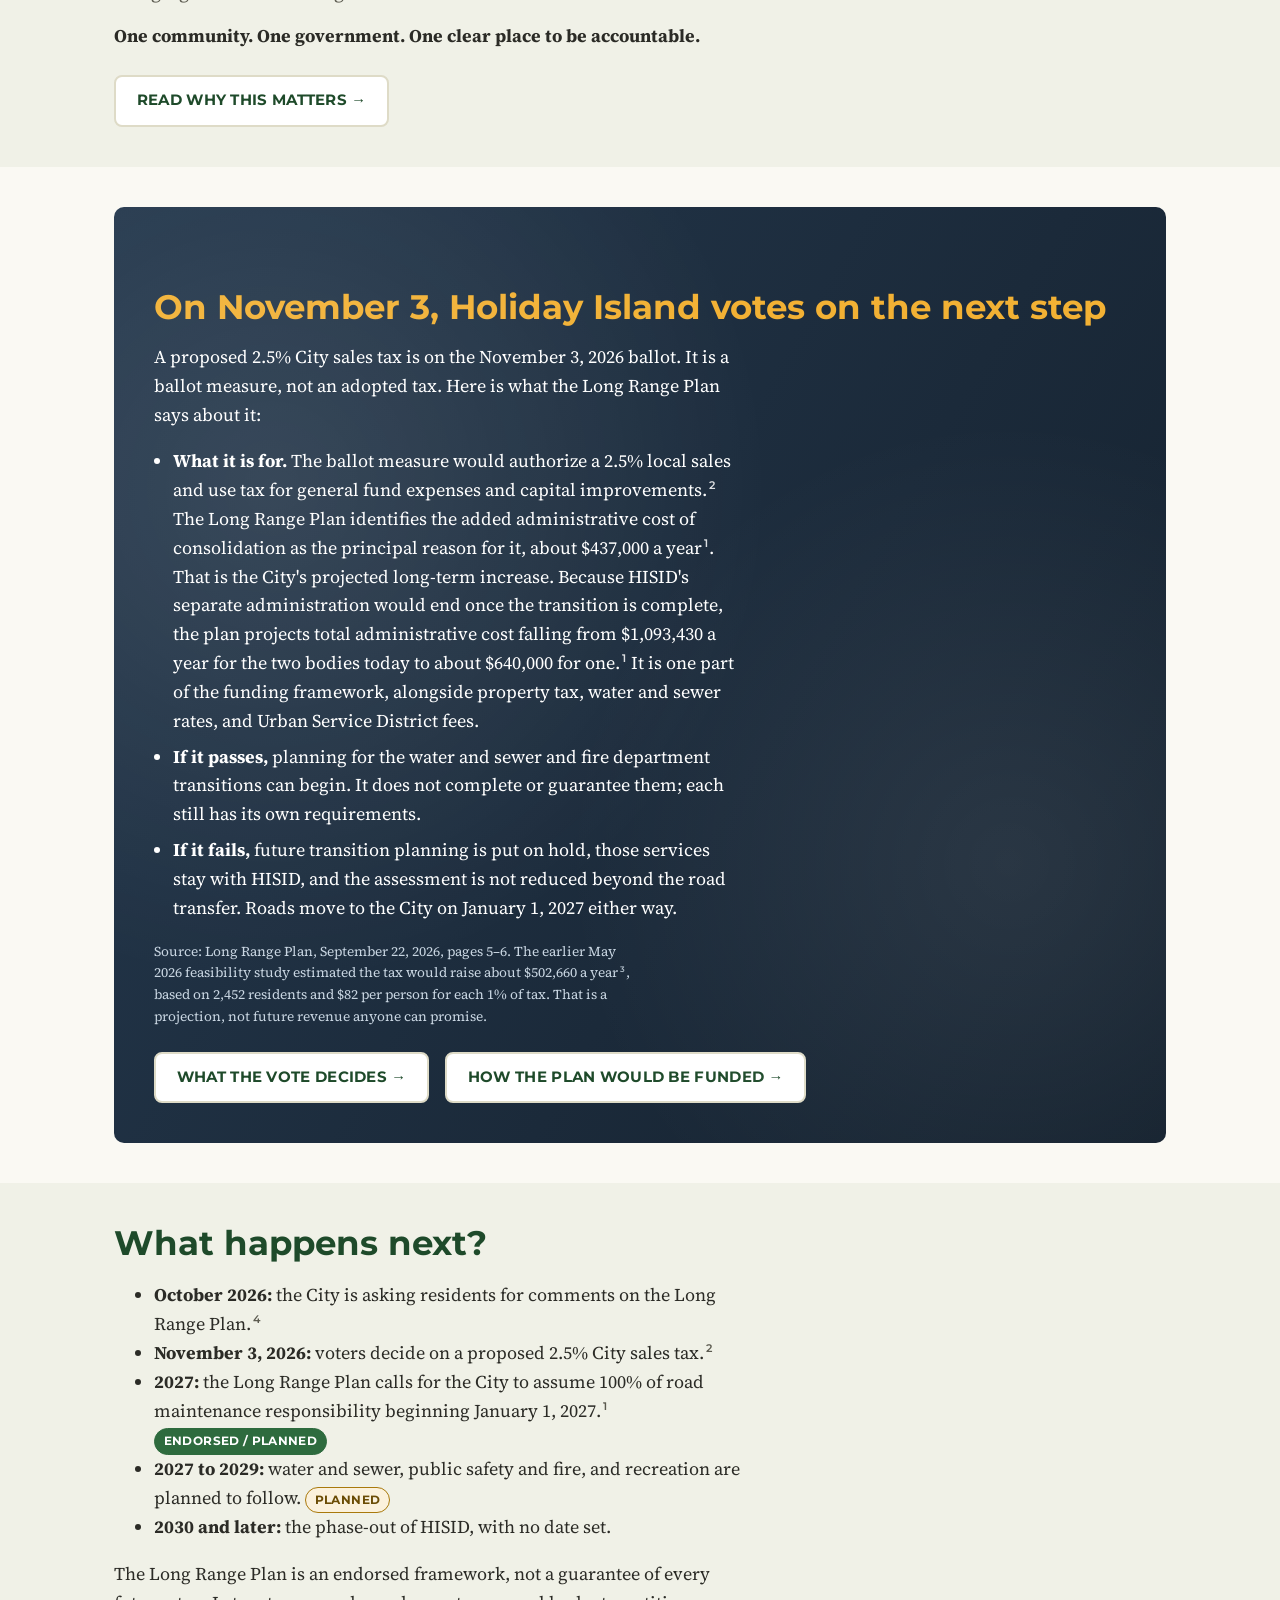
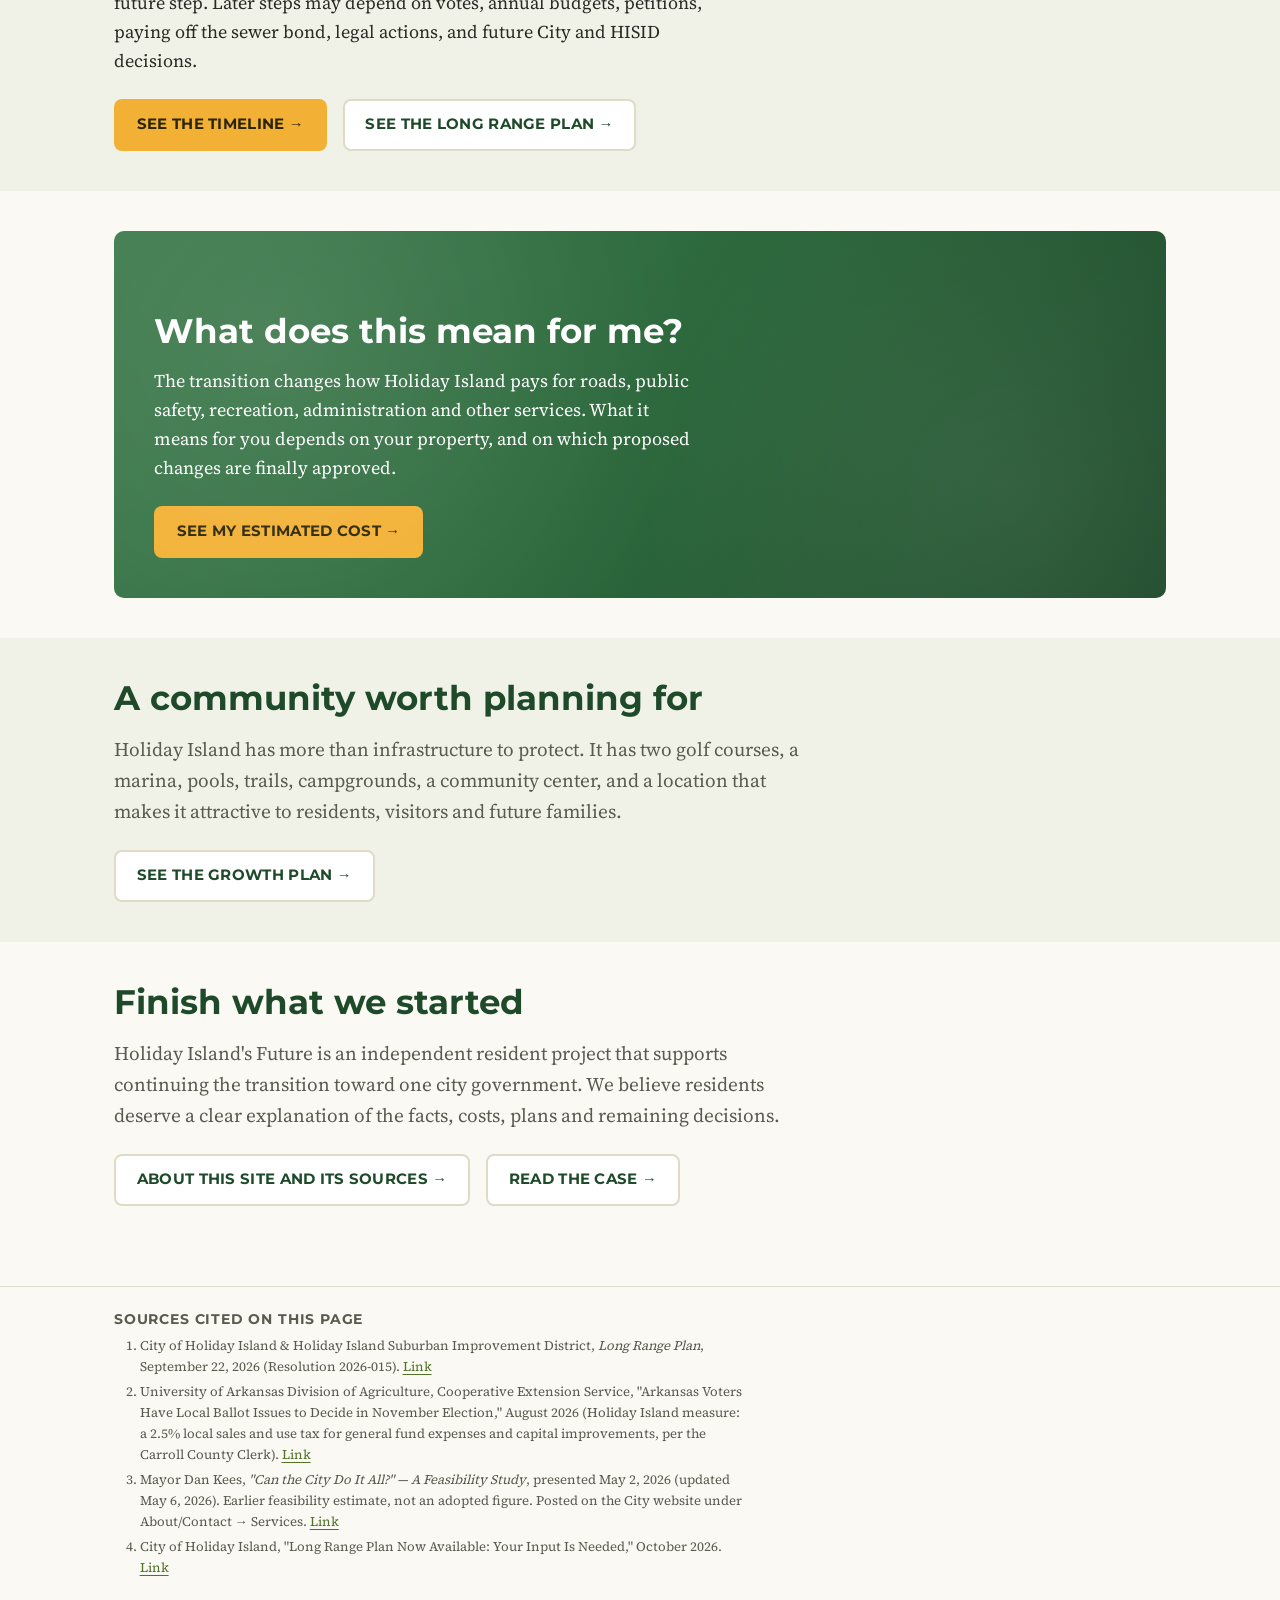
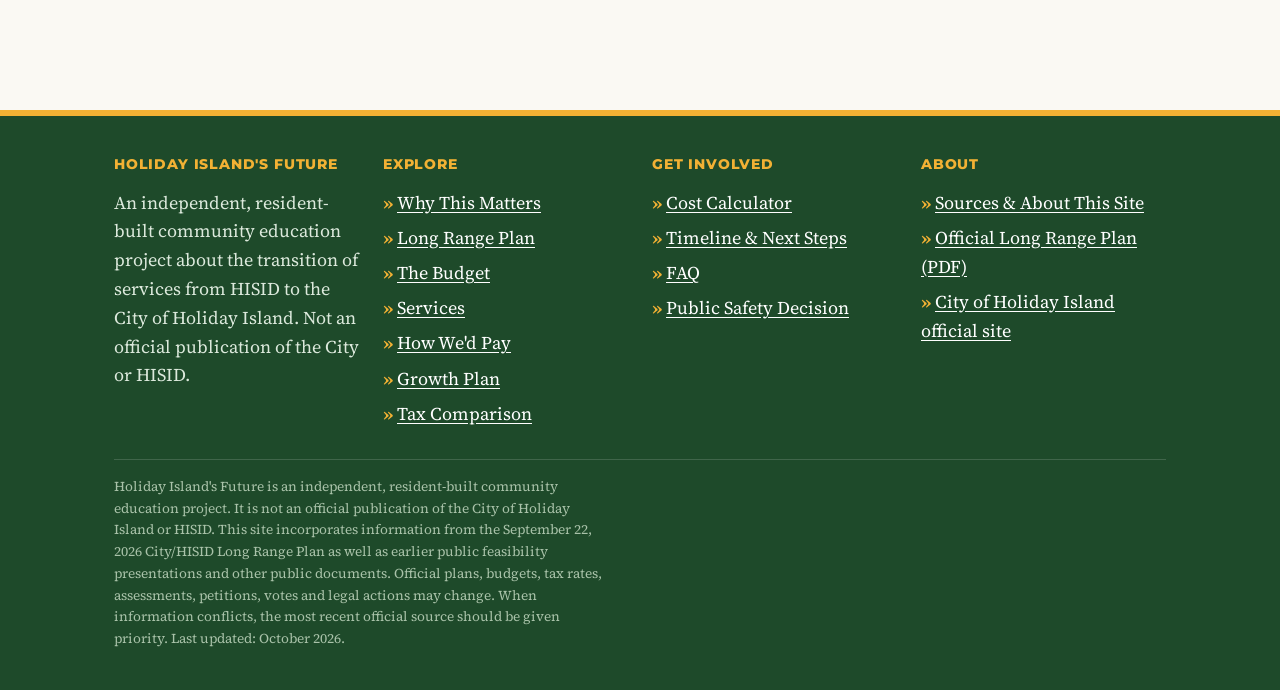
==== commit 9c2fe3d8: "Clarify the administrative cost figure and apply manual text edits - Home: explain that $437,000 is " ====
--- a/index.html
+++ b/index.html
@@ -126,7 +126,7 @@
         <h2>On November 3, Holiday Island votes on the next step</h2>
         <p style="max-width:65ch;">A proposed 2.5% City sales tax is on the November 3, 2026 ballot. It is a ballot measure, not an adopted tax. Here is what the Long Range Plan says about it:</p>
         <ul>
-          <li><strong>What it is for.</strong> The ballot measure would authorize a 2.5% local sales and use tax for general fund expenses and capital improvements.<sup class="cite" data-src="ballot"><a href="#ref-2" aria-label="Source 2">2</a></sup> The Long Range Plan identifies the added administrative cost of consolidation as the principal reason for it, about $437,000 a year<sup class="cite" data-src="lrp"><a href="#ref-1" aria-label="Source 1">1</a></sup>. It is one part of the funding framework, alongside property tax, water and sewer rates, and Urban Service District fees.</li>
+          <li><strong>What it is for.</strong> The ballot measure would authorize a 2.5% local sales and use tax for general fund expenses and capital improvements.<sup class="cite" data-src="ballot"><a href="#ref-2" aria-label="Source 2">2</a></sup> The Long Range Plan identifies the added administrative cost of consolidation as the principal reason for it, about $437,000 a year<sup class="cite" data-src="lrp"><a href="#ref-1" aria-label="Source 1">1</a></sup>. That is the City's projected long-term increase. Because HISID's separate administration would end once the transition is complete, the plan projects total administrative cost falling from $1,093,430 a year for the two bodies today to about $640,000 for one.<sup class="cite" data-src="lrp"><a href="#ref-1" aria-label="Source 1">1</a></sup> It is one part of the funding framework, alongside property tax, water and sewer rates, and Urban Service District fees.</li>
           <li><strong>If it passes,</strong> planning for the water and sewer and fire department transitions can begin. It does not complete or guarantee them; each still has its own requirements.</li>
           <li><strong>If it fails,</strong> future transition planning is put on hold, those services stay with HISID, and the assessment is not reduced beyond the road transfer. Roads move to the City on January 1, 2027 either way.</li>
         </ul>
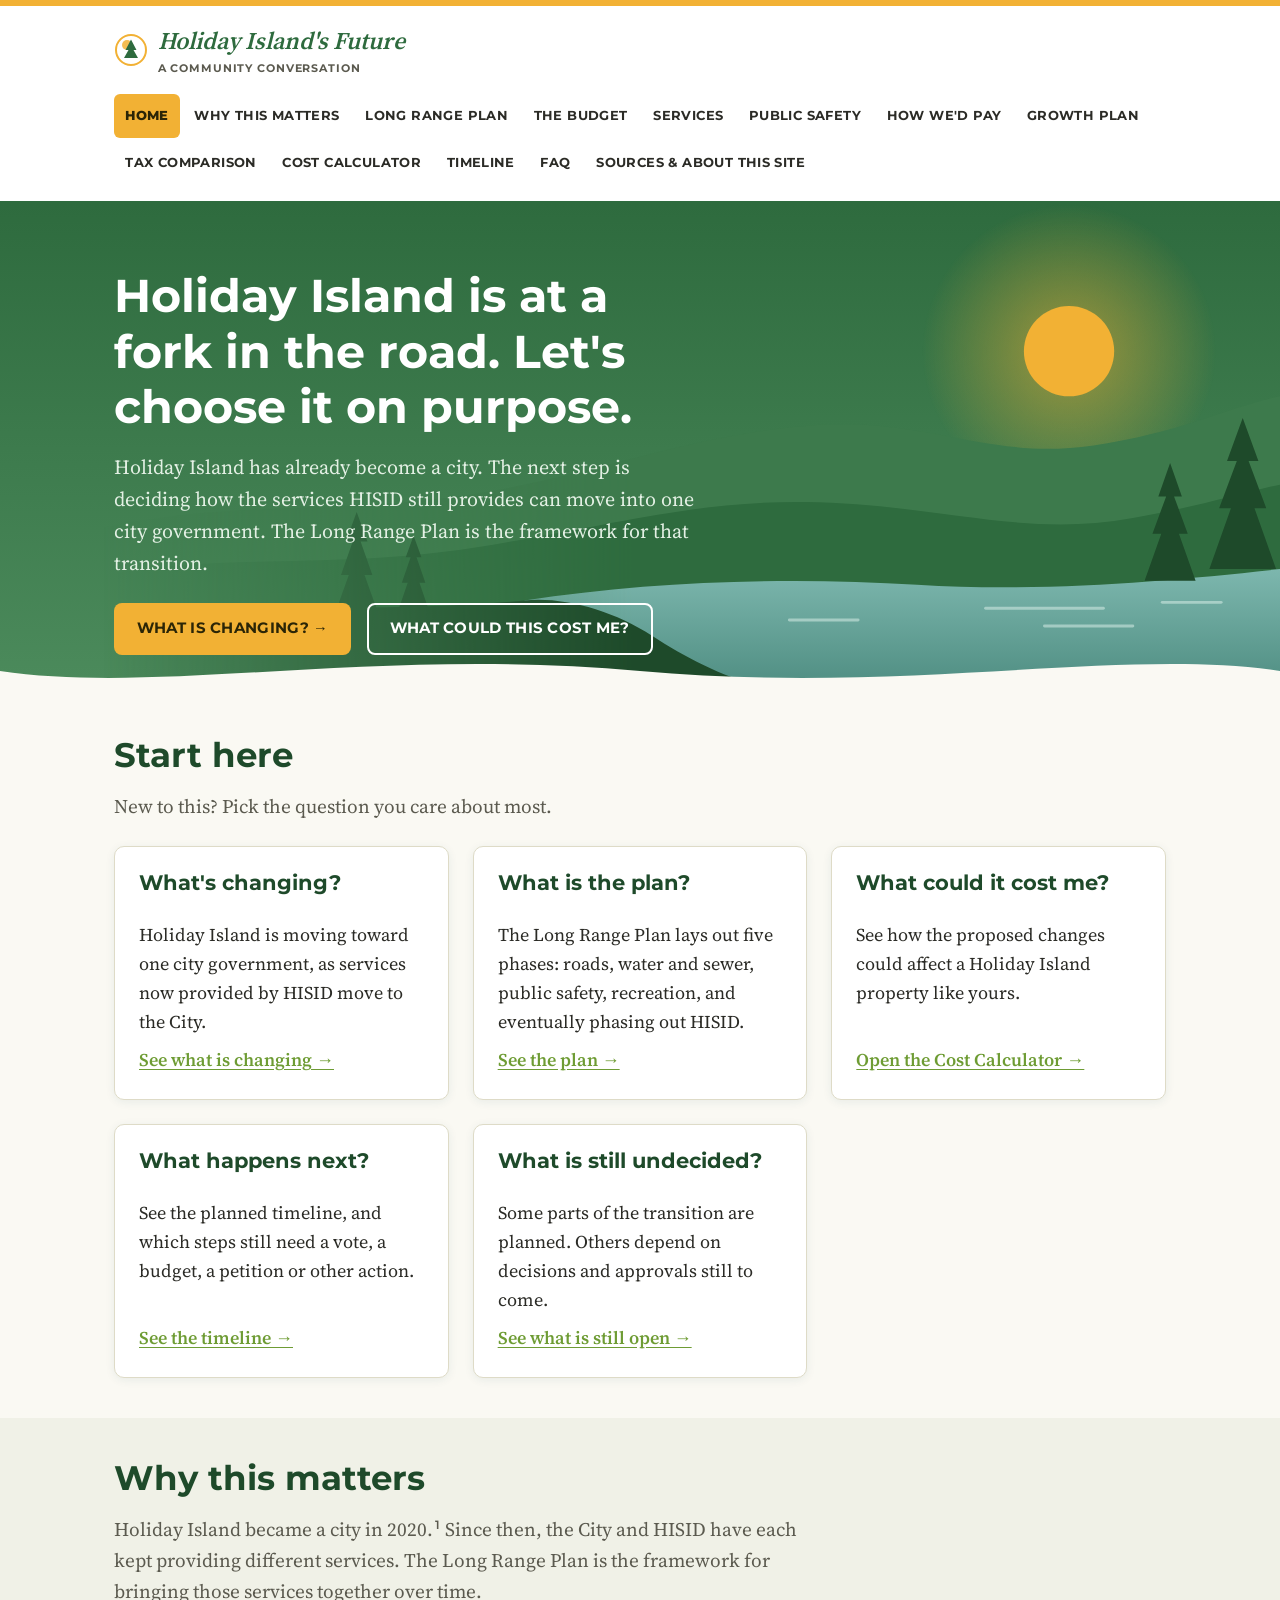
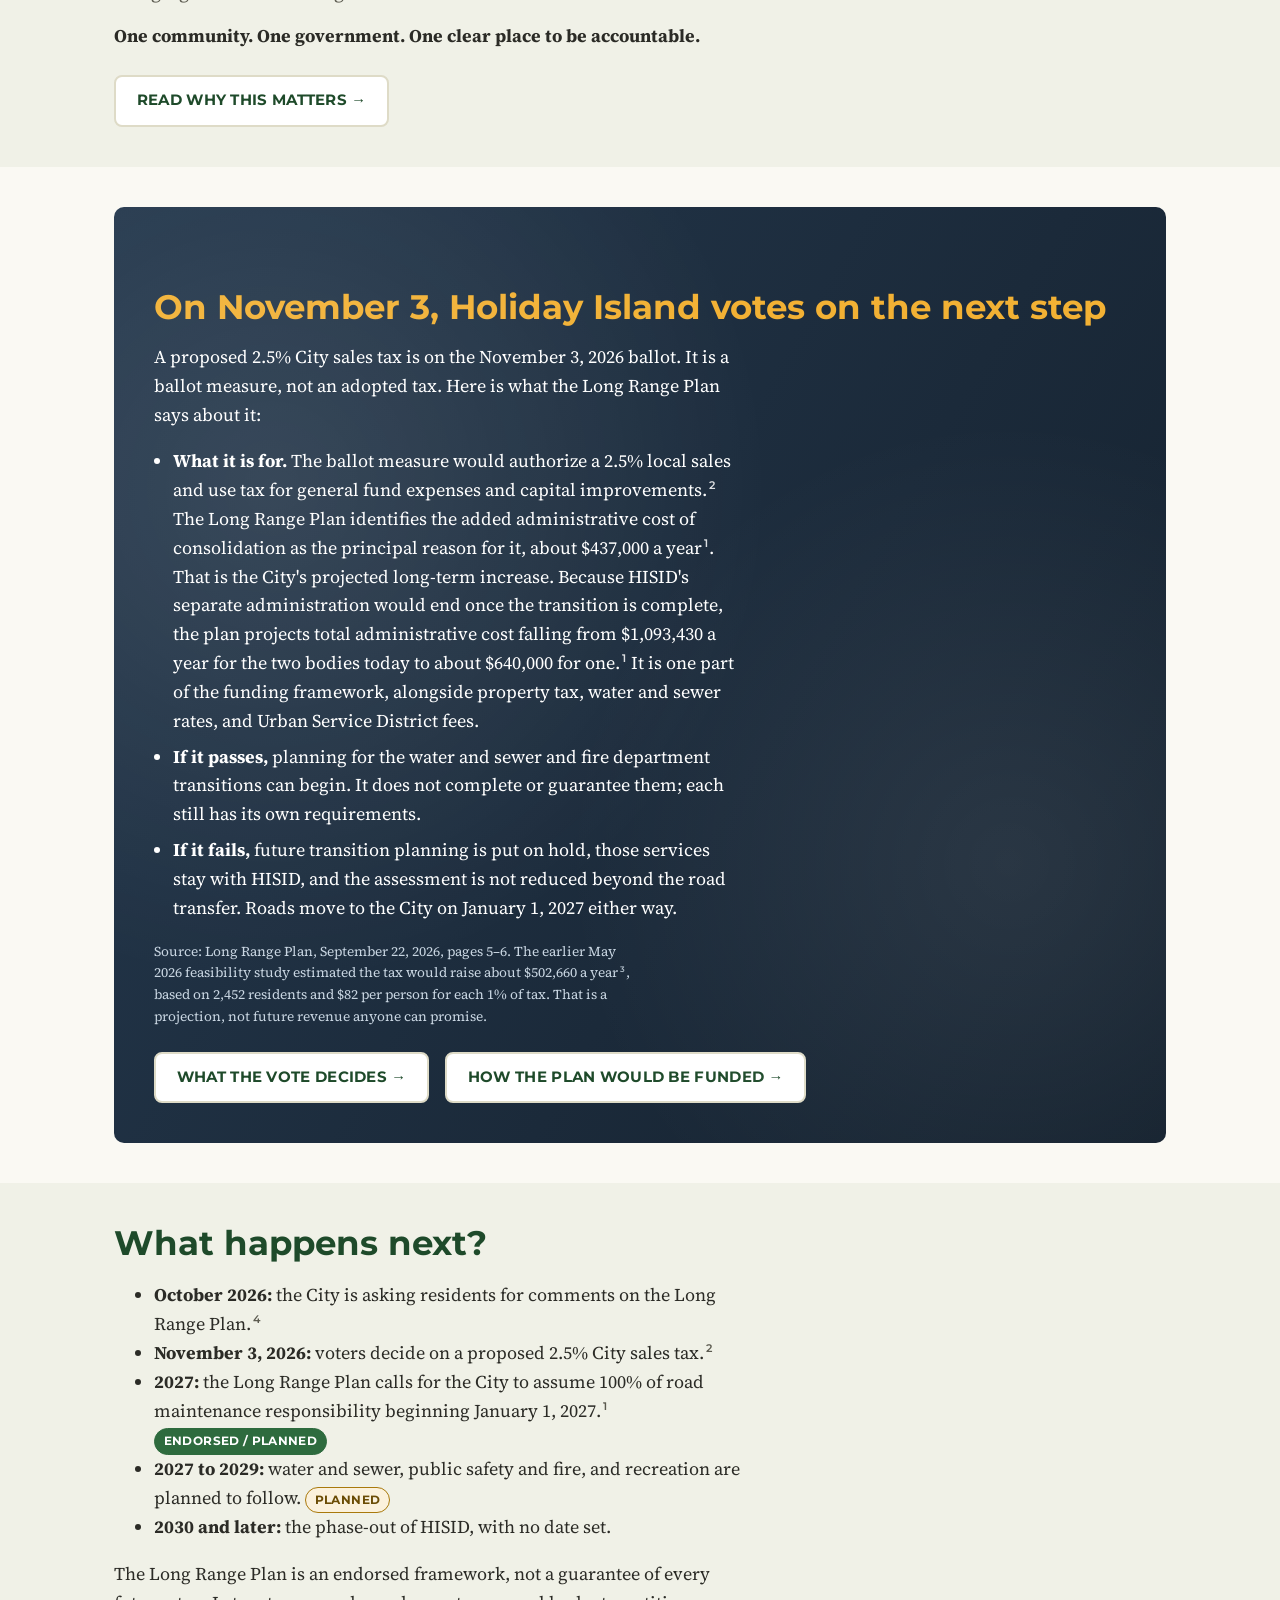
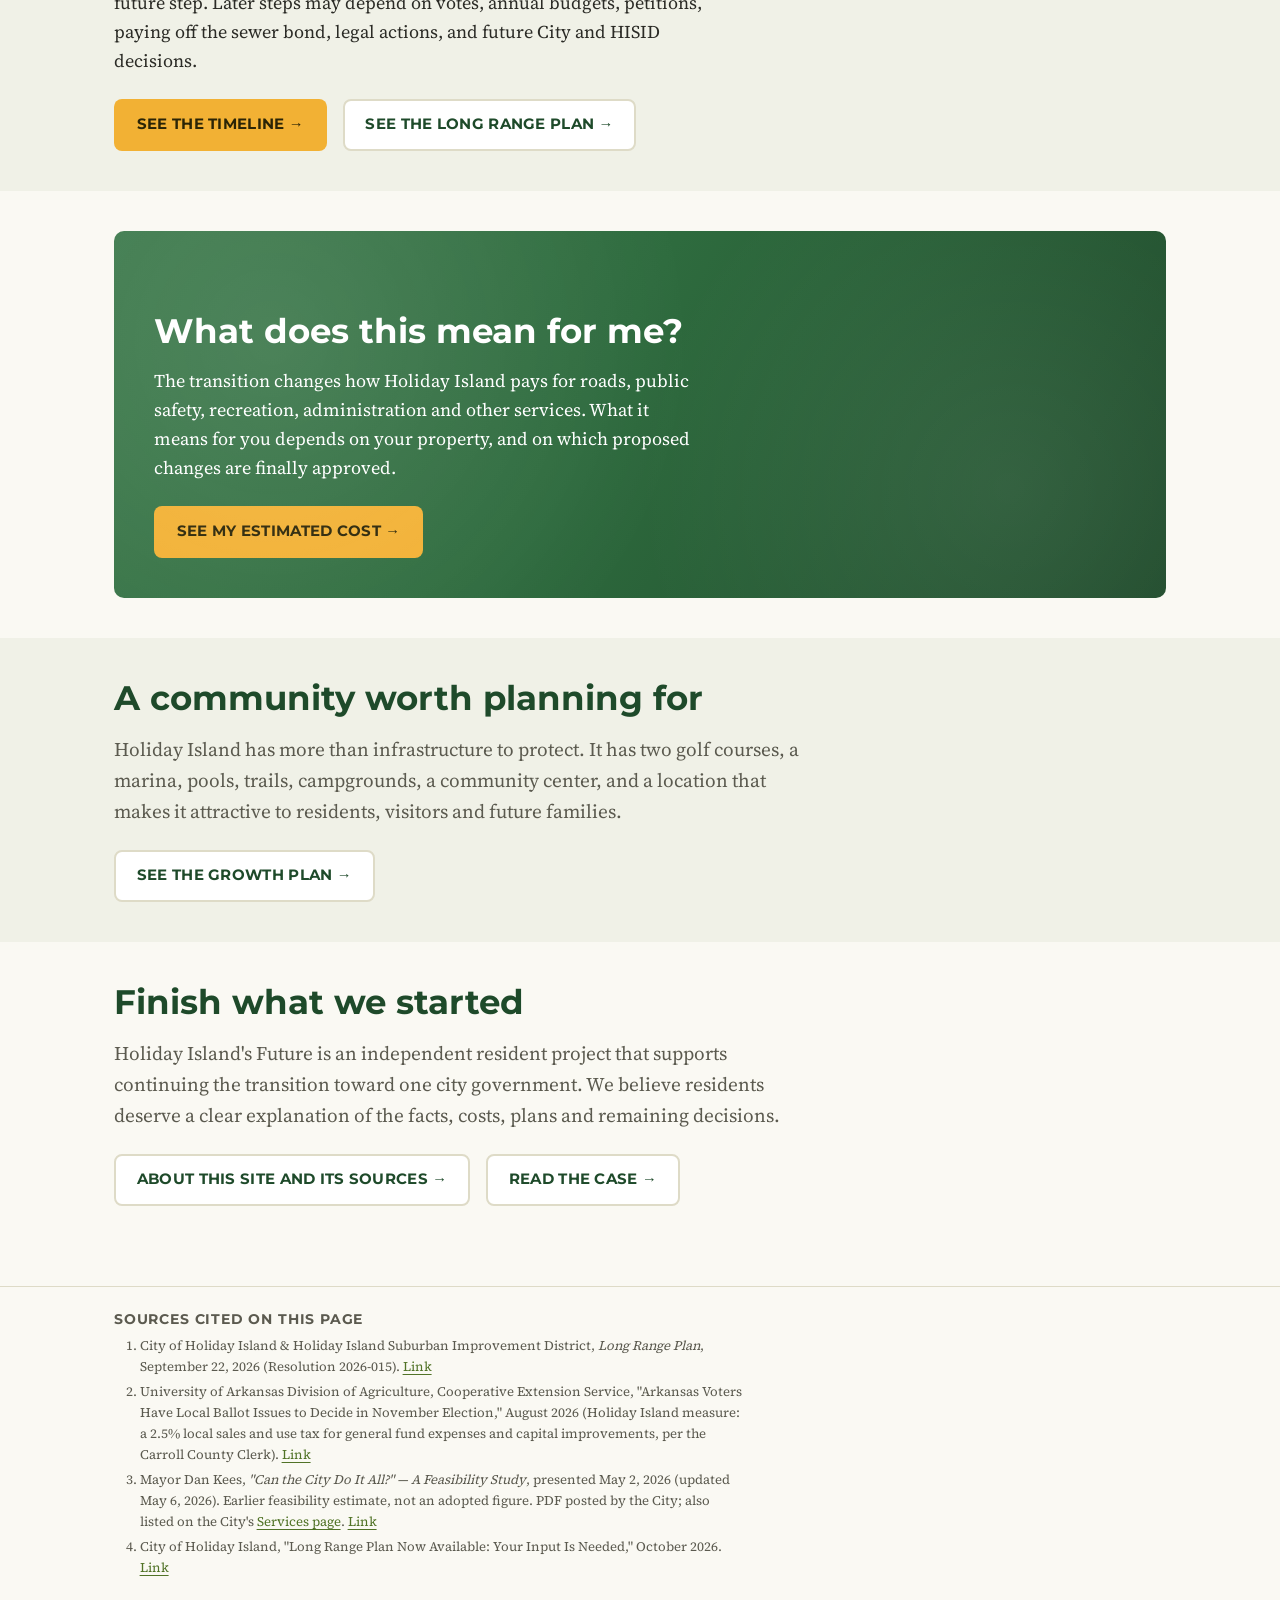
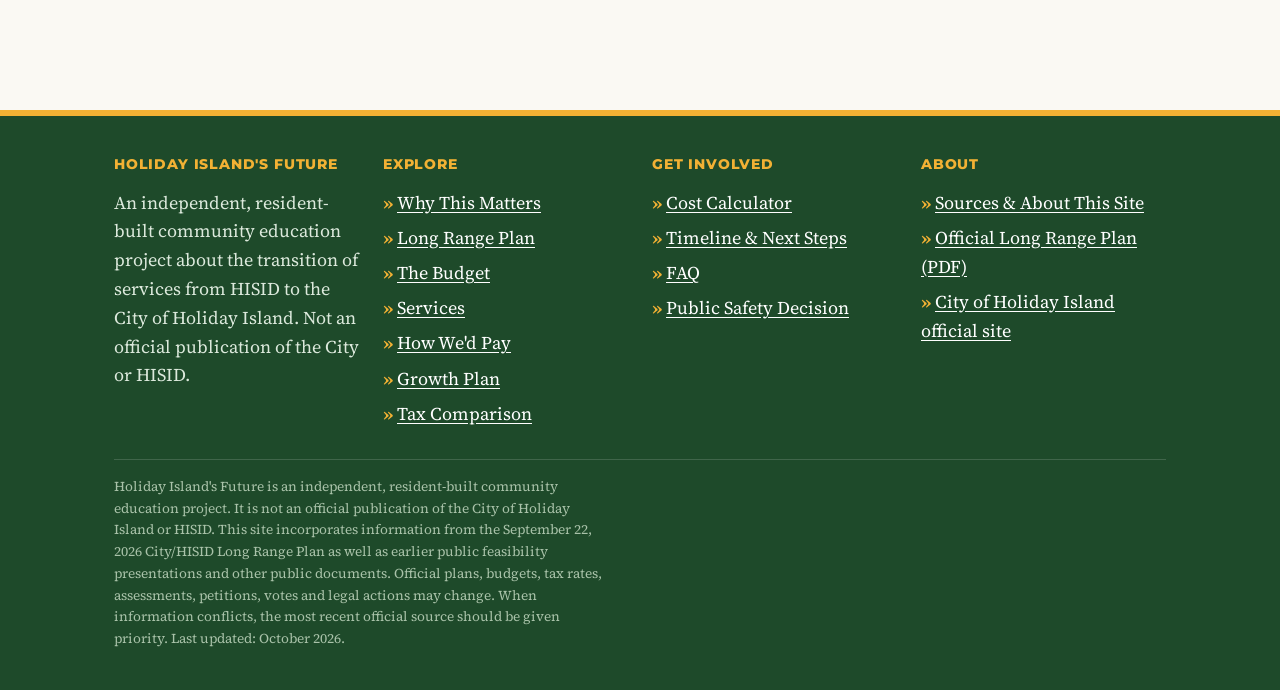
==== commit 50a182bb: "Link directly to the May and July source presentations The May 2 feasibility study now links to the " ====
--- a/index.html
+++ b/index.html
@@ -197,7 +197,7 @@
       <ol>
         <li id="ref-1">City of Holiday Island &amp; Holiday Island Suburban Improvement District, <em>Long Range Plan</em>, September 22, 2026 (Resolution 2026-015). <a href="https://drive.google.com/file/d/1ul3-1l40UpRCqN19zxTP7dAHxp4odrPl/view" target="_blank" rel="noopener">Link</a></li>
         <li id="ref-2">University of Arkansas Division of Agriculture, Cooperative Extension Service, "Arkansas Voters Have Local Ballot Issues to Decide in November Election," August 2026 (Holiday Island measure: a 2.5% local sales and use tax for general fund expenses and capital improvements, per the Carroll County Clerk). <a href="https://www.uaex.uada.edu/business-communities/ced-blog/posts/2026/august/arkansas-voters-have-local-ballot-issues-to-decide-in-november-2026-election.aspx" target="_blank" rel="noopener">Link</a></li>
-        <li id="ref-3">Mayor Dan Kees, <em>"Can the City Do It All?" — A Feasibility Study</em>, presented May 2, 2026 (updated May 6, 2026). Earlier feasibility estimate, not an adopted figure. Posted on the City website under About/Contact → Services. <a href="https://www.cityofholidayisland.com/services-1" target="_blank" rel="noopener">Link</a></li>
+        <li id="ref-3">Mayor Dan Kees, <em>"Can the City Do It All?" — A Feasibility Study</em>, presented May 2, 2026 (updated May 6, 2026). Earlier feasibility estimate, not an adopted figure. PDF posted by the City; also listed on the City's <a href="https://www.cityofholidayisland.com/services-1" target="_blank" rel="noopener">Services page</a>. <a href="https://drive.google.com/file/d/1cW_t89j97DmD1tYG5C-fjrrJwmnLW6jU/view" target="_blank" rel="noopener">Link</a></li>
         <li id="ref-4">City of Holiday Island, "Long Range Plan Now Available: Your Input Is Needed," October 2026. <a href="https://www.cityofholidayisland.com/post/long-range-plan-now-available-your-input-is-needed" target="_blank" rel="noopener">Link</a></li>
       </ol>
     </div>
--- a/assets/css/components.css
+++ b/assets/css/components.css
@@ -794,6 +794,36 @@
   color: var(--color-text);
 }
 
+/* ---------- Feedback form (About page) ---------- */
+.feedback-form { max-width: var(--measure); }
+
+.feedback-form input[type="text"],
+.feedback-form input[type="email"],
+.feedback-form textarea {
+  width: 100%;
+  max-width: 320px;
+  padding: 0.65rem 0.7rem;
+  font: inherit;
+  font-size: 1rem;
+  border: 1px solid var(--color-border);
+  border-radius: 8px;
+  min-height: 44px;
+  background: #fff;
+  color: var(--color-text);
+}
+.feedback-form textarea { max-width: 100%; resize: vertical; }
+.feedback-form textarea:focus-visible {
+  outline: 3px solid var(--color-accent);
+  outline-offset: 2px;
+}
+.feedback-form .optional { font-weight: 400; color: var(--color-text-muted); }
+.feedback-form .feedback-trap { display: none; }
+.feedback-form button.btn { font-size: 1rem; cursor: pointer; }
+.feedback-form button[disabled] { opacity: 0.6; cursor: default; }
+.feedback-status { margin: var(--space-2) 0 0; font-weight: 600; min-height: 1.5em; }
+.feedback-status.is-ok { color: var(--color-good); }
+.feedback-status.is-error { color: var(--color-warn); }
+
 .radio-row {
   display: flex;
   gap: var(--space-3);
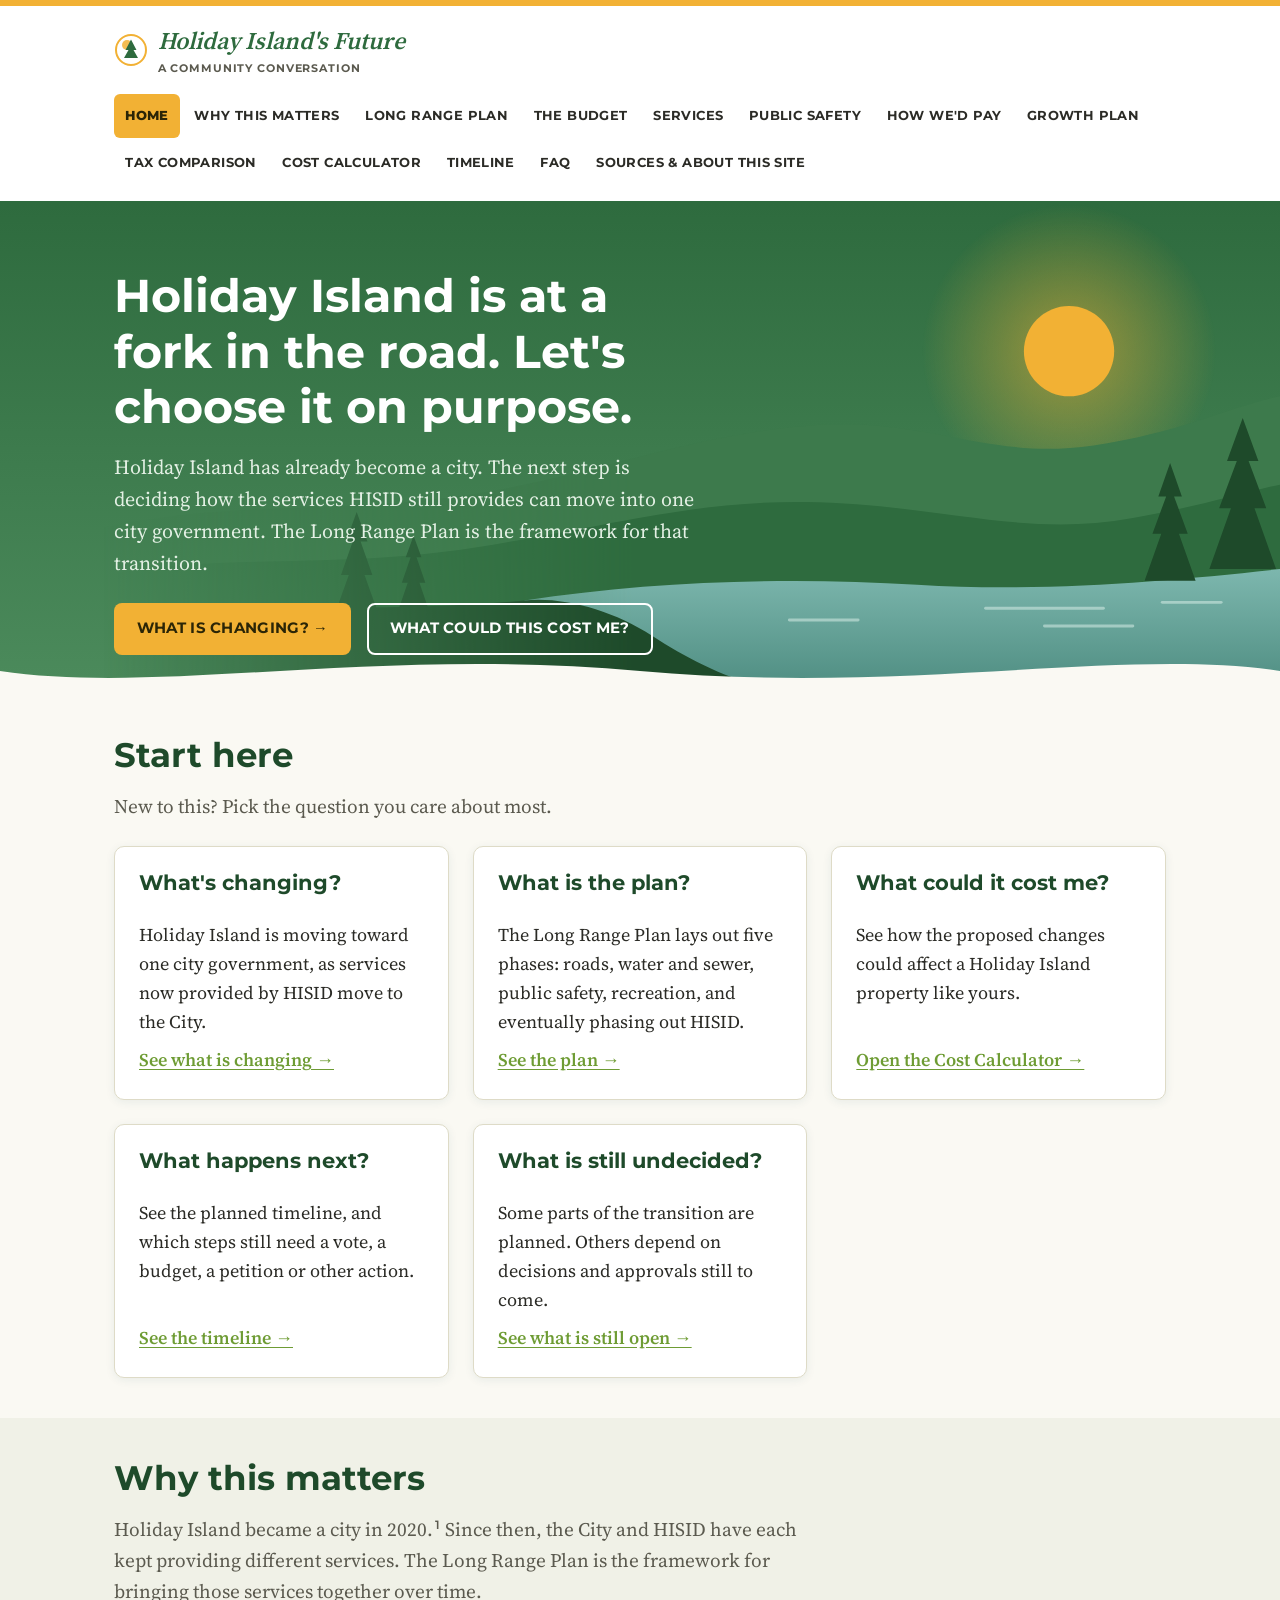
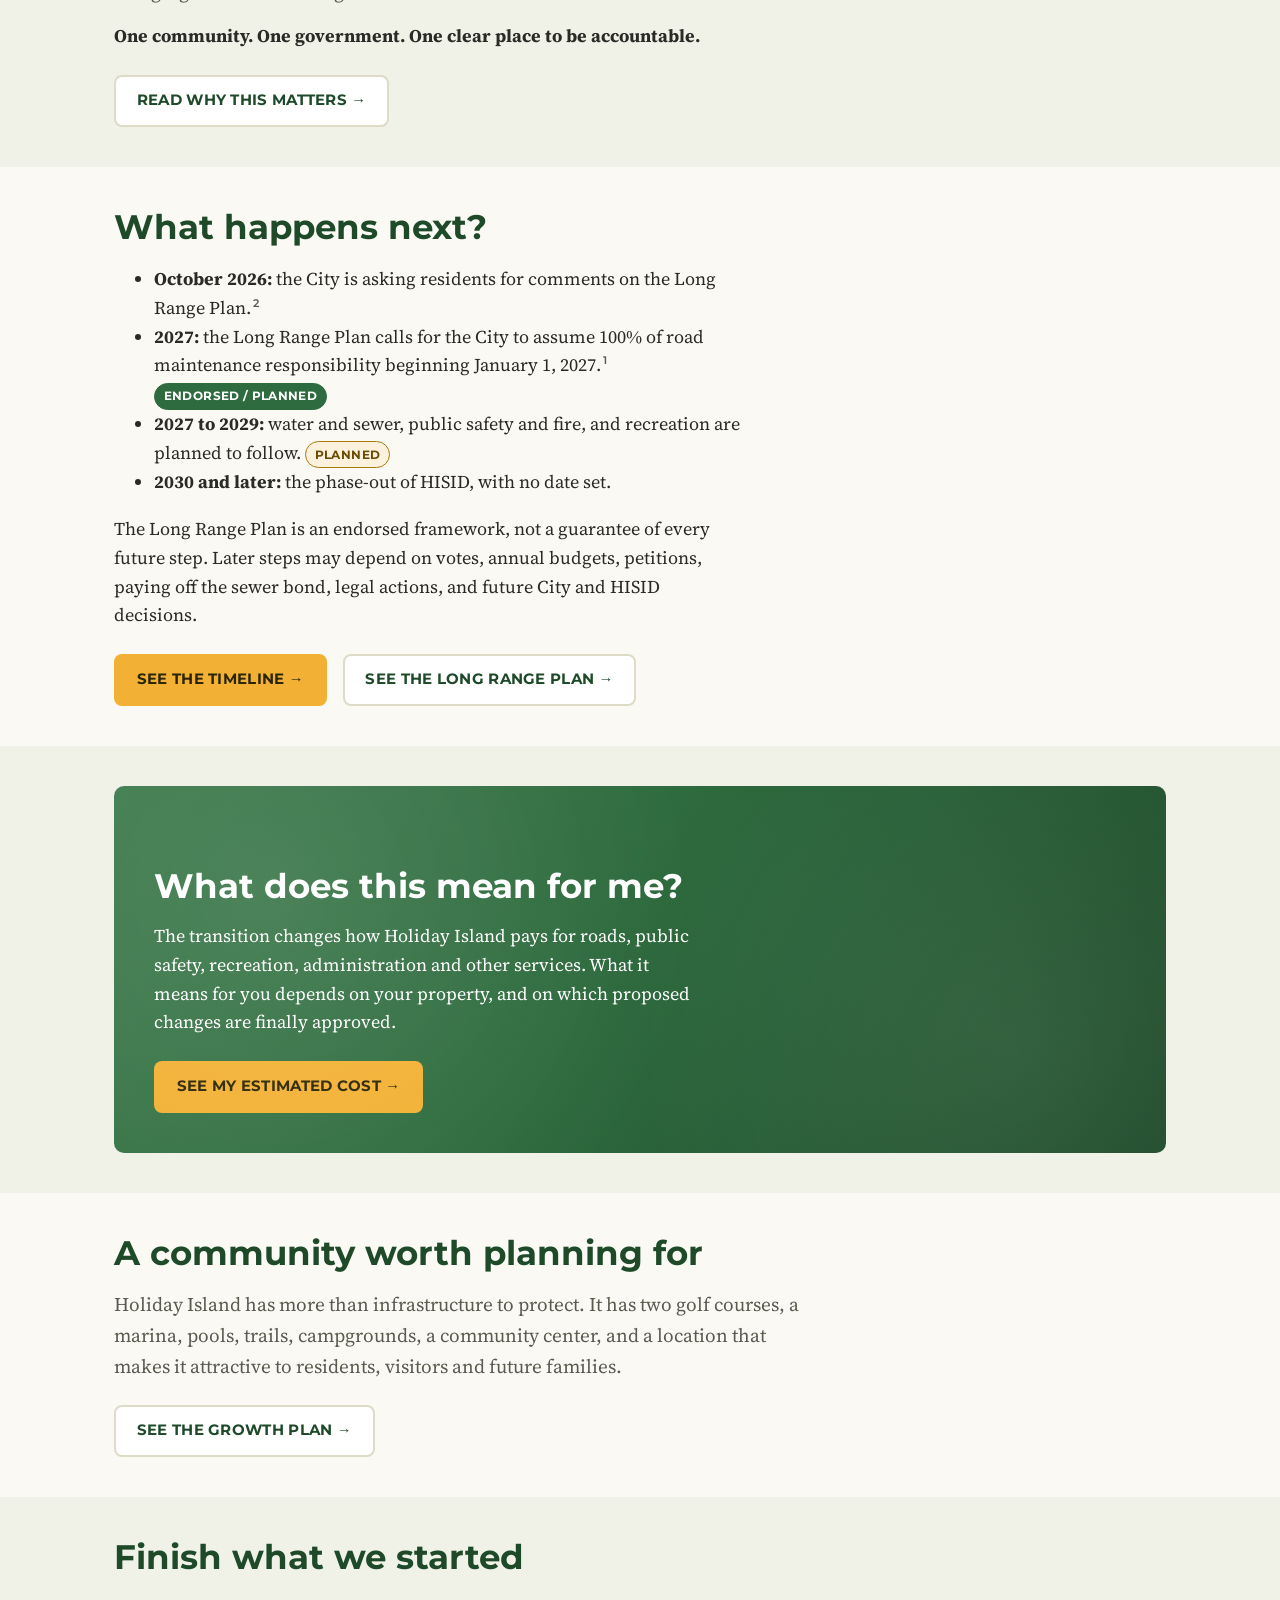
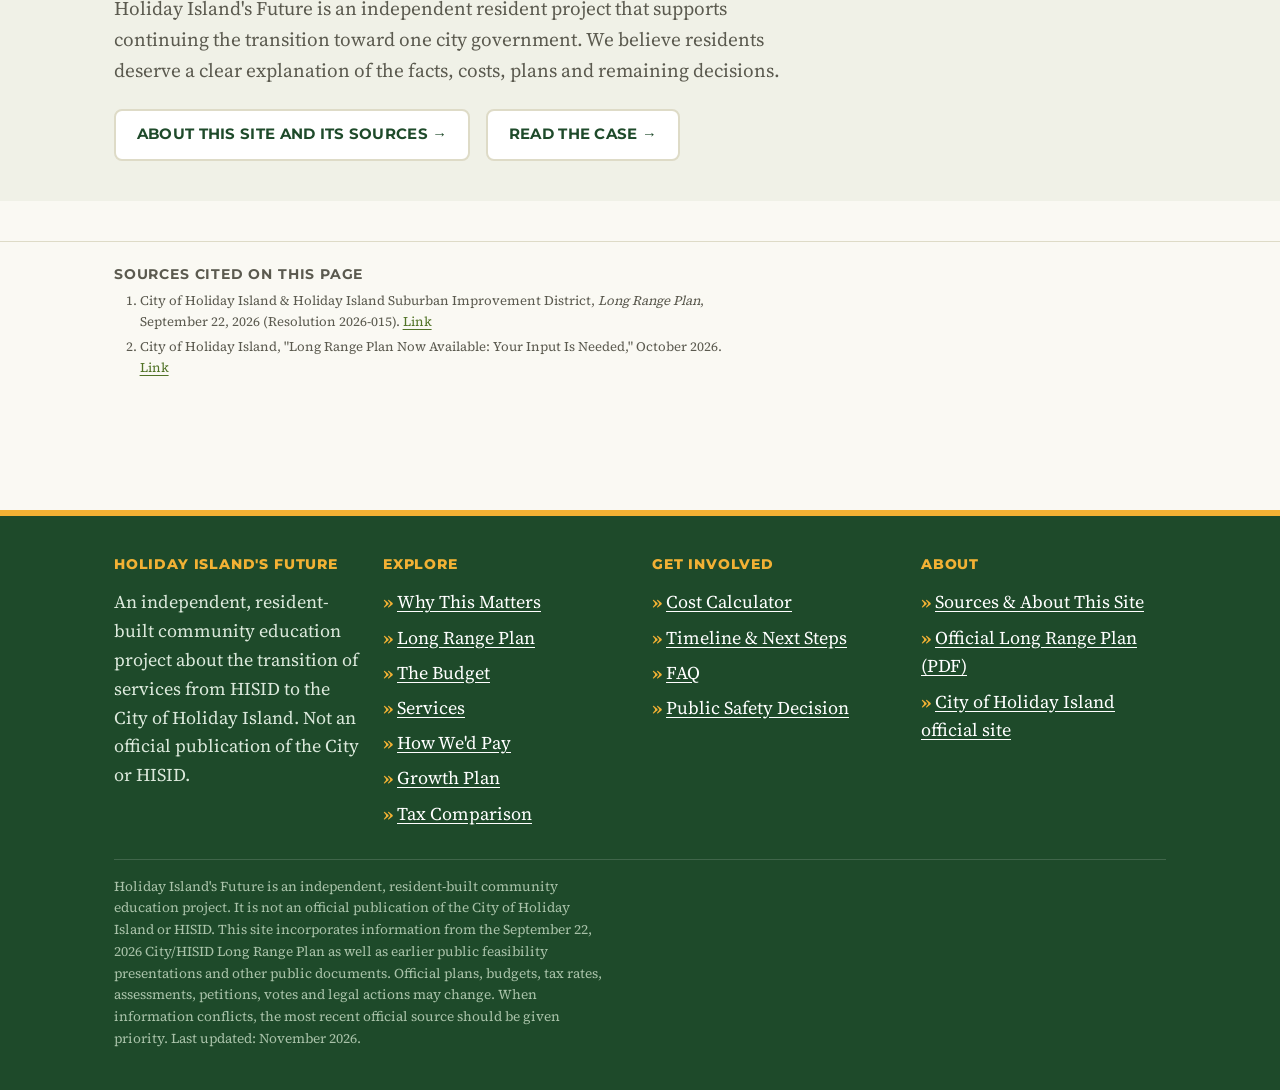
==== commit 2caa1153: "Remove the November 3 sales-tax vote and dependencies on the tax The 2.5% City sales tax did not pas" ====
--- a/index.html
+++ b/index.html
@@ -36,6 +36,7 @@
     </nav>
   </div>
 </header>
+<script src="assets/js/mobile.js"></script>
 <noscript><div class="noscript-note">JavaScript is off in your browser. Every page here still works — only the interactive Cost Calculator needs JavaScript to compute your results.</div></noscript>
 
 <main id="main">
@@ -120,31 +121,11 @@
     </div>
   </section>
 
-  <section class="section" id="vote">
-    <div class="container">
-      <div class="vote-band">
-        <h2>On November 3, Holiday Island votes on the next step</h2>
-        <p style="max-width:65ch;">A proposed 2.5% City sales tax is on the November 3, 2026 ballot. It is a ballot measure, not an adopted tax. Here is what the Long Range Plan says about it:</p>
-        <ul>
-          <li><strong>What it is for.</strong> The ballot measure would authorize a 2.5% local sales and use tax for general fund expenses and capital improvements.<sup class="cite" data-src="ballot"><a href="#ref-2" aria-label="Source 2">2</a></sup> The Long Range Plan identifies the added administrative cost of consolidation as the principal reason for it, about $437,000 a year<sup class="cite" data-src="lrp"><a href="#ref-1" aria-label="Source 1">1</a></sup>. That is the City's projected long-term increase. Because HISID's separate administration would end once the transition is complete, the plan projects total administrative cost falling from $1,093,430 a year for the two bodies today to about $640,000 for one.<sup class="cite" data-src="lrp"><a href="#ref-1" aria-label="Source 1">1</a></sup> It is one part of the funding framework, alongside property tax, water and sewer rates, and Urban Service District fees.</li>
-          <li><strong>If it passes,</strong> planning for the water and sewer and fire department transitions can begin. It does not complete or guarantee them; each still has its own requirements.</li>
-          <li><strong>If it fails,</strong> future transition planning is put on hold, those services stay with HISID, and the assessment is not reduced beyond the road transfer. Roads move to the City on January 1, 2027 either way.</li>
-        </ul>
-        <p class="source-note">Source: Long Range Plan, September 22, 2026, pages 5–6. The earlier May 2026 feasibility study estimated the tax would raise about $502,660 a year<sup class="cite" data-src="may"><a href="#ref-3" aria-label="Source 3">3</a></sup>, based on 2,452 residents and $82 per person for each 1% of tax. That is a projection, not future revenue anyone can promise.</p>
-        <div class="hero-actions">
-          <a class="btn btn-quiet" href="timeline.html#vote">What the vote decides →</a>
-          <a class="btn btn-quiet" href="funding.html">How the plan would be funded →</a>
-        </div>
-      </div>
-    </div>
-  </section>
-
-  <section class="section section--alt" id="next">
+  <section class="section" id="next">
     <div class="container">
       <h2 style="margin-top:0;">What happens next?</h2>
       <ul>
-        <li><strong>October 2026:</strong> the City is asking residents for comments on the Long Range Plan.<sup class="cite" data-src="ann"><a href="#ref-4" aria-label="Source 4">4</a></sup></li>
-        <li><strong>November 3, 2026:</strong> voters decide on a proposed 2.5% City sales tax.<sup class="cite" data-src="ballot"><a href="#ref-2" aria-label="Source 2">2</a></sup></li>
+        <li><strong>October 2026:</strong> the City is asking residents for comments on the Long Range Plan.<sup class="cite" data-src="ann"><a href="#ref-2" aria-label="Source 2">2</a></sup></li>
         <li><strong>2027:</strong> the Long Range Plan calls for the City to assume 100% of road maintenance responsibility beginning January 1, 2027.<sup class="cite" data-src="lrp"><a href="#ref-1" aria-label="Source 1">1</a></sup> <span class="badge badge--decided">Endorsed / Planned</span></li>
         <li><strong>2027 to 2029:</strong> water and sewer, public safety and fire, and recreation are planned to follow. <span class="badge badge--planned">Planned</span></li>
         <li><strong>2030 and later:</strong> the phase-out of HISID, with no date set.</li>
@@ -157,7 +138,7 @@
     </div>
   </section>
 
-  <section class="section" id="cost">
+  <section class="section section--alt" id="cost">
     <div class="container">
       <div class="scenic-band">
         <h2>What does this mean for me?</h2>
@@ -169,7 +150,7 @@
     </div>
   </section>
 
-  <section class="section section--alt" id="community">
+  <section class="section" id="community">
     <div class="container">
       <h2 style="margin-top:0;">A community worth planning for</h2>
       <p class="lede">Holiday Island has more than infrastructure to protect. It has two golf courses, a marina, pools, trails, campgrounds, a community center, and a location that makes it attractive to residents, visitors and future families.</p>
@@ -179,7 +160,7 @@
     </div>
   </section>
 
-  <section class="section" id="finish">
+  <section class="section section--alt" id="finish">
     <div class="container">
       <h2 style="margin-top:0;">Finish what we started</h2>
       <p class="lede">Holiday Island's Future is an independent resident project that supports continuing the transition toward one city government. We believe residents deserve a clear explanation of the facts, costs, plans and remaining decisions.</p>
@@ -196,9 +177,7 @@
       <h2 id="references-heading">Sources cited on this page</h2>
       <ol>
         <li id="ref-1">City of Holiday Island &amp; Holiday Island Suburban Improvement District, <em>Long Range Plan</em>, September 22, 2026 (Resolution 2026-015). <a href="https://drive.google.com/file/d/1ul3-1l40UpRCqN19zxTP7dAHxp4odrPl/view" target="_blank" rel="noopener">Link</a></li>
-        <li id="ref-2">University of Arkansas Division of Agriculture, Cooperative Extension Service, "Arkansas Voters Have Local Ballot Issues to Decide in November Election," August 2026 (Holiday Island measure: a 2.5% local sales and use tax for general fund expenses and capital improvements, per the Carroll County Clerk). <a href="https://www.uaex.uada.edu/business-communities/ced-blog/posts/2026/august/arkansas-voters-have-local-ballot-issues-to-decide-in-november-2026-election.aspx" target="_blank" rel="noopener">Link</a></li>
-        <li id="ref-3">Mayor Dan Kees, <em>"Can the City Do It All?" — A Feasibility Study</em>, presented May 2, 2026 (updated May 6, 2026). Earlier feasibility estimate, not an adopted figure. PDF posted by the City; also listed on the City's <a href="https://www.cityofholidayisland.com/services-1" target="_blank" rel="noopener">Services page</a>. <a href="https://drive.google.com/file/d/1cW_t89j97DmD1tYG5C-fjrrJwmnLW6jU/view" target="_blank" rel="noopener">Link</a></li>
-        <li id="ref-4">City of Holiday Island, "Long Range Plan Now Available: Your Input Is Needed," October 2026. <a href="https://www.cityofholidayisland.com/post/long-range-plan-now-available-your-input-is-needed" target="_blank" rel="noopener">Link</a></li>
+        <li id="ref-2">City of Holiday Island, "Long Range Plan Now Available: Your Input Is Needed," October 2026. <a href="https://www.cityofholidayisland.com/post/long-range-plan-now-available-your-input-is-needed" target="_blank" rel="noopener">Link</a></li>
       </ol>
     </div>
   </section>
@@ -243,7 +222,7 @@
       </div>
     </div>
     <div class="footer-bottom">
-      <p>Holiday Island's Future is an independent, resident-built community education project. It is not an official publication of the City of Holiday Island or HISID. This site incorporates information from the September 22, 2026 City/HISID Long Range Plan as well as earlier public feasibility presentations and other public documents. Official plans, budgets, tax rates, assessments, petitions, votes and legal actions may change. When information conflicts, the most recent official source should be given priority. Last updated: October 2026.</p>
+      <p>Holiday Island's Future is an independent, resident-built community education project. It is not an official publication of the City of Holiday Island or HISID. This site incorporates information from the September 22, 2026 City/HISID Long Range Plan as well as earlier public feasibility presentations and other public documents. Official plans, budgets, tax rates, assessments, petitions, votes and legal actions may change. When information conflicts, the most recent official source should be given priority. Last updated: November 2026.</p>
     </div>
   </div>
 </footer>
--- a/assets/css/components.css
+++ b/assets/css/components.css
@@ -856,3 +856,148 @@
 .calc-total.is-positive { color: var(--color-warn); }
 .calc-total.is-negative { color: var(--color-good); }
 
+
+/* ==========================================================
+   Phones and tablets
+   Everything below is scoped to small screens. Nothing here
+   applies at 901px and wider, so the desktop layout is untouched.
+   ========================================================== */
+
+/* ---------- Menu button (added by assets/js/mobile.js) ---------- */
+.nav-toggle { display: none; }
+
+@media (max-width: 900px) {
+  .js .site-header .container { row-gap: 0; }
+  .js .site-brand { flex: 1 1 0; min-width: 0; }
+
+  .js .nav-toggle {
+    display: inline-flex;
+    align-items: center;
+    gap: 0.55rem;
+    min-height: 44px;
+    padding: 0.5rem 0.85rem;
+    background: var(--color-surface);
+    color: var(--color-primary-dark);
+    border: 2px solid var(--color-primary);
+    border-radius: 8px;
+    font-family: var(--font-heading);
+    font-weight: 700;
+    font-size: 0.82rem;
+    letter-spacing: 0.03em;
+    text-transform: uppercase;
+    cursor: pointer;
+  }
+  .js .nav-toggle[aria-expanded="true"] { background: var(--color-surface-alt); }
+  .nav-toggle-icon,
+  .nav-toggle-icon::before,
+  .nav-toggle-icon::after {
+    display: block;
+    width: 18px;
+    height: 2px;
+    background: currentColor;
+    border-radius: 1px;
+  }
+  .nav-toggle-icon { position: relative; }
+  .nav-toggle-icon::before,
+  .nav-toggle-icon::after { content: ""; position: absolute; left: 0; }
+  .nav-toggle-icon::before { top: -6px; }
+  .nav-toggle-icon::after { top: 6px; }
+  .nav-toggle[aria-expanded="true"] .nav-toggle-icon { background: transparent; }
+  .nav-toggle[aria-expanded="true"] .nav-toggle-icon::before { top: 0; transform: rotate(45deg); }
+  .nav-toggle[aria-expanded="true"] .nav-toggle-icon::after { top: 0; transform: rotate(-45deg); }
+
+  /* The menu opens in the page flow, so it pushes content down instead of covering it. */
+  .js .site-nav { display: none; flex-basis: 100%; }
+  .js .site-nav.is-open { display: block; }
+  .js .site-nav ul {
+    flex-direction: column;
+    flex-wrap: nowrap;
+    margin-top: var(--space-2);
+    border-top: 1px solid var(--color-border);
+  }
+  .js .site-nav li { border-bottom: 1px solid var(--color-border); }
+  .js .site-nav a {
+    padding: 0.6rem 0.75rem;
+    font-size: 0.9rem;
+    min-height: 48px;
+    border-radius: 0;
+  }
+}
+
+/* ---------- Wide tables: "swipe sideways" hint ---------- */
+.table-wrap.is-scrollable::before {
+  content: "Swipe sideways to see the whole table \2192";
+  display: block;
+  position: sticky;
+  left: 0;
+  padding-bottom: 0.4rem;
+  font-family: var(--font-heading);
+  font-size: 0.72rem;
+  font-weight: 700;
+  letter-spacing: 0.03em;
+  text-transform: uppercase;
+  color: var(--color-text-muted);
+}
+.table-wrap.is-scrollable {
+  -webkit-mask-image: linear-gradient(to right, #000 calc(100% - 28px), transparent);
+  mask-image: linear-gradient(to right, #000 calc(100% - 28px), transparent);
+}
+.table-wrap.is-scrollable.is-scrolled-end { -webkit-mask-image: none; mask-image: none; }
+
+@media (max-width: 767px) {
+  /* ---------- Page gutters and type ---------- */
+  .container { padding: 0 var(--space-2); }
+  h1, h2, h3, h4 { overflow-wrap: break-word; }
+  .lede, .hero .lede { font-size: 1.1rem; }
+  .hero { padding-top: var(--space-4); }
+
+  /* ---------- Tables ---------- */
+  /* Tables of up to three columns fit a phone, so they no longer need the
+     480px floor that forced them to scroll. Wider tables keep it and scroll. */
+  table:not(:has(tr > :nth-child(4))) { min-width: 0; }
+  table:not(:has(tr > :nth-child(4))) :is(th, td):not(.num) { -webkit-hyphens: auto; hyphens: auto; }
+  th, td { padding: 0.6rem 0.6rem; }
+  table { font-size: 0.95rem; }
+
+  /* ---------- Boxes: give the text more room ---------- */
+  .card, .callout, .callout--neutral, .bar-chart { padding: var(--space-2); }
+  .disclaimer, .help-details { padding-left: var(--space-2); padding-right: var(--space-2); }
+  .help-details { padding-top: 0; padding-bottom: 0; }
+  .scenic-band, .vote-band { padding: var(--space-3) var(--space-2); }
+  .phase-list .phase-card, .assess-flow > li, .compare-tile { padding-left: var(--space-2); padding-right: var(--space-2); }
+  .phase-list > li, .timeline-year { padding-left: var(--space-2); }
+  .help-details summary::before { flex-shrink: 0; margin-right: 0.4rem; }
+  .badge { white-space: normal; border-radius: 12px; }
+
+  /* ---------- Calculator and forms ---------- */
+  .calc { padding: var(--space-2); }
+  .calc input[type="number"],
+  .calc select,
+  .feedback-form input[type="text"],
+  .feedback-form input[type="email"] { max-width: none; }
+  .radio-row { flex-direction: column; gap: var(--space-1); }
+  .calc .radio-option { display: flex; margin-bottom: 0; }
+  .radio-option input { flex-shrink: 0; }
+  .calc-total { font-size: 1.7rem; overflow-wrap: break-word; }
+
+  /* ---------- Footer ---------- */
+  .site-footer .footer-grid { grid-template-columns: 1fr 1fr; gap: var(--space-2) var(--space-3); }
+  .site-footer .footer-grid > div:first-child { grid-column: 1 / -1; }
+  .site-footer li { display: flex; gap: 0.35rem; margin-bottom: 0; padding: 0.4rem 0; }
+}
+
+@media (max-width: 480px) {
+  .site-brand { font-size: 1.1rem; }
+  .js .site-header .container { column-gap: var(--space-1); }
+  .site-brand .tag { font-size: 0.62rem; }
+  .hero-actions .btn { width: 100%; justify-content: center; text-align: center; }
+  .stat-grid { grid-template-columns: 1fr 1fr; gap: var(--space-1); }
+  .stat-tile { padding: var(--space-2) var(--space-1); }
+  .stat-tile .value { font-size: 1.5rem; }
+}
+
+@media (max-width: 480px) {
+  /* Three-column tables: slightly tighter so they fit a phone without scrolling. */
+  table:has(tr > :nth-child(3)):not(:has(tr > :nth-child(4))) { font-size: 0.9rem; }
+  table:has(tr > :nth-child(3)):not(:has(tr > :nth-child(4))) :is(th, td) { padding: 0.55rem 0.4rem; }
+}
